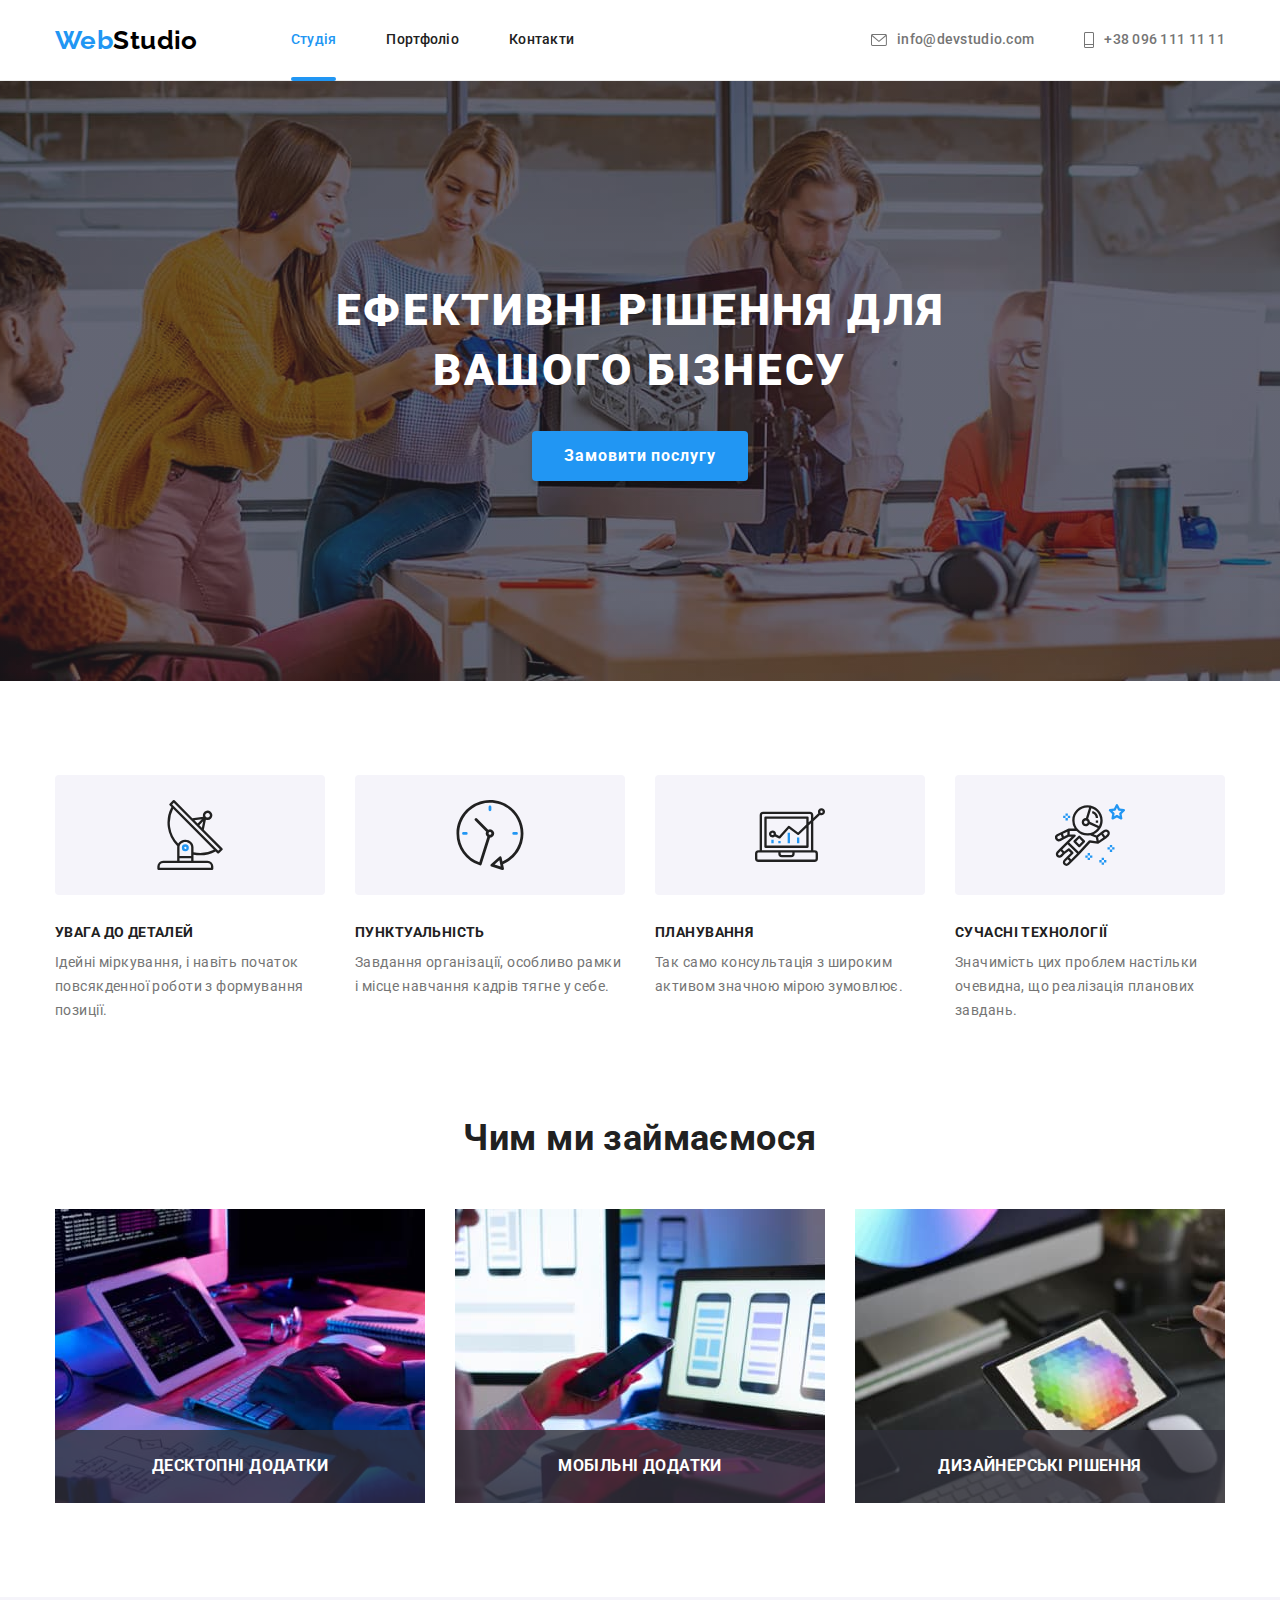
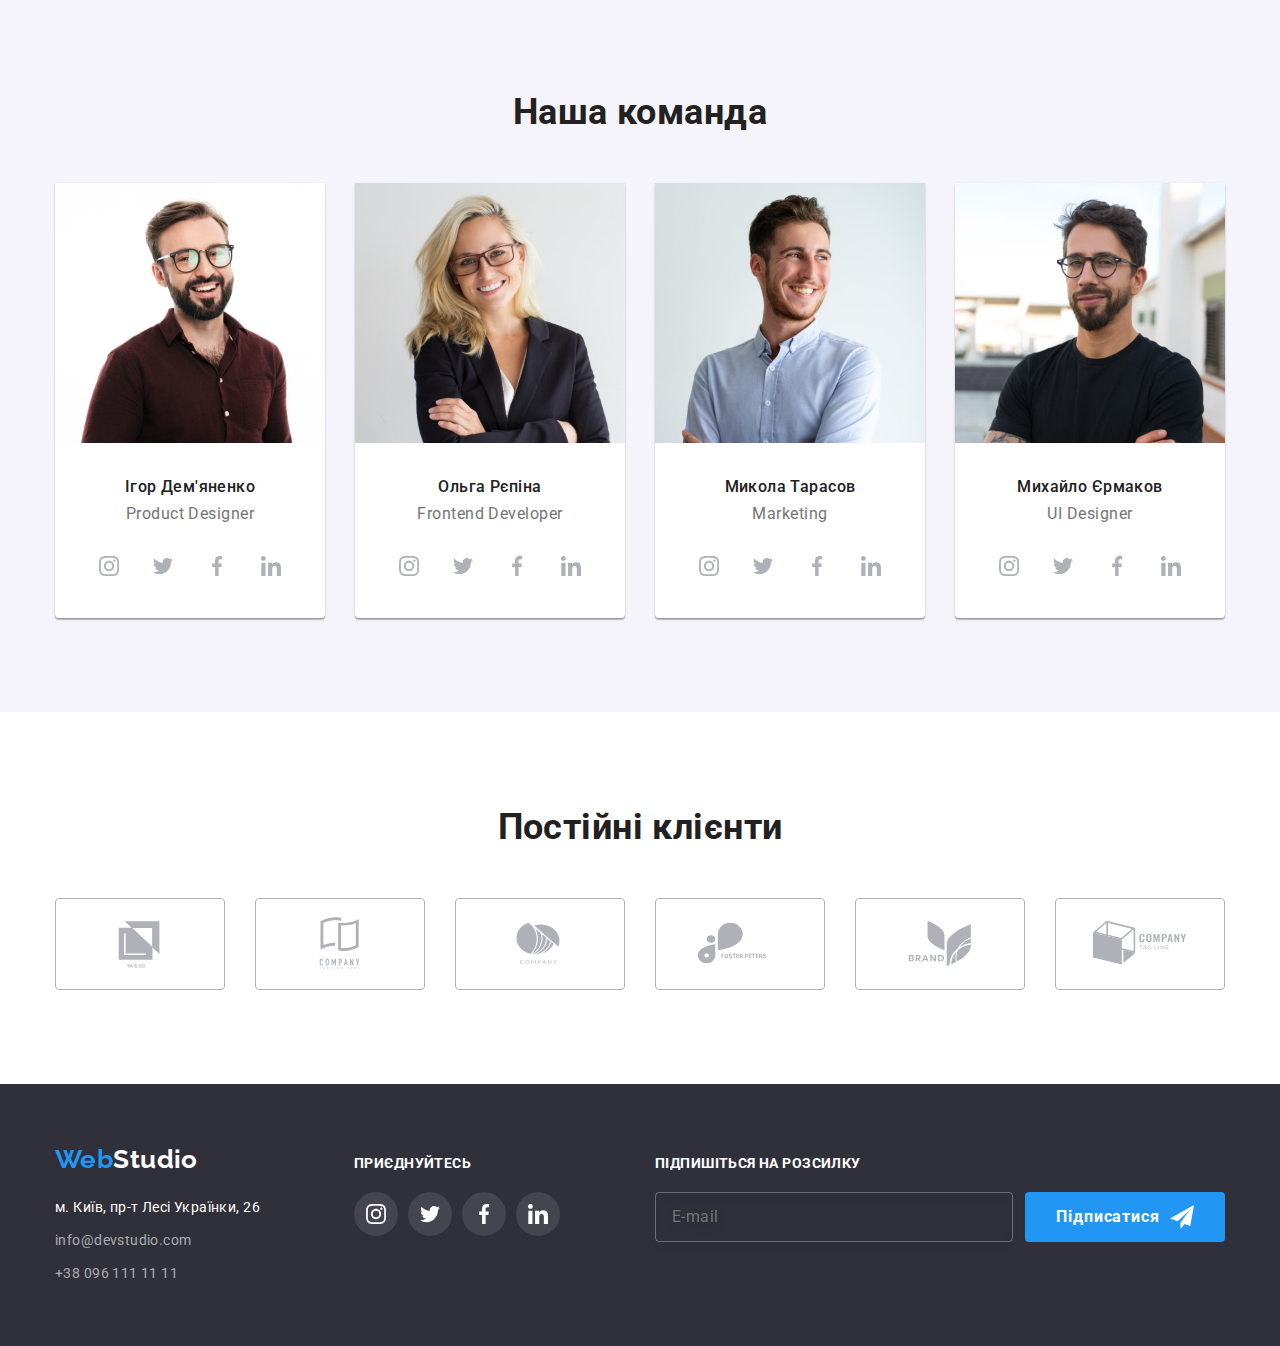
==== index.html @ 0dec4e92 "Солдано скрипт мобільного меню" ====
<!DOCTYPE html>
<html lang="uk">
<head>
    <meta charset="UTF-8">
    <meta http-equiv="X-UA-Compatible" content="IE=edge">
    <meta name="viewport" content="width=device-width, initial-scale=1.0">
    <title>Студія</title>
    <link rel="stylesheet" href="./css/main.min.css">
</head>
<body>
    <header class="header">
        <div class="header__container container">
            <nav class="header__nav">
                <div class="nav__container">
                    <a class="header__logo" href="./index.html">Web<span class="header__logo-accent">Studio</span></a>
                    <nav class="nav">
                        <ul class="nav__links list">
                            <li class="item"><a href="./index.html" class="link current">Студія</a></li>
                            <li class="item"><a href="./portfolio.html" class="link">Портфоліо</a></li>
                            <li class="item"><a href="" class="link">Контакти</a></li>
                        </ul>
                    </nav>
                </div>
            </nav>
            <div class="header__cont">
                <a class="cont__link" href="mailto:info@devstudio.com">
                    <svg class="cont__icon" width="16" height="12">
                        <use href="./images/symbol-defs.svg#contact-mail"></use>
                    </svg>info@devstudio.com
                </a>
                <a class="cont__link" href="tel:+380961111111">
                    <svg class="cont__icon" width="10" height="16">
                        <use href="./images/symbol-defs.svg#contact-phone"></use>
                    </svg>+38 096 111 11 11
                </a>
            </div>
        </div>
    </header>
    <main>
        <section class="hero hero__overlay">
            <div class="container">
                <h1 class="hero__title">Ефективні рішення для<br>вашого бізнесу</h1>
                <div class="hero__btn">
                    <button class="btn__item" type="button" data-modal-open>Замовити послугу</button>
                </div>
            </div>
        </section>
        <section class="section benefits">
            <div class="container benefits__container">
                <!-- <h2>Переваги компанії</h2> -->
                <ul class="benefits__list list">
                    <li class="benefit__item">
                        <svg class="benefit__icon" width="270" height="120">
                            <use href="./images/symbol-defs.svg#benefit-antenna"></use>
                        </svg>
                        <h3 class="benefit__title">увага до деталей</h3>
                        <p>Ідейні міркування, і навіть початок повсякденної роботи з формування позиції.</p>
                    </li>
                    <li class="benefit__item">
                        <svg class="benefit__icon" width="270" height="120">
                            <use href="./images/symbol-defs.svg#benefit-clock"></use>
                        </svg>
                        <h3 class="benefit__title">пунктуальність</h3>
                        <p>Завдання організації, особливо рамки і місце навчання кадрів тягне у себе.</p>
                    </li>
                    <li class="benefit__item">
                        <svg class="benefit__icon" width="270" height="120">
                            <use href="./images/symbol-defs.svg#benefit-diagram"></use>
                        </svg>
                        <h3 class="benefit__title">планування</h3>
                        <p>Так само консультація з широким активом значною мірою зумовлює.</p>
                    </li>
                    <li class="benefit__item">
                        <svg class="benefit__icon" width="270" height="120">
                            <use href="./images/symbol-defs.svg#benefit-astronaut"></use>
                        </svg>
                        <h3 class="benefit__title">сучасні технології</h3>
                        <p>Значимість цих проблем настільки очевидна, що реалізація планових завдань.</p>
                    </li>
                </ul>
            </div>
        </section>
        <section class="section functions">
            <div class="container functions__container">
                <h2 class="section-title">Чим ми займаємося</h2>
                <ul class="list functions-list">
                    <li class="function__item">
                        <img src="./images/box1.jpg" alt="box1" width="370">
                        <h3 class="function__descr">десктопні додатки</h3>
                    </li>
                    <li class="function__item">
                        <img src="./images/box2.jpg" alt="box2" width="370">
                        <h3 class="function__descr">мобільні додатки</h3>
                    </li>
                    <li class="function__item">
                        <img src="./images/box3.jpg" alt="box3" width="370">
                        <h3 class="function__descr">дизайнерські рішення</h3>
                    </li>
                </ul>
            </div>
        </section>
        <section class="section team">
            <div class="container">
                <h2 class="section-title">Наша команда</h2>
                <ul class="list team-list">
                    <li class="team-card">
                        <img src="./images/team1.jpg" alt="team1" width="270">
                        <div class="team-member">
                            <h3 class="team-name">Ігор Дем'яненко</h3>
                            <p class="team-role">Product Designer</p>
                            <ul class="list connect-team-logo">
                                <li class="sn-team-button">
                                    <a class="sn-team-link" href="./" aria-label="instagram" target="_blank" rel="noffolow">
                                        <svg class="sn-team-logo" width="20" height="20">
                                            <use href="./images/symbol-defs.svg#sn-instagram"></use>
                                        </svg>
                                    </a>
                                </li>
                                <li class="sn-team-button">
                                    <a class="sn-team-link" href="./" aria-label="twitter" target="_blank" rel="noffolow">
                                        <svg class="sn-team-logo" width="20" height="20">
                                            <use href="./images/symbol-defs.svg#sn-twitter"></use>
                                        </svg>
                                    </a>
                                </li>
                                <li class="sn-team-button">
                                    <a class="sn-team-link" href="./" aria-label="facebook" target="_blank" rel="noffolow">
                                        <svg class="sn-team-logo" width="20" height="20">
                                            <use href="./images/symbol-defs.svg#sn-facebook"></use>
                                        </svg>
                                    </a>
                                </li>
                                <li class="sn-team-button">
                                    <a class="sn-team-link" href="./" aria-label="linkedin" target="_blank" rel="noffolow">
                                        <svg class="sn-team-logo" width="20" height="20">
                                            <use href="./images/symbol-defs.svg#sn-linkedin"></use>
                                        </svg>
                                    </a>
                                </li>
                            </ul>
                        </div>
                    </li>
                    <li  class="team-card">
                        <img src="./images/team2.jpg" alt="team2" width="270">
                        <div class="team-member">
                            <h3 class="team-name">Ольга Рєпіна</h3>
                            <p class="team-role">Frontend Developer</p>
                            <ul class="list connect-team-logo">
                                <li class="sn-team-button">
                                    <a class="sn-team-link" href="./" aria-label="instagram" target="_blank" rel="noffolow">
                                        <svg class="sn-team-logo" width="20" height="20">
                                            <use href="./images/symbol-defs.svg#sn-instagram"></use>
                                        </svg>
                                    </a>
                                </li>
                                <li class="sn-team-button">
                                    <a class="sn-team-link" href="./" aria-label="twitter" target="_blank" rel="noffolow">
                                        <svg class="sn-team-logo" width="20" height="20">
                                            <use href="./images/symbol-defs.svg#sn-twitter"></use>
                                        </svg>
                                    </a>
                                </li>
                                <li class="sn-team-button">
                                    <a class="sn-team-link" href="./" aria-label="facebook" target="_blank" rel="noffolow">
                                        <svg class="sn-team-logo" width="20" height="20">
                                            <use href="./images/symbol-defs.svg#sn-facebook"></use>
                                        </svg>
                                    </a>
                                </li>
                                <li class="sn-team-button">
                                    <a class="sn-team-link" href="./" aria-label="linkedin" target="_blank" rel="noffolow">
                                        <svg class="sn-team-logo" width="20" height="20">
                                            <use href="./images/symbol-defs.svg#sn-linkedin"></use>
                                        </svg>
                                    </a>
                                </li>
                            </ul>
                        </div>
                    </li>
                    <li  class="team-card">
                        <img src="./images/team3.jpg" alt="team3" width="270">
                        <div class="team-member">
                            <h3 class="team-name">Микола Тарасов</h3>
                            <p class="team-role">Marketing</p>
                            <ul class="list connect-team-logo">
                                <li class="sn-team-button">
                                    <a class="sn-team-link" href="./" aria-label="instagram" target="_blank" rel="noffolow">
                                        <svg class="sn-team-logo" width="20" height="20">
                                            <use href="./images/symbol-defs.svg#sn-instagram"></use>
                                        </svg>
                                    </a>
                                </li>
                                <li class="sn-team-button">
                                    <a class="sn-team-link" href="./" aria-label="twitter" target="_blank" rel="noffolow">
                                        <svg class="sn-team-logo" width="20" height="20">
                                            <use href="./images/symbol-defs.svg#sn-twitter"></use>
                                        </svg>
                                    </a>
                                </li>
                                <li class="sn-team-button">
                                    <a class="sn-team-link" href="./" aria-label="facebook" target="_blank" rel="noffolow">
                                        <svg class="sn-team-logo" width="20" height="20">
                                            <use href="./images/symbol-defs.svg#sn-facebook"></use>
                                        </svg>
                                    </a>
                                </li>
                                <li class="sn-team-button">
                                    <a class="sn-team-link" href="./" aria-label="linkedin" target="_blank" rel="noffolow">
                                        <svg class="sn-team-logo" width="20" height="20">
                                            <use href="./images/symbol-defs.svg#sn-linkedin"></use>
                                        </svg>
                                    </a>
                                </li>
                            </ul>
                        </div>
                    </li>
                    <li  class="team-card">
                        <img src="./images/team4.jpg" alt="team4" width="270">
                        <div class="team-member">
                            <h3 class="team-name">Михайло Єрмаков</h3>
                            <p class="team-role">UI Designer</p>
                            <ul class="list connect-team-logo">
                                <li class="sn-team-button">
                                    <a class="sn-team-link" href="./" aria-label="instagram" target="_blank" rel="noffolow">
                                        <svg class="sn-team-logo" width="20" height="20">
                                            <use href="./images/symbol-defs.svg#sn-instagram"></use>
                                        </svg>
                                    </a>
                                </li>
                                <li class="sn-team-button">
                                    <a class="sn-team-link" href="./" aria-label="twitter" target="_blank" rel="noffolow">
                                        <svg class="sn-team-logo" width="20" height="20">
                                            <use href="./images/symbol-defs.svg#sn-twitter"></use>
                                        </svg>
                                    </a>
                                </li>
                                <li class="sn-team-button">
                                    <a class="sn-team-link" href="./" aria-label="facebook" target="_blank" rel="noffolow">
                                        <svg class="sn-team-logo" width="20" height="20">
                                            <use href="./images/symbol-defs.svg#sn-facebook"></use>
                                        </svg>
                                    </a>
                                </li>
                                <li class="sn-team-button">
                                    <a class="sn-team-link" href="./" aria-label="linkedin" target="_blank" rel="noffolow">
                                        <svg class="sn-team-logo" width="20" height="20">
                                            <use href="./images/symbol-defs.svg#sn-linkedin"></use>
                                        </svg>
                                    </a>
                                </li>
                            </ul>
                        </div>
                    </li>
                </ul>
            </div>
        </section>
        <section class="section clients">
            <div class="container">
                <h2 class="section-title">Постійні клієнти</h2>
                <ul class="list client-list">
                    <li class="">
                        <a class="client-button" href="./" aria-label="client1" target="_blank" rel="noffolow">
                            <svg class="logo-client" width="106px" height="60px">
                                <use href="./images/symbol-defs.svg#logo-client-1"></use>
                            </svg>
                        </a>
                    </li>
                    <li class="">
                        <a class="client-button" href="./" aria-label="client2" target="_blank" rel="noffolow">
                            <svg class="logo-client" width="106px" height="60px">
                                <use href="./images/symbol-defs.svg#logo-client-2"></use>
                            </svg>
                        </a>
                    </li>
                    <li class="">
                        <a class="client-button" href="./" aria-label="client3" target="_blank" rel="noffolow">
                            <svg class="logo-client" width="106px" height="60px">
                                <use href="./images/symbol-defs.svg#logo-client-3"></use>
                            </svg>
                        </a>
                    </li>
                    <li class="">
                        <a class="client-button" href="./" aria-label="client4" target="_blank" rel="noffolow">
                            <svg class="logo-client" width="106px" height="60px">
                                <use href="./images/symbol-defs.svg#logo-client-4"></use>
                            </svg>
                        </a>
                    </li>
                    <li class="">
                        <a class="client-button" href="./" aria-label="client5" target="_blank" rel="noffolow">
                            <svg class="logo-client" width="106px" height="60px">
                                <use href="./images/symbol-defs.svg#logo-client-5"></use>
                            </svg>
                        </a>
                    </li>
                    <li class="">
                        <a class="client-button" href="./" aria-label="client6" target="_blank" rel="noffolow">
                            <svg class="logo-client" width="106px" height="60px">
                                <use href="./images/symbol-defs.svg#logo-client-6"></use>
                            </svg>
                        </a>
                    </li>
                </ul>
            </div>
        </section>
    </main>
    <footer class="head-footer">
        <div class="container footer">
            <div>
                <a class="logo-footer" href="./index.html">Web<span class="logo-accent-footer">Studio</span></a>
                <ul class="list">
                    <li class="footer-adress-cont">
                        <a class="footer-adress" href="https://goo.gl/maps/aK3BdBVCncxGQwm48" target="_blank" rel="noopener noreferrer">м. Київ, пр-т Лесі Українки, 26</a>
                    </li>
                    <li class="footer-contact-cont">
                        <a class="footer-contact" href="mailto:info@devstudio.com">info@devstudio.com</a>
                    </li>
                    <li class="footer-contact-cont">
                        <a class="footer-contact" href="tel:+380961111111">+38 096 111 11 11</a>
                    </li>
                </ul>
            </div>
            <div class="connect">
                <h3 class="title-connect">ПРИЄДНУЙТЕСЬ</h3>
                <ul class="list connect-logo">
                    <li class="sn-button">
                        <a class="sn-link" href="./" aria-label="instagram" target="_blank" rel="noffolow">
                            <svg class="sn-logo" width="20" height="20">
                                <use href="./images/symbol-defs.svg#sn-instagram" target="_blank" rel="noffolow"></use>
                            </svg>
                        </a>
                    </li>
                    <li class="sn-button">
                        <a class="sn-link" href="./" aria-label="twitter" target="_blank" rel="noffolow">
                            <svg class="sn-logo" width="20" height="20">
                                <use href="./images/symbol-defs.svg#sn-twitter" target="_blank" rel="noffolow"></use>
                            </svg>
                        </a>
                    </li>
                    <li class="sn-button">
                        <a class="sn-link" href="./" aria-label="facebook" target="_blank" rel="noffolow">
                            <svg class="sn-logo" width="20" height="20">
                                <use href="./images/symbol-defs.svg#sn-facebook" target="_blank" rel="noffolow"></use>
                            </svg>
                        </a>
                    </li>
                    <li class="sn-button">
                        <a class="sn-link" href="./" aria-label="linkedin" target="_blank" rel="noffolow">
                            <svg class="sn-logo" width="20" height="20">
                                <use href="./images/symbol-defs.svg#sn-linkedin" target="_blank" rel="noffolow"></use>
                            </svg>
                        </a>
                    </li>
                </ul>
            </div>

            <!-- ДЗ 6 -->
            <!-- Форма підписки на розсилку -->
            <form class="footer-subscribe">
                <div class="footer-subscribe-conrainer">
                    <div class="footer-subscribe-label">
                        <label class="title-subscribe" for="email">Підпишіться на розсилку</label>
                        <input class="imput-email" name="email" type="email" id="email" placeholder="E-mail">
                    </div>
                    <button type="submit" class="footer-btn">Підписатися
                        <svg class="footer-send" width="24" height="24">
                            <use href="./images/sptite3.svg#footer-send"></use>
                        </svg>
                    </button>
                </div>
            </form>
            <!-- Кінець форми підписки на розсилку -->
            <!-- ДЗ 6 -->

        </div>
    </footer>

    <!-- Модальне вікно -->
    <div class="backdrop is-hidden" data-modal>
        <div class="modal">
            <button type="button" class="close-btn" data-modal-close>
                <svg class="svg-close-btn" width="18" height="18">
                    <use href="./images/modal/sprite-modal.svg#close-btn"></use>
                </svg>
            </button>

            <!-- ДЗ 6 -->
            <!-- Форма в модальному вікні -->
            <p class="modal-form-title">Залиште свої дані, ми вам передзвонимо</p>
            <form class="modal-main-form" autocomplete="off">
                <div class="input-area">
                    <label class="form-label" for="name">Ім'я
                        <input class="form-input" name="name" type="text" id="name" required minlength="3" maxlength="20" >
                        <svg class="modal-icon" width="18" height="18">
                            <use href="./images/sptite3.svg#modal-person"></use>
                        </svg>
                    </label>
                </div>
                <div class="input-area">
                    <label class="form-label" for="name">Телефон
                        <input class="form-input" name="phone" type="text" id="phone" required minlength="3" maxlength="20" >
                        <svg class="modal-icon" width="18" height="18">
                            <use href="./images/sptite3.svg#modal-phone"></use>
                        </svg>
                    </label>
                </div>
                <div class="input-area">
                    <label class="form-label" for="name">Пошта
                        <input class="form-input" name="email" type="text" id="email" required minlength="3" maxlength="20" >
                        <svg class="modal-icon" width="18" height="18">
                            <use href="./images/sptite3.svg#modal-email"></use>
                        </svg>
                    </label>
                </div>
                <div class="input-area">
                    <label class="form-label" for="comment">Коментар
                    <textarea class="form-text-area" id="comment" placeholder="Введіть текст"></textarea>
                </label>
                </div>
                <div class="accept">
                    
                        <input
                        class="privacy-input"
                        type="checkbox"
                        name="privacy"
                        id="privacy-check"
                        value=""
                        />
                        <label class="privacy" for="privacy-check"> 
                        
                            <svg class="modal-check" width="16" height="15">
                                <use href="./images/sptite3.svg#modal-check"></use>
                            </svg>
                            <span class="privacy-wrapp">Погоджуюся з розсилкою та приймаю</span>
                            <a class="form-link" href="/">Умови договору</a>
                        </label>
                    
                </div>
                <button class="btn__item" type="submit">Відправити</button>
            </form>
            <!-- Кінець форми в модальному вікні -->
            <!-- ДЗ 6 -->

        </div>
    </div>
    <!-- Кінець модального вікна -->

    <script src="./js/modal.js"></script>
    <script src="./js/mobile-menu.js"></script>
</body>
</html>
---- css/main.min.css ----
@import"https://fonts.googleapis.com/css2?family=Raleway:wght@700&family=Roboto:wght@400;500;700;900&display=swap";/*! modern-normalize v1.1.0 | MIT License | https://github.com/sindresorhus/modern-normalize */*,::before,::after{box-sizing:border-box}html{-moz-tab-size:4;-o-tab-size:4;tab-size:4}html{line-height:1.15;-webkit-text-size-adjust:100%}body{margin:0}body{font-family:system-ui,-apple-system,"Segoe UI",Roboto,Helvetica,Arial,sans-serif,"Apple Color Emoji","Segoe UI Emoji"}hr{height:0;color:inherit}abbr[title]{-webkit-text-decoration:underline dotted;text-decoration:underline dotted}b,strong{font-weight:bolder}code,kbd,samp,pre{font-family:ui-monospace,SFMono-Regular,Consolas,"Liberation Mono",Menlo,monospace;font-size:1em}small{font-size:80%}sub,sup{font-size:75%;line-height:0;position:relative;vertical-align:baseline}sub{bottom:-0.25em}sup{top:-0.5em}table{text-indent:0;border-color:inherit}button,input,optgroup,select,textarea{font-family:inherit;font-size:100%;line-height:1.15;margin:0}button,select{text-transform:none}button,[type=button],[type=reset],[type=submit]{-webkit-appearance:button}::-moz-focus-inner{border-style:none;padding:0}:-moz-focusring{outline:1px dotted ButtonText}:-moz-ui-invalid{box-shadow:none}legend{padding:0}progress{vertical-align:baseline}::-webkit-inner-spin-button,::-webkit-outer-spin-button{height:auto}[type=search]{-webkit-appearance:textfield;outline-offset:-2px}::-webkit-search-decoration{-webkit-appearance:none}::-webkit-file-upload-button{-webkit-appearance:button;font:inherit}summary{display:list-item}html{box-sizing:border-box}*,*::before,*::after{box-sizing:inherit}h1,h2,h3,h4,h5,h6,p,ul{margin:0;padding:0}img{display:block}body{background-color:var(--primary-bgr-color);font-family:"Roboto",sans-serif;font-weight:400;font-size:14px;line-height:1.71;letter-spacing:.03em;color:var(--primary-text-colour)}.list{list-style:none;padding:0;margin:0}:root{--primary-text-colour: #757575;--title-text-colour: #212121;--logo-text-color: #000000;--accent-text-color: #2196F3;--hero-text-color: #FFFFFF;--primary-bgr-color: #ffffff;--secondary-bgr-color: #F5F4FA;--footer-brt-color: #2F303A}.section{padding:94px 0}.container{width:1200px;padding-left:15px;padding-right:15px;margin:0 auto}.section-title{font-weight:700;font-size:36px;line-height:1.17;color:var(--title-text-colour);text-align:center;margin-bottom:50px}.header{border-bottom:1px solid #ececec}.header__container{display:flex;justify-content:space-between}.header__nav{display:flex;align-items:center;justify-content:space-between}.nav__container{display:flex;align-items:center}.header__logo{text-decoration:none;font-family:"Raleway";font-weight:700;font-size:26px;line-height:1.19;color:var(--accent-text-color);margin-right:93px}.header__logo-accent{color:var(--logo-text-color)}.header__cont{display:flex;align-items:center}.nav__links{display:flex}.nav__links .item:not(:last-child){margin-right:50px}.nav .link{display:block;padding-top:32px;padding-bottom:32px;text-decoration:none;color:var(--title-text-colour);font-weight:500;font-size:14px;line-height:1.14;letter-spacing:.02em;transition:color 250ms cubic-bezier(0.4, 0, 0.2, 1)}.nav .link:focus,.nav .link:hover{color:var(--accent-text-color)}.nav .current{color:var(--accent-text-color);position:relative}.nav .current::after{content:"";position:absolute;left:0;bottom:0;display:block;width:100%;height:4px;background-color:var(--accent-text-color);border-radius:2px;bottom:-1px}.cont__link{display:flex;align-items:center;text-decoration:none;color:var(--primary-text-colour);font-weight:500;font-size:14px;line-height:1.14;letter-spacing:.02em;transition:color 250ms cubic-bezier(0.4, 0, 0.2, 1)}.cont__link:focus,.cont__link:hover{color:var(--accent-text-color)}.header__cont .cont__link:not(:last-child){margin-right:50px}.cont__icon{margin-right:10px;fill:currentColor}.hero{background-color:var(--footer-brt-color);padding:200px 0}.hero__overlay{max-width:1600px;height:600px;margin-left:auto;margin-right:auto;background-image:linear-gradient(to right, rgba(47, 48, 58, 0.4), rgba(47, 48, 58, 0.4)),url(../images/hero-img.jpg);background-repeat:no-repeat;background-position:center;background-size:cover}.hero__title{font-weight:900;font-size:44px;line-height:1.36;text-align:center;letter-spacing:.06em;text-transform:uppercase;color:var(--hero-text-color);margin-bottom:30px}.hero__btn{display:flex;justify-content:center}.btn__item{display:inline-block;border-radius:4px;padding:10px 32px;min-width:216px;color:var(--hero-text-color);background-color:var(--accent-text-color);box-shadow:0px 4px 4px rgba(0,0,0,.15);border:rgba(0,0,0,0);font-weight:700;font-size:16px;line-height:1.88;letter-spacing:.06em;text-align:center;transition:background-color 250ms cubic-bezier(0.4, 0, 0.2, 1),color 250ms cubic-bezier(0.4, 0, 0.2, 1)}.btn__item:focus,.btn__item:hover,.btn__item:active{color:var(--accent-text-color);background-color:var(--secondary-bgr-color);cursor:pointer}.backdrop{position:fixed;top:0;left:0;width:100%;height:100%;opacity:1;background-color:rgba(0,0,0,.2)}.is-hidden{visibility:hidden;opacity:0;pointer-events:none}.modal{position:absolute;top:50%;left:50%;transform:translate(-50%, -50%) scale(1);min-width:530px;min-height:580px;background-color:var(--primary-bgr-color);border-radius:4px;box-shadow:0px 1px 3px rgba(0,0,0,.12),0px 1px 1px rgba(0,0,0,.14),0px 2px 1px rgba(0,0,0,.2);transition:transform 250ms cubic-bezier(0.4, 0, 0.2, 1);padding:40px}.backdrop.is-hidden .modal{transform:translate(-50%, -50%) scale(0)}.close-btn{position:absolute;top:8px;right:8px;display:flex;align-items:center;justify-content:center;width:30px;height:30px;border:1px solid rgba(0,0,0,.1);border-radius:50%;background-color:rgba(0,0,0,0);cursor:pointer}.svg-close-btn{width:18px;height:18px;fill:var(--logo-text-color);background-color:var(--primary-bgr-color);transition:fill 250ms cubic-bezier(0.4, 0, 0.2, 1)}.svg-close-btn:focus,.svg-close-btn:hover{fill:var(--accent-text-color)}.modal-form-title{font-weight:700;font-size:20px;line-height:1.15;text-align:center;letter-spacing:.03em;color:var(--title-text-colour);margin-bottom:12px}.modal-main-form{display:flex;flex-direction:column;align-items:center}.input-area{display:flex;flex-direction:column;position:relative;width:448px;margin-bottom:10px}.form-label{display:block;font-weight:400;font-size:12px;line-height:1.15;letter-spacing:.01em;color:var(--primary-text-colour)}.form-input{width:100%;height:40px;border:1px solid rgba(33,33,33,.2);border-radius:4px;margin-top:4px;outline:none;padding-left:42px;cursor:pointer;transition:border-color 250ms cubic-bezier(0.4, 0, 0.2, 1)}.form-input:focus{border-color:var(--accent-text-color)}.modal-icon{position:absolute;left:12px;transform:translateY(15px);width:18px;height:18px;fill:var(--title-text-colour);cursor:pointer;transition:fill 250ms cubic-bezier(0.4, 0, 0.2, 1)}.form-input:focus+.modal-icon{fill:var(--accent-text-color)}.form-text-area{resize:none;width:448px;height:120px;padding:12px 16px;margin-top:4px;border:1px solid rgba(33,33,33,.2);border-radius:4px;outline:none;cursor:pointer;transition:border-color 250ms cubic-bezier(0.4, 0, 0.2, 1)}.form-text-area:focus{border-color:var(--accent-text-color)}.form-text-area::-moz-placeholder{font-weight:400;font-size:12px;line-height:1.17;letter-spacing:.01em;color:rgba(117,117,117,.5);-moz-transition:color 250ms cubic-bezier(0.4, 0, 0.2, 1);transition:color 250ms cubic-bezier(0.4, 0, 0.2, 1)}.form-text-area:-ms-input-placeholder{font-weight:400;font-size:12px;line-height:1.17;letter-spacing:.01em;color:rgba(117,117,117,.5);-ms-transition:color 250ms cubic-bezier(0.4, 0, 0.2, 1);transition:color 250ms cubic-bezier(0.4, 0, 0.2, 1)}.form-text-area::placeholder{font-weight:400;font-size:12px;line-height:1.17;letter-spacing:.01em;color:rgba(117,117,117,.5);transition:color 250ms cubic-bezier(0.4, 0, 0.2, 1)}.form-text-area:focus::-moz-placeholder{color:var(--accent-text-color)}.form-text-area:focus:-ms-input-placeholder{color:var(--accent-text-color)}.form-text-area:focus::placeholder{color:var(--accent-text-color)}.accept{margin-top:20px;margin-bottom:30px}.privacy{line-height:1.71}.privacy-input{position:absolute;width:1px;height:1px;margin:-1px;bottom:0;padding:0;clip:rect(0 0 0 0);overflow:hidden}.privacy-wrapp{width:16px;height:15px;margin-right:4px}.modal-check{fill:rgba(0,0,0,0);border:2px solid var(--title-text-colour);border-radius:2px;margin-right:8px;vertical-align:middle}.privacy-input:checked+.privacy .modal-check{border:none;fill:var(--accent-text-color)}.form-link{color:var(--accent-text-color)}.benefits{padding-bottom:0}.benefits__list{display:flex;grid-gap:30px}.benefit__item{width:270px}.benefit__icon{display:block;padding:25px 100px;margin-bottom:30px;background:#f5f4fa;border-radius:4px;fill:currentColor}.benefit__title{font-weight:700;font-size:14px;line-height:1.14;color:var(--title-text-colour);text-transform:uppercase;margin-bottom:10px}.functions-list{display:flex;grid-gap:30px}.function__item{position:relative}.function__descr{font-weight:700;line-height:1.14;text-transform:uppercase;color:var(--hero-text-color);background-color:rgba(47,48,58,.8);position:absolute;bottom:0;width:100%;display:block;text-align:center;padding-top:27px;padding-bottom:27px}.team{background-color:var(--secondary-bgr-color)}.team-list{display:flex;grid-gap:30px}.team-card{background:var(--primary-bgr-color);box-shadow:0px 1px 3px rgba(0,0,0,.12),0px 1px 1px rgba(0,0,0,.14),0px 2px 1px rgba(0,0,0,.2);border-radius:0px 0px 4px 4px}.team-member{padding:30px 32px}.team-name{font-weight:500;font-size:16px;text-align:center;color:var(--title-text-colour)}.team-role{font-weight:400;font-size:16px;text-align:center;letter-spacing:.03em;margin-bottom:16px}.connect-team-logo{display:flex;justify-content:space-between}.sn-team-button{width:44px;height:44px;border-radius:50%}.connect-tam-logo .sn-team-button:not(:last-child){margin-right:10px}.sn-team-link{display:flex;align-items:center;justify-content:center;width:44px;height:44px;border-radius:50%;fill:#afb1b8;background-color:rgba(0,0,0,0);transition:background-color 250ms cubic-bezier(0.4, 0, 0.2, 1),fill 250ms cubic-bezier(0.4, 0, 0.2, 1)}.sn-team-link:hover,.sn-team-link:focus{background-color:var(--accent-text-color);fill:var(--hero-text-color);cursor:pointer}.client-list{display:flex;grid-gap:30px}.client-button{width:170px;height:92px;border:1px solid #afb1b8;fill:#afb1b8;border-radius:4px;display:flex;justify-content:center;align-items:center;transition:border 250ms cubic-bezier(0.4, 0, 0.2, 1),fill 250ms cubic-bezier(0.4, 0, 0.2, 1)}.client-button:focus,.client-button:hover{border:1px solid var(--accent-text-color);fill:var(--accent-text-color);cursor:pointer}.portfolio-btn-cont{display:flex;justify-content:center;margin-bottom:50px}.portfolio-nav{display:inline-flex;margin-right:8px}.portfolio-btn-cont .portfolio-nav:last-child{margin-right:0px}.btn-gray{border-radius:4px;padding:6px 22px;min-width:73px;color:var(--title-text-colour);background-color:var(--secondary-bgr-color);border:rgba(0,0,0,0);font-weight:500;font-size:16px;line-height:1.62;text-align:center;letter-spacing:.03em;transition:background-color 250ms cubic-bezier(0.4, 0, 0.2, 1),color 250ms cubic-bezier(0.4, 0, 0.2, 1)}.btn-gray:hover,.btn-gray:focus{color:var(--hero-text-color);background-color:var(--accent-text-color);box-shadow:0px 3px 1px rgba(0,0,0,.1),0px 1px 2px rgba(0,0,0,.08),0px 2px 2px rgba(0,0,0,.12);cursor:pointer;transition:box-shadow 250ms cubic-bezier(0.4, 0, 0.2, 1)}.portfolio-section{display:flex;flex-wrap:wrap;gap:30px 30px}.portfolio-list{background-color:var(--hero-text-color);box-shadow:rgba(0,0,0,0);transition:background-color 250ms cubic-bezier(0.4, 0, 0.2, 1),box-shadow 250ms cubic-bezier(0.4, 0, 0.2, 1)}.portfolio-list:hover,.portfolio-list:focus{box-shadow:0px 1px 1px rgba(0,0,0,.12),0px 4px 4px rgba(0,0,0,.06),1px 4px 6px rgba(0,0,0,.16)}.portfolio-ovelay{position:relative;overflow:hidden}.portfolio-ovelay-text{display:block;position:absolute;transform:translateY(100%);top:0;left:0;width:100%;height:100%;padding-top:63px;padding-left:24px;padding-right:24px;font-size:18px;line-height:1.6;color:var(--hero-text-color);background-color:rgba(33,150,243,.9);transition:transform 250ms cubic-bezier(0.4, 0, 0.2, 1)}.portfolio-list:hover .portfolio-ovelay-text,.portfolio-list:focus .portfolio-ovelay-text{transform:translateY(0%)}.img{vertical-align:bottom}.portfolio-dsr{border:1px solid #eee;border-top:rgba(0,0,0,0);padding:20px}.portfolio-section .portfolio-list:nth-child(3n){margin-right:0}.portfolio-section .portfolio-list:nth-child(n+7){margin-bottom:0}.portfolio-list-title{font-weight:700;font-size:18px;line-height:2;letter-spacing:.06em;color:var(--title-text-colour);margin-bottom:4px}.portfolio-list-text{font-size:16px;line-height:1.88}.head-footer{background-color:var(--footer-brt-color);padding:60px 0}.footer{display:flex}.logo-footer{text-decoration:none;font-family:"Raleway";font-weight:700;font-size:26px;line-height:1.19;color:var(--accent-text-color)}.logo-accent{color:var(--logo-text-color)}.logo-accent-footer{color:var(--hero-text-color)}.footer-adress-cont{margin-top:20px}.footer-adress{text-decoration:none;font-style:normal;font-weight:400;font-size:14px;line-height:1.71;color:var(--hero-text-color);transition:color 250ms cubic-bezier(0.4, 0, 0.2, 1)}.footer-adress:focus,.footer-adress:hover{color:var(--accent-text-color);cursor:pointer}.footer-contact-cont{margin-top:9px}.footer-contact{text-decoration:none;font-style:normal;font-weight:400;font-size:14px;line-height:1.71;color:rgba(255,255,255,.6);transition:color 250ms cubic-bezier(0.4, 0, 0.2, 1)}.footer-contact:focus,.footer-contact:hover{color:var(--hero-text-color);cursor:pointer}.connect{margin-top:12px;margin-left:94px}.title-connect{font-size:14px;line-height:1.14;letter-spacing:.03em;color:var(--hero-text-color);margin-bottom:20px}.connect-logo{display:flex}.sn-button{width:44px;height:44px;border-radius:50%}.connect-logo .sn-button:not(:last-child){margin-right:10px}.sn-link{display:flex;align-items:center;justify-content:center;width:44px;height:44px;border-radius:50%;background-color:rgba(255,255,255,.1);fill:var(--hero-text-color);transition:background-color 250ms cubic-bezier(0.4, 0, 0.2, 1),fill 250ms cubic-bezier(0.4, 0, 0.2, 1)}.sn-link:focus,.sn-link:hover{background-color:var(--accent-text-color);cursor:pointer}.footer-subscribe{margin-left:auto}.footer-subscribe-conrainer{display:flex;align-items:end}.footer-subscribe-label{display:flex;flex-direction:column}.title-subscribe{display:block;margin-top:12px;margin-bottom:20px;font-weight:700;font-size:14px;line-height:1.14;letter-spacing:.03em;text-transform:uppercase;color:var(--hero-text-color)}.imput-email{width:358px;height:50px;padding-left:16px;border:1px solid rgba(255,255,255,.3);filter:drop-shadow(0px 4px 4px rgba(0, 0, 0, 0.15));border-radius:4px;background-color:rgba(0,0,0,0);font-weight:400;font-size:16px;line-height:1.25;letter-spacing:.03em;color:rgba(255,255,255,.6)}.footer-btn{display:flex;justify-content:center;align-items:center;gap:10px;width:200px;height:50px;margin-left:12px;font-weight:700;font-size:16px;line-height:1.88;letter-spacing:.06em;color:var(--hero-text-color);background-color:var(--accent-text-color);border:none;border-radius:4px;cursor:pointer;fill:var(--hero-text-color);transition:background-color 500ms cubic-bezier(0.4, 0, 0.2, 1),color 500ms cubic-bezier(0.4, 0, 0.2, 1),fill 500ms cubic-bezier(0.4, 0, 0.2, 1)}.footer-btn:focus,.footer-btn:hover{background-color:var(--secondary-bgr-color);fill:var(--accent-text-color);color:var(--accent-text-color)}/*# sourceMappingURL=main.min.css.map */
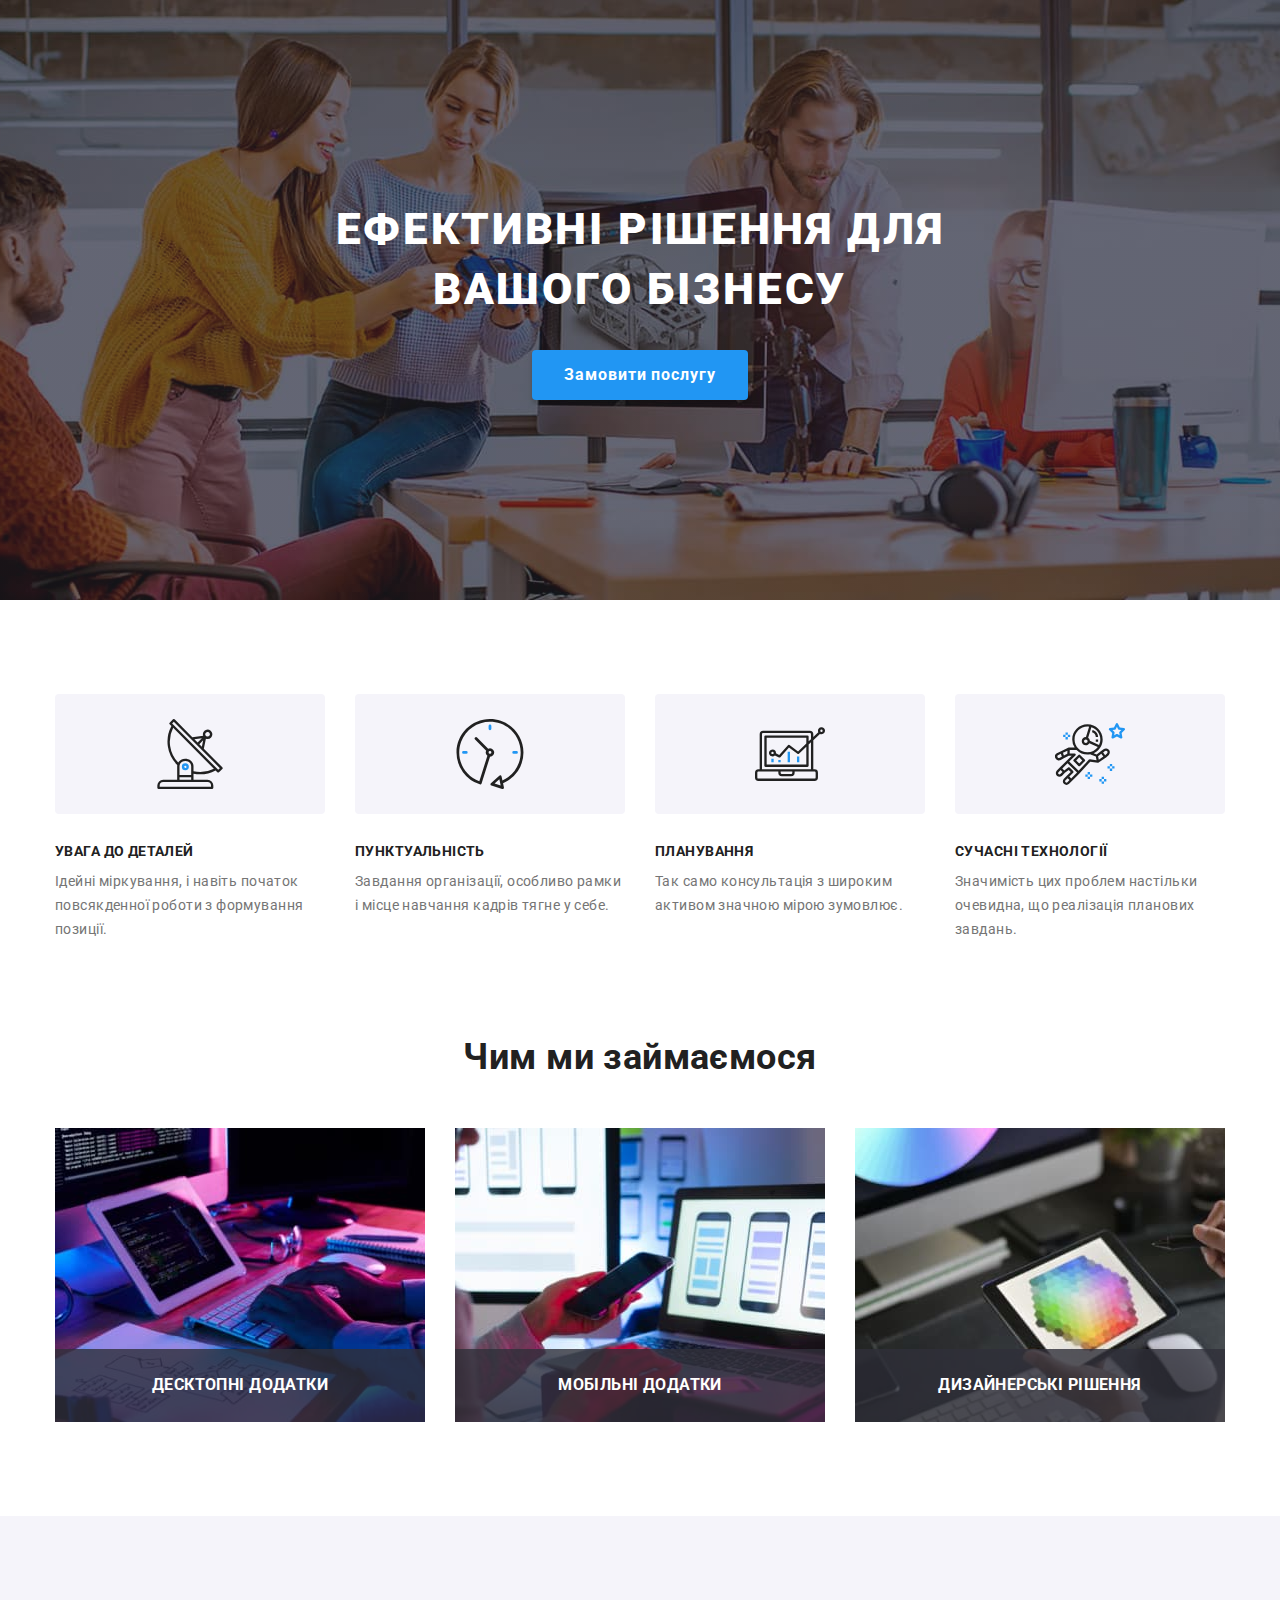
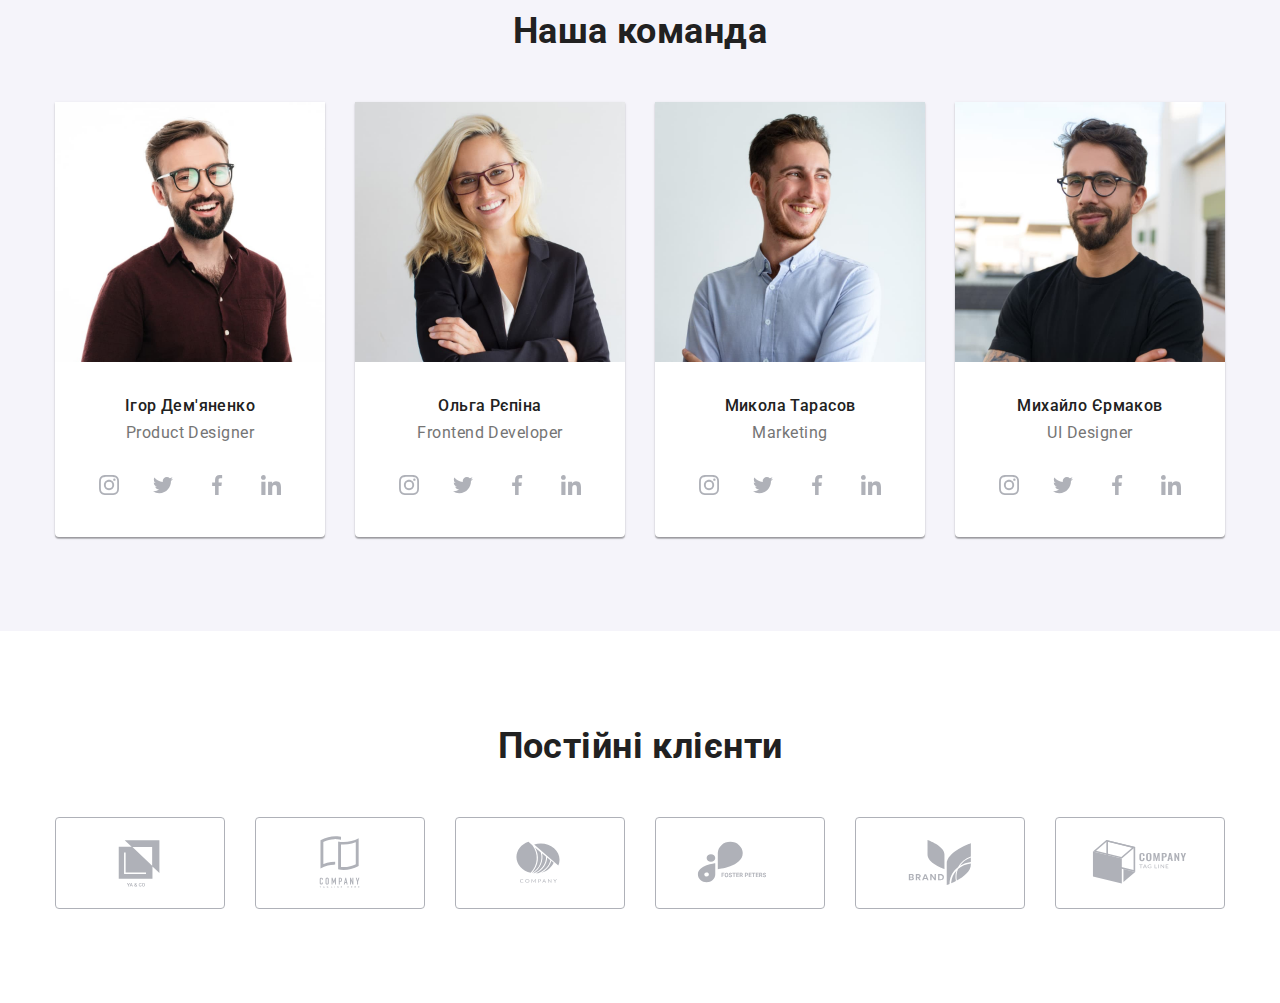
==== commit c615937d: "Виконана адаптивна верстка сайту окрім хедера і футера" ====
--- a/index.html
+++ b/index.html
@@ -8,7 +8,7 @@
     <link rel="stylesheet" href="./css/main.min.css">
 </head>
 <body>
-    <header class="header">
+    <!-- <header class="header">
         <div class="header__container container">
             <nav class="header__nav">
                 <div class="nav__container">
@@ -35,9 +35,9 @@
                 </a>
             </div>
         </div>
-    </header>
+    </header> -->
     <main>
-        <section class="hero hero__overlay">
+        <section class="hero">
             <div class="container">
                 <h1 class="hero__title">Ефективні рішення для<br>вашого бізнесу</h1>
                 <div class="hero__btn">
@@ -47,33 +47,41 @@
         </section>
         <section class="section benefits">
             <div class="container benefits__container">
-                <!-- <h2>Переваги компанії</h2> -->
+                <h2 class="visually-hidden">Переваги компанії</h2>
                 <ul class="benefits__list list">
                     <li class="benefit__item">
-                        <svg class="benefit__icon" width="270" height="120">
-                            <use href="./images/symbol-defs.svg#benefit-antenna"></use>
-                        </svg>
+                        <div class="benefit__icon">
+                            <svg width="70" height="70">
+                                <use href="./images/symbol-defs.svg#benefit-antenna"></use>
+                            </svg>
+                        </div>
                         <h3 class="benefit__title">увага до деталей</h3>
                         <p>Ідейні міркування, і навіть початок повсякденної роботи з формування позиції.</p>
                     </li>
                     <li class="benefit__item">
-                        <svg class="benefit__icon" width="270" height="120">
-                            <use href="./images/symbol-defs.svg#benefit-clock"></use>
-                        </svg>
+                        <div class="benefit__icon">
+                            <svg width="70" height="70">
+                                <use href="./images/symbol-defs.svg#benefit-clock"></use>
+                            </svg>
+                        </div>
                         <h3 class="benefit__title">пунктуальність</h3>
                         <p>Завдання організації, особливо рамки і місце навчання кадрів тягне у себе.</p>
                     </li>
                     <li class="benefit__item">
-                        <svg class="benefit__icon" width="270" height="120">
-                            <use href="./images/symbol-defs.svg#benefit-diagram"></use>
-                        </svg>
+                        <div class="benefit__icon">
+                            <svg width="70" height="70">
+                                <use href="./images/symbol-defs.svg#benefit-diagram"></use>
+                            </svg>
+                        </div>
                         <h3 class="benefit__title">планування</h3>
                         <p>Так само консультація з широким активом значною мірою зумовлює.</p>
                     </li>
                     <li class="benefit__item">
-                        <svg class="benefit__icon" width="270" height="120">
-                            <use href="./images/symbol-defs.svg#benefit-astronaut"></use>
-                        </svg>
+                        <div class="benefit__icon">
+                            <svg width="70" height="70">
+                                <use href="./images/symbol-defs.svg#benefit-astronaut"></use>
+                            </svg>
+                        </div>
                         <h3 class="benefit__title">сучасні технології</h3>
                         <p>Значимість цих проблем настільки очевидна, що реалізація планових завдань.</p>
                     </li>
@@ -304,7 +312,7 @@
             </div>
         </section>
     </main>
-    <footer class="head-footer">
+    <!-- <footer class="head-footer">
         <div class="container footer">
             <div>
                 <a class="logo-footer" href="./index.html">Web<span class="logo-accent-footer">Studio</span></a>
@@ -353,9 +361,6 @@
                     </li>
                 </ul>
             </div>
-
-            <!-- ДЗ 6 -->
-            <!-- Форма підписки на розсилку -->
             <form class="footer-subscribe">
                 <div class="footer-subscribe-conrainer">
                     <div class="footer-subscribe-label">
@@ -369,11 +374,8 @@
                     </button>
                 </div>
             </form>
-            <!-- Кінець форми підписки на розсилку -->
-            <!-- ДЗ 6 -->
-
         </div>
-    </footer>
+    </footer> -->
 
     <!-- Модальне вікно -->
     <div class="backdrop is-hidden" data-modal>
@@ -383,11 +385,8 @@
                     <use href="./images/modal/sprite-modal.svg#close-btn"></use>
                 </svg>
             </button>
-
-            <!-- ДЗ 6 -->
-            <!-- Форма в модальному вікні -->
-            <p class="modal-form-title">Залиште свої дані, ми вам передзвонимо</p>
             <form class="modal-main-form" autocomplete="off">
+                <span class="modal-form-title">Залиште свої дані, ми вам передзвонимо</span>
                 <div class="input-area">
                     <label class="form-label" for="name">Ім'я
                         <input class="form-input" name="name" type="text" id="name" required minlength="3" maxlength="20" >
@@ -413,9 +412,9 @@
                     </label>
                 </div>
                 <div class="input-area">
-                    <label class="form-label" for="comment">Коментар
+                    <label class="form-label" for="comment">Коментар</label>
                     <textarea class="form-text-area" id="comment" placeholder="Введіть текст"></textarea>
-                </label>
+                
                 </div>
                 <div class="accept">
                     
@@ -436,16 +435,12 @@
                         </label>
                     
                 </div>
-                <button class="btn__item" type="submit">Відправити</button>
+                <button class="form__btn" type="submit">Відправити</button>
             </form>
-            <!-- Кінець форми в модальному вікні -->
-            <!-- ДЗ 6 -->
-
         </div>
     </div>
     <!-- Кінець модального вікна -->
 
     <script src="./js/modal.js"></script>
-    <script src="./js/mobile-menu.js"></script>
 </body>
 </html>--- a/css/main.min.css
+++ b/css/main.min.css
@@ -1 +1 @@
-@import"https://fonts.googleapis.com/css2?family=Raleway:wght@700&family=Roboto:wght@400;500;700;900&display=swap";/*! modern-normalize v1.1.0 | MIT License | https://github.com/sindresorhus/modern-normalize */*,::before,::after{box-sizing:border-box}html{-moz-tab-size:4;-o-tab-size:4;tab-size:4}html{line-height:1.15;-webkit-text-size-adjust:100%}body{margin:0}body{font-family:system-ui,-apple-system,"Segoe UI",Roboto,Helvetica,Arial,sans-serif,"Apple Color Emoji","Segoe UI Emoji"}hr{height:0;color:inherit}abbr[title]{-webkit-text-decoration:underline dotted;text-decoration:underline dotted}b,strong{font-weight:bolder}code,kbd,samp,pre{font-family:ui-monospace,SFMono-Regular,Consolas,"Liberation Mono",Menlo,monospace;font-size:1em}small{font-size:80%}sub,sup{font-size:75%;line-height:0;position:relative;vertical-align:baseline}sub{bottom:-0.25em}sup{top:-0.5em}table{text-indent:0;border-color:inherit}button,input,optgroup,select,textarea{font-family:inherit;font-size:100%;line-height:1.15;margin:0}button,select{text-transform:none}button,[type=button],[type=reset],[type=submit]{-webkit-appearance:button}::-moz-focus-inner{border-style:none;padding:0}:-moz-focusring{outline:1px dotted ButtonText}:-moz-ui-invalid{box-shadow:none}legend{padding:0}progress{vertical-align:baseline}::-webkit-inner-spin-button,::-webkit-outer-spin-button{height:auto}[type=search]{-webkit-appearance:textfield;outline-offset:-2px}::-webkit-search-decoration{-webkit-appearance:none}::-webkit-file-upload-button{-webkit-appearance:button;font:inherit}summary{display:list-item}html{box-sizing:border-box}*,*::before,*::after{box-sizing:inherit}h1,h2,h3,h4,h5,h6,p,ul{margin:0;padding:0}img{display:block}body{background-color:var(--primary-bgr-color);font-family:"Roboto",sans-serif;font-weight:400;font-size:14px;line-height:1.71;letter-spacing:.03em;color:var(--primary-text-colour)}.list{list-style:none;padding:0;margin:0}:root{--primary-text-colour: #757575;--title-text-colour: #212121;--logo-text-color: #000000;--accent-text-color: #2196F3;--hero-text-color: #FFFFFF;--primary-bgr-color: #ffffff;--secondary-bgr-color: #F5F4FA;--footer-brt-color: #2F303A}.section{padding:94px 0}.container{width:1200px;padding-left:15px;padding-right:15px;margin:0 auto}.section-title{font-weight:700;font-size:36px;line-height:1.17;color:var(--title-text-colour);text-align:center;margin-bottom:50px}.header{border-bottom:1px solid #ececec}.header__container{display:flex;justify-content:space-between}.header__nav{display:flex;align-items:center;justify-content:space-between}.nav__container{display:flex;align-items:center}.header__logo{text-decoration:none;font-family:"Raleway";font-weight:700;font-size:26px;line-height:1.19;color:var(--accent-text-color);margin-right:93px}.header__logo-accent{color:var(--logo-text-color)}.header__cont{display:flex;align-items:center}.nav__links{display:flex}.nav__links .item:not(:last-child){margin-right:50px}.nav .link{display:block;padding-top:32px;padding-bottom:32px;text-decoration:none;color:var(--title-text-colour);font-weight:500;font-size:14px;line-height:1.14;letter-spacing:.02em;transition:color 250ms cubic-bezier(0.4, 0, 0.2, 1)}.nav .link:focus,.nav .link:hover{color:var(--accent-text-color)}.nav .current{color:var(--accent-text-color);position:relative}.nav .current::after{content:"";position:absolute;left:0;bottom:0;display:block;width:100%;height:4px;background-color:var(--accent-text-color);border-radius:2px;bottom:-1px}.cont__link{display:flex;align-items:center;text-decoration:none;color:var(--primary-text-colour);font-weight:500;font-size:14px;line-height:1.14;letter-spacing:.02em;transition:color 250ms cubic-bezier(0.4, 0, 0.2, 1)}.cont__link:focus,.cont__link:hover{color:var(--accent-text-color)}.header__cont .cont__link:not(:last-child){margin-right:50px}.cont__icon{margin-right:10px;fill:currentColor}.hero{background-color:var(--footer-brt-color);padding:200px 0}.hero__overlay{max-width:1600px;height:600px;margin-left:auto;margin-right:auto;background-image:linear-gradient(to right, rgba(47, 48, 58, 0.4), rgba(47, 48, 58, 0.4)),url(../images/hero-img.jpg);background-repeat:no-repeat;background-position:center;background-size:cover}.hero__title{font-weight:900;font-size:44px;line-height:1.36;text-align:center;letter-spacing:.06em;text-transform:uppercase;color:var(--hero-text-color);margin-bottom:30px}.hero__btn{display:flex;justify-content:center}.btn__item{display:inline-block;border-radius:4px;padding:10px 32px;min-width:216px;color:var(--hero-text-color);background-color:var(--accent-text-color);box-shadow:0px 4px 4px rgba(0,0,0,.15);border:rgba(0,0,0,0);font-weight:700;font-size:16px;line-height:1.88;letter-spacing:.06em;text-align:center;transition:background-color 250ms cubic-bezier(0.4, 0, 0.2, 1),color 250ms cubic-bezier(0.4, 0, 0.2, 1)}.btn__item:focus,.btn__item:hover,.btn__item:active{color:var(--accent-text-color);background-color:var(--secondary-bgr-color);cursor:pointer}.backdrop{position:fixed;top:0;left:0;width:100%;height:100%;opacity:1;background-color:rgba(0,0,0,.2)}.is-hidden{visibility:hidden;opacity:0;pointer-events:none}.modal{position:absolute;top:50%;left:50%;transform:translate(-50%, -50%) scale(1);min-width:530px;min-height:580px;background-color:var(--primary-bgr-color);border-radius:4px;box-shadow:0px 1px 3px rgba(0,0,0,.12),0px 1px 1px rgba(0,0,0,.14),0px 2px 1px rgba(0,0,0,.2);transition:transform 250ms cubic-bezier(0.4, 0, 0.2, 1);padding:40px}.backdrop.is-hidden .modal{transform:translate(-50%, -50%) scale(0)}.close-btn{position:absolute;top:8px;right:8px;display:flex;align-items:center;justify-content:center;width:30px;height:30px;border:1px solid rgba(0,0,0,.1);border-radius:50%;background-color:rgba(0,0,0,0);cursor:pointer}.svg-close-btn{width:18px;height:18px;fill:var(--logo-text-color);background-color:var(--primary-bgr-color);transition:fill 250ms cubic-bezier(0.4, 0, 0.2, 1)}.svg-close-btn:focus,.svg-close-btn:hover{fill:var(--accent-text-color)}.modal-form-title{font-weight:700;font-size:20px;line-height:1.15;text-align:center;letter-spacing:.03em;color:var(--title-text-colour);margin-bottom:12px}.modal-main-form{display:flex;flex-direction:column;align-items:center}.input-area{display:flex;flex-direction:column;position:relative;width:448px;margin-bottom:10px}.form-label{display:block;font-weight:400;font-size:12px;line-height:1.15;letter-spacing:.01em;color:var(--primary-text-colour)}.form-input{width:100%;height:40px;border:1px solid rgba(33,33,33,.2);border-radius:4px;margin-top:4px;outline:none;padding-left:42px;cursor:pointer;transition:border-color 250ms cubic-bezier(0.4, 0, 0.2, 1)}.form-input:focus{border-color:var(--accent-text-color)}.modal-icon{position:absolute;left:12px;transform:translateY(15px);width:18px;height:18px;fill:var(--title-text-colour);cursor:pointer;transition:fill 250ms cubic-bezier(0.4, 0, 0.2, 1)}.form-input:focus+.modal-icon{fill:var(--accent-text-color)}.form-text-area{resize:none;width:448px;height:120px;padding:12px 16px;margin-top:4px;border:1px solid rgba(33,33,33,.2);border-radius:4px;outline:none;cursor:pointer;transition:border-color 250ms cubic-bezier(0.4, 0, 0.2, 1)}.form-text-area:focus{border-color:var(--accent-text-color)}.form-text-area::-moz-placeholder{font-weight:400;font-size:12px;line-height:1.17;letter-spacing:.01em;color:rgba(117,117,117,.5);-moz-transition:color 250ms cubic-bezier(0.4, 0, 0.2, 1);transition:color 250ms cubic-bezier(0.4, 0, 0.2, 1)}.form-text-area:-ms-input-placeholder{font-weight:400;font-size:12px;line-height:1.17;letter-spacing:.01em;color:rgba(117,117,117,.5);-ms-transition:color 250ms cubic-bezier(0.4, 0, 0.2, 1);transition:color 250ms cubic-bezier(0.4, 0, 0.2, 1)}.form-text-area::placeholder{font-weight:400;font-size:12px;line-height:1.17;letter-spacing:.01em;color:rgba(117,117,117,.5);transition:color 250ms cubic-bezier(0.4, 0, 0.2, 1)}.form-text-area:focus::-moz-placeholder{color:var(--accent-text-color)}.form-text-area:focus:-ms-input-placeholder{color:var(--accent-text-color)}.form-text-area:focus::placeholder{color:var(--accent-text-color)}.accept{margin-top:20px;margin-bottom:30px}.privacy{line-height:1.71}.privacy-input{position:absolute;width:1px;height:1px;margin:-1px;bottom:0;padding:0;clip:rect(0 0 0 0);overflow:hidden}.privacy-wrapp{width:16px;height:15px;margin-right:4px}.modal-check{fill:rgba(0,0,0,0);border:2px solid var(--title-text-colour);border-radius:2px;margin-right:8px;vertical-align:middle}.privacy-input:checked+.privacy .modal-check{border:none;fill:var(--accent-text-color)}.form-link{color:var(--accent-text-color)}.benefits{padding-bottom:0}.benefits__list{display:flex;grid-gap:30px}.benefit__item{width:270px}.benefit__icon{display:block;padding:25px 100px;margin-bottom:30px;background:#f5f4fa;border-radius:4px;fill:currentColor}.benefit__title{font-weight:700;font-size:14px;line-height:1.14;color:var(--title-text-colour);text-transform:uppercase;margin-bottom:10px}.functions-list{display:flex;grid-gap:30px}.function__item{position:relative}.function__descr{font-weight:700;line-height:1.14;text-transform:uppercase;color:var(--hero-text-color);background-color:rgba(47,48,58,.8);position:absolute;bottom:0;width:100%;display:block;text-align:center;padding-top:27px;padding-bottom:27px}.team{background-color:var(--secondary-bgr-color)}.team-list{display:flex;grid-gap:30px}.team-card{background:var(--primary-bgr-color);box-shadow:0px 1px 3px rgba(0,0,0,.12),0px 1px 1px rgba(0,0,0,.14),0px 2px 1px rgba(0,0,0,.2);border-radius:0px 0px 4px 4px}.team-member{padding:30px 32px}.team-name{font-weight:500;font-size:16px;text-align:center;color:var(--title-text-colour)}.team-role{font-weight:400;font-size:16px;text-align:center;letter-spacing:.03em;margin-bottom:16px}.connect-team-logo{display:flex;justify-content:space-between}.sn-team-button{width:44px;height:44px;border-radius:50%}.connect-tam-logo .sn-team-button:not(:last-child){margin-right:10px}.sn-team-link{display:flex;align-items:center;justify-content:center;width:44px;height:44px;border-radius:50%;fill:#afb1b8;background-color:rgba(0,0,0,0);transition:background-color 250ms cubic-bezier(0.4, 0, 0.2, 1),fill 250ms cubic-bezier(0.4, 0, 0.2, 1)}.sn-team-link:hover,.sn-team-link:focus{background-color:var(--accent-text-color);fill:var(--hero-text-color);cursor:pointer}.client-list{display:flex;grid-gap:30px}.client-button{width:170px;height:92px;border:1px solid #afb1b8;fill:#afb1b8;border-radius:4px;display:flex;justify-content:center;align-items:center;transition:border 250ms cubic-bezier(0.4, 0, 0.2, 1),fill 250ms cubic-bezier(0.4, 0, 0.2, 1)}.client-button:focus,.client-button:hover{border:1px solid var(--accent-text-color);fill:var(--accent-text-color);cursor:pointer}.portfolio-btn-cont{display:flex;justify-content:center;margin-bottom:50px}.portfolio-nav{display:inline-flex;margin-right:8px}.portfolio-btn-cont .portfolio-nav:last-child{margin-right:0px}.btn-gray{border-radius:4px;padding:6px 22px;min-width:73px;color:var(--title-text-colour);background-color:var(--secondary-bgr-color);border:rgba(0,0,0,0);font-weight:500;font-size:16px;line-height:1.62;text-align:center;letter-spacing:.03em;transition:background-color 250ms cubic-bezier(0.4, 0, 0.2, 1),color 250ms cubic-bezier(0.4, 0, 0.2, 1)}.btn-gray:hover,.btn-gray:focus{color:var(--hero-text-color);background-color:var(--accent-text-color);box-shadow:0px 3px 1px rgba(0,0,0,.1),0px 1px 2px rgba(0,0,0,.08),0px 2px 2px rgba(0,0,0,.12);cursor:pointer;transition:box-shadow 250ms cubic-bezier(0.4, 0, 0.2, 1)}.portfolio-section{display:flex;flex-wrap:wrap;gap:30px 30px}.portfolio-list{background-color:var(--hero-text-color);box-shadow:rgba(0,0,0,0);transition:background-color 250ms cubic-bezier(0.4, 0, 0.2, 1),box-shadow 250ms cubic-bezier(0.4, 0, 0.2, 1)}.portfolio-list:hover,.portfolio-list:focus{box-shadow:0px 1px 1px rgba(0,0,0,.12),0px 4px 4px rgba(0,0,0,.06),1px 4px 6px rgba(0,0,0,.16)}.portfolio-ovelay{position:relative;overflow:hidden}.portfolio-ovelay-text{display:block;position:absolute;transform:translateY(100%);top:0;left:0;width:100%;height:100%;padding-top:63px;padding-left:24px;padding-right:24px;font-size:18px;line-height:1.6;color:var(--hero-text-color);background-color:rgba(33,150,243,.9);transition:transform 250ms cubic-bezier(0.4, 0, 0.2, 1)}.portfolio-list:hover .portfolio-ovelay-text,.portfolio-list:focus .portfolio-ovelay-text{transform:translateY(0%)}.img{vertical-align:bottom}.portfolio-dsr{border:1px solid #eee;border-top:rgba(0,0,0,0);padding:20px}.portfolio-section .portfolio-list:nth-child(3n){margin-right:0}.portfolio-section .portfolio-list:nth-child(n+7){margin-bottom:0}.portfolio-list-title{font-weight:700;font-size:18px;line-height:2;letter-spacing:.06em;color:var(--title-text-colour);margin-bottom:4px}.portfolio-list-text{font-size:16px;line-height:1.88}.head-footer{background-color:var(--footer-brt-color);padding:60px 0}.footer{display:flex}.logo-footer{text-decoration:none;font-family:"Raleway";font-weight:700;font-size:26px;line-height:1.19;color:var(--accent-text-color)}.logo-accent{color:var(--logo-text-color)}.logo-accent-footer{color:var(--hero-text-color)}.footer-adress-cont{margin-top:20px}.footer-adress{text-decoration:none;font-style:normal;font-weight:400;font-size:14px;line-height:1.71;color:var(--hero-text-color);transition:color 250ms cubic-bezier(0.4, 0, 0.2, 1)}.footer-adress:focus,.footer-adress:hover{color:var(--accent-text-color);cursor:pointer}.footer-contact-cont{margin-top:9px}.footer-contact{text-decoration:none;font-style:normal;font-weight:400;font-size:14px;line-height:1.71;color:rgba(255,255,255,.6);transition:color 250ms cubic-bezier(0.4, 0, 0.2, 1)}.footer-contact:focus,.footer-contact:hover{color:var(--hero-text-color);cursor:pointer}.connect{margin-top:12px;margin-left:94px}.title-connect{font-size:14px;line-height:1.14;letter-spacing:.03em;color:var(--hero-text-color);margin-bottom:20px}.connect-logo{display:flex}.sn-button{width:44px;height:44px;border-radius:50%}.connect-logo .sn-button:not(:last-child){margin-right:10px}.sn-link{display:flex;align-items:center;justify-content:center;width:44px;height:44px;border-radius:50%;background-color:rgba(255,255,255,.1);fill:var(--hero-text-color);transition:background-color 250ms cubic-bezier(0.4, 0, 0.2, 1),fill 250ms cubic-bezier(0.4, 0, 0.2, 1)}.sn-link:focus,.sn-link:hover{background-color:var(--accent-text-color);cursor:pointer}.footer-subscribe{margin-left:auto}.footer-subscribe-conrainer{display:flex;align-items:end}.footer-subscribe-label{display:flex;flex-direction:column}.title-subscribe{display:block;margin-top:12px;margin-bottom:20px;font-weight:700;font-size:14px;line-height:1.14;letter-spacing:.03em;text-transform:uppercase;color:var(--hero-text-color)}.imput-email{width:358px;height:50px;padding-left:16px;border:1px solid rgba(255,255,255,.3);filter:drop-shadow(0px 4px 4px rgba(0, 0, 0, 0.15));border-radius:4px;background-color:rgba(0,0,0,0);font-weight:400;font-size:16px;line-height:1.25;letter-spacing:.03em;color:rgba(255,255,255,.6)}.footer-btn{display:flex;justify-content:center;align-items:center;gap:10px;width:200px;height:50px;margin-left:12px;font-weight:700;font-size:16px;line-height:1.88;letter-spacing:.06em;color:var(--hero-text-color);background-color:var(--accent-text-color);border:none;border-radius:4px;cursor:pointer;fill:var(--hero-text-color);transition:background-color 500ms cubic-bezier(0.4, 0, 0.2, 1),color 500ms cubic-bezier(0.4, 0, 0.2, 1),fill 500ms cubic-bezier(0.4, 0, 0.2, 1)}.footer-btn:focus,.footer-btn:hover{background-color:var(--secondary-bgr-color);fill:var(--accent-text-color);color:var(--accent-text-color)}/*# sourceMappingURL=main.min.css.map */+@import"https://fonts.googleapis.com/css2?family=Raleway:wght@700&family=Roboto:wght@400;500;700;900&display=swap";/*! modern-normalize v1.1.0 | MIT License | https://github.com/sindresorhus/modern-normalize */*,::before,::after{box-sizing:border-box}html{-moz-tab-size:4;-o-tab-size:4;tab-size:4}html{line-height:1.15;-webkit-text-size-adjust:100%}body{margin:0}body{font-family:system-ui,-apple-system,"Segoe UI",Roboto,Helvetica,Arial,sans-serif,"Apple Color Emoji","Segoe UI Emoji"}hr{height:0;color:inherit}abbr[title]{-webkit-text-decoration:underline dotted;text-decoration:underline dotted}b,strong{font-weight:bolder}code,kbd,samp,pre{font-family:ui-monospace,SFMono-Regular,Consolas,"Liberation Mono",Menlo,monospace;font-size:1em}small{font-size:80%}sub,sup{font-size:75%;line-height:0;position:relative;vertical-align:baseline}sub{bottom:-0.25em}sup{top:-0.5em}table{text-indent:0;border-color:inherit}button,input,optgroup,select,textarea{font-family:inherit;font-size:100%;line-height:1.15;margin:0}button,select{text-transform:none}button,[type=button],[type=reset],[type=submit]{-webkit-appearance:button}::-moz-focus-inner{border-style:none;padding:0}:-moz-focusring{outline:1px dotted ButtonText}:-moz-ui-invalid{box-shadow:none}legend{padding:0}progress{vertical-align:baseline}::-webkit-inner-spin-button,::-webkit-outer-spin-button{height:auto}[type=search]{-webkit-appearance:textfield;outline-offset:-2px}::-webkit-search-decoration{-webkit-appearance:none}::-webkit-file-upload-button{-webkit-appearance:button;font:inherit}summary{display:list-item}html{box-sizing:border-box}*,*::before,*::after{box-sizing:inherit}h1,h2,h3,h4,h5,h6,p,ul{margin:0;padding:0}img{display:block;width:100%;height:auto}body{background-color:var(--primary-bgr-color);font-family:"Roboto",sans-serif;font-weight:400;font-size:14px;line-height:1.71;letter-spacing:.03em;color:var(--primary-text-colour)}.list{list-style:none;padding:0;margin:0}.visually-hidden{position:absolute;width:1px;height:1px;margin:-1px;padding:0;overflow:hidden;border:0;clip:rect(0 0 0 0)}:root{--primary-text-colour: #757575;--title-text-colour: #212121;--logo-text-color: #000000;--accent-text-color: #2196F3;--hero-text-color: #FFFFFF;--primary-bgr-color: #ffffff;--secondary-bgr-color: #F5F4FA;--footer-brt-color: #2F303A}.section{padding:60px 0}@media screen and (min-width: 1200px){.section{padding-top:94px;padding-bottom:94px}}.container{width:100%;margin-left:auto;margin-right:auto}@media screen and (min-width: 480px){.container{padding-left:15px;padding-right:15px}}@media screen and (min-width: 480px){.container{width:480px}}@media screen and (min-width: 768px){.container{width:768px}}@media screen and (min-width: 1200px){.container{width:1200px}}.section-title{font-weight:700;font-size:28px;line-height:1.17;color:var(--title-text-colour);text-align:center;margin-bottom:30px}@media screen and (min-width: 1200px){.section-title{margin-bottom:50px;font-size:36px}}.header{border-bottom:1px solid #ececec}.header__container{display:flex;justify-content:space-between}.header__nav{display:flex;align-items:center;justify-content:space-between}.nav__container{display:flex;align-items:center}.header__logo{text-decoration:none;font-family:"Raleway";font-weight:700;font-size:26px;line-height:1.19;color:var(--accent-text-color);margin-right:93px}.header__logo-accent{color:var(--logo-text-color)}.header__cont{display:flex;align-items:center}.nav__links{display:flex}.nav__links .item:not(:last-child){margin-right:50px}.nav .link{display:block;padding-top:32px;padding-bottom:32px;text-decoration:none;color:var(--title-text-colour);font-weight:500;font-size:14px;line-height:1.14;letter-spacing:.02em;transition:color 250ms cubic-bezier(0.4, 0, 0.2, 1)}.nav .link:focus,.nav .link:hover{color:var(--accent-text-color)}.nav .current{color:var(--accent-text-color);position:relative}.nav .current::after{content:"";position:absolute;left:0;bottom:0;display:block;width:100%;height:4px;background-color:var(--accent-text-color);border-radius:2px;bottom:-1px}.cont__link{display:flex;align-items:center;text-decoration:none;color:var(--primary-text-colour);font-weight:500;font-size:14px;line-height:1.14;letter-spacing:.02em;transition:color 250ms cubic-bezier(0.4, 0, 0.2, 1)}.cont__link:focus,.cont__link:hover{color:var(--accent-text-color)}.header__cont .cont__link:not(:last-child){margin-right:50px}.cont__icon{margin-right:10px;fill:currentColor}.hero{background-color:var(--footer-brt-color);padding:200px 0;height:400px;margin-left:auto;margin-right:auto;padding-top:118px;padding-bottom:0px;background-image:linear-gradient(to right, rgba(47, 48, 58, 0.4), rgba(47, 48, 58, 0.4)),url(../images/hero-img.jpg);background-repeat:no-repeat;background-position:center;background-size:cover}@media screen and (min-width: 1200px){.hero{max-width:1600px;height:600px;padding-top:200px}}.hero__title{margin-bottom:30px;margin-left:auto;margin-right:auto;max-width:250px;font-weight:900;font-size:18px;line-height:1.62;text-align:center;letter-spacing:.06em;text-transform:uppercase;color:var(--hero-text-color)}@media screen and (min-width: 480px){.hero__title{font-size:26px;max-width:360px}}@media screen and (min-width: 1200px){.hero__title{font-size:44px;max-width:360px;line-height:1.36;max-width:696px;margin-left:auto;margin-right:auto}}.hero__btn{display:flex;justify-content:center}.btn__item{display:inline-block;border-radius:4px;padding:7px;min-width:140px;color:var(--hero-text-color);background-color:var(--accent-text-color);box-shadow:0px 4px 4px rgba(0,0,0,.15);border:rgba(0,0,0,0);font-weight:700;font-size:12px;line-height:1.88;letter-spacing:.06em;text-align:center;transition:background-color 250ms cubic-bezier(0.4, 0, 0.2, 1),color 250ms cubic-bezier(0.4, 0, 0.2, 1)}.btn__item:focus,.btn__item:hover,.btn__item:active{color:var(--accent-text-color);background-color:var(--secondary-bgr-color);cursor:pointer}@media screen and (min-width: 480px){.btn__item{padding:10px 32px;font-size:16px;min-width:200px}}.backdrop{position:fixed;display:flex;align-items:center;justify-content:center;top:0;width:100%;height:100%;opacity:1;background-color:rgba(0,0,0,.2);transition:opacity 250ms cubic-bezier(0.4, 0, 0.2, 1),visibility 250ms cubic-bezier(0.4, 0, 0.2, 1)}.is-hidden{visibility:hidden;opacity:0;pointer-events:none}.backdrop.is-hidden .modal{transform:scale(2)}.modal{position:relative;width:320px;min-height:581px;background-color:var(--primary-bgr-color);border-radius:4px;box-shadow:0px 1px 3px rgba(0,0,0,.12),0px 1px 1px rgba(0,0,0,.14),0px 2px 1px rgba(0,0,0,.2);transition:transform 250ms cubic-bezier(0.4, 0, 0.2, 1)}@media screen and (min-width: 480px){.modal{width:450px;min-height:609px}}@media screen and (min-width: 1200px){.modal{width:528px;min-height:581px}}.backdrop.is-hidden .modal{transform:translate(0%, 0%) scale(0)}.close-btn{position:absolute;top:8px;right:8px;display:flex;align-items:center;justify-content:center;width:30px;height:30px;border:1px solid rgba(0,0,0,.1);border-radius:50%;background-color:rgba(0,0,0,0);cursor:pointer}.svg-close-btn{width:18px;height:18px;fill:var(--logo-text-color);background-color:var(--primary-bgr-color);transition:fill 250ms cubic-bezier(0.4, 0, 0.2, 1)}.svg-close-btn:focus,.svg-close-btn:hover{fill:var(--accent-text-color)}.modal-form-title{display:block;font-weight:700;font-size:20px;line-height:1.15;text-align:center;letter-spacing:.03em;color:var(--title-text-colour);margin-bottom:12px}.modal-main-form{margin-left:auto;margin-right:auto;padding:40px}@media screen and (min-width: 480px){.modal-main-form{width:450px}}@media screen and (min-width: 1200px){.modal-main-form{width:528px}}.input-area{display:flex;flex-direction:column;position:relative;margin-bottom:10px}.form-label{font-size:12px;line-height:1.15;letter-spacing:.01em;margin-bottom:4px;color:var(--primary-text-colour)}.form-input{width:100%;height:40px;border:1px solid rgba(33,33,33,.2);border-radius:4px;margin-top:4px;outline:none;padding-left:42px;cursor:pointer;transition:border-color 250ms cubic-bezier(0.4, 0, 0.2, 1)}.form-input:focus{border-color:var(--accent-text-color)}.modal-icon{position:absolute;left:12px;transform:translateY(15px);width:18px;height:18px;fill:var(--title-text-colour);cursor:pointer;transition:fill 250ms cubic-bezier(0.4, 0, 0.2, 1)}.form-input:focus+.modal-icon{fill:var(--accent-text-color)}.form-text-area{resize:none;height:120px;padding:12px 16px;border:1px solid rgba(33,33,33,.2);border-radius:4px;outline:none;cursor:pointer;transition:border-color 250ms cubic-bezier(0.4, 0, 0.2, 1)}.form-text-area:focus{border-color:var(--accent-text-color)}.form-text-area::-moz-placeholder{font-weight:400;font-size:12px;line-height:1.17;letter-spacing:.01em;color:rgba(117,117,117,.5);-moz-transition:color 250ms cubic-bezier(0.4, 0, 0.2, 1);transition:color 250ms cubic-bezier(0.4, 0, 0.2, 1)}.form-text-area:-ms-input-placeholder{font-weight:400;font-size:12px;line-height:1.17;letter-spacing:.01em;color:rgba(117,117,117,.5);-ms-transition:color 250ms cubic-bezier(0.4, 0, 0.2, 1);transition:color 250ms cubic-bezier(0.4, 0, 0.2, 1)}.form-text-area::placeholder{font-weight:400;font-size:12px;line-height:1.17;letter-spacing:.01em;color:rgba(117,117,117,.5);transition:color 250ms cubic-bezier(0.4, 0, 0.2, 1)}.form-text-area:focus::-moz-placeholder{color:var(--accent-text-color)}.form-text-area:focus:-ms-input-placeholder{color:var(--accent-text-color)}.form-text-area:focus::placeholder{color:var(--accent-text-color)}.accept{margin-top:25px;margin-bottom:30px}.privacy{line-height:1.71}.privacy-input{position:absolute;width:1px;height:1px;margin:-1px;bottom:0;padding:0;clip:rect(0 0 0 0);overflow:hidden}.privacy-wrapp{font-size:11px;line-height:1.14}@media screen and (max-width: 479px){.privacy-wrapp{font-size:10px;line-height:1.11}}@media screen and (min-width: 1200px){.privacy-wrapp{font-size:14px;line-height:1.71}}.modal-check{fill:rgba(0,0,0,0);border:2px solid var(--title-text-colour);border-radius:2px;margin-right:8px;vertical-align:middle}.privacy-input:checked+.privacy .modal-check{border:none;fill:var(--accent-text-color)}.form-link{font-size:11px;line-height:1.14;margin-left:3px;color:var(--accent-text-color)}@media screen and (max-width: 479px){.form-link{font-size:10px;line-height:1.11}}@media screen and (min-width: 1200px){.form-link{font-size:14px;line-height:1.71}}.form__btn{display:flex;align-items:center;justify-content:center;margin:0 auto;padding:10px 56px;border:none;border-radius:4px;text-align:center;text-decoration:none;font-family:"Roboto";font-style:normal;font-weight:700;font-size:16px;line-height:1.87;letter-spacing:.06em;cursor:pointer;background-color:var(--accent-text-color);box-shadow:0px 4px 4px rgba(0,0,0,.15);color:var(--hero-text-color);transition:background-color 250ms cubic-bezier(0.4, 0, 0.2, 1)}.form__btn:focus,.form__btn:hover{background-color:var(--secondary-bgr-color)}.benefits__list{display:flex;flex-wrap:wrap;justify-content:center;grid-gap:30px}.benefit__item{justify-content:center;grid-gap:30px}@media screen and (min-width: 480px){.benefit__item{width:450px}}@media screen and (min-width: 768px){.benefit__item{width:354px}}@media screen and (min-width: 1200px){.benefit__item{width:270px}}.benefit__icon{display:flex;height:120px;align-items:center;justify-content:center;flex-direction:column;margin-bottom:30px;background:#f5f4fa;border-radius:4px;fill:currentColor}.benefit__title{font-weight:700;font-size:14px;line-height:1.14;color:var(--title-text-colour);text-transform:uppercase;margin-bottom:10px;text-align:center}@media screen and (min-width: 768px){.benefit__title{text-align:left}}.functions{padding-top:0px;display:none}@media screen and (min-width: 1200px){.functions{display:block}}.functions-list{display:flex;grid-gap:30px}.function__item{position:relative}.function__descr{font-weight:700;line-height:1.14;text-transform:uppercase;color:var(--hero-text-color);background-color:rgba(47,48,58,.8);position:absolute;bottom:0;width:100%;display:block;text-align:center;padding-top:27px;padding-bottom:27px}.team{background-color:var(--secondary-bgr-color)}.team-list{display:flex;flex-wrap:wrap;grid-gap:30px;justify-content:center;align-items:center}.team-card{background:var(--primary-bgr-color);box-shadow:0px 1px 3px rgba(0,0,0,.12),0px 1px 1px rgba(0,0,0,.14),0px 2px 1px rgba(0,0,0,.2);border-radius:0px 0px 4px 4px}@media screen and (max-width: 479px){.team-card{width:270px}}@media screen and (min-width: 480px){.team-card{width:450px}}@media screen and (min-width: 768px){.team-card{width:354px}}@media screen and (min-width: 1200px){.team-card{width:270px}}.team-member{padding:30px 32px}.team-name{font-weight:500;font-size:16px;text-align:center;color:var(--title-text-colour)}.team-role{font-weight:400;font-size:16px;text-align:center;letter-spacing:.03em;margin-bottom:16px}.connect-team-logo{display:flex;justify-content:center;align-items:center;padding:0px 32px;margin-top:16px;list-style:none;gap:10px}.sn-team-button{width:44px;height:44px;border-radius:50%}.connect-tam-logo .sn-team-button:not(:last-child){margin-right:10px}.sn-team-link{display:flex;align-items:center;justify-content:center;width:44px;height:44px;border-radius:50%;fill:#afb1b8;background-color:rgba(0,0,0,0);transition:background-color 250ms cubic-bezier(0.4, 0, 0.2, 1),fill 250ms cubic-bezier(0.4, 0, 0.2, 1)}.sn-team-link:hover,.sn-team-link:focus{background-color:var(--accent-text-color);fill:var(--hero-text-color);cursor:pointer}.client-list{display:flex;grid-gap:30px;flex-wrap:wrap;justify-content:center;align-items:center}.client-button{width:170px;height:92px;border:1px solid #afb1b8;fill:#afb1b8;border-radius:4px;display:flex;justify-content:center;align-items:center;transition:border 250ms cubic-bezier(0.4, 0, 0.2, 1),fill 250ms cubic-bezier(0.4, 0, 0.2, 1)}.client-button:focus,.client-button:hover{border:1px solid var(--accent-text-color);fill:var(--accent-text-color);cursor:pointer}.portfolio-btn-cont{display:flex;justify-content:center;margin-bottom:50px}.portfolio-nav{display:inline-flex;margin-right:8px}.portfolio-btn-cont .portfolio-nav:last-child{margin-right:0px}.btn-gray{border-radius:4px;padding:6px 22px;min-width:73px;color:var(--title-text-colour);background-color:var(--secondary-bgr-color);border:rgba(0,0,0,0);font-weight:500;font-size:16px;line-height:1.62;text-align:center;letter-spacing:.03em;transition:background-color 250ms cubic-bezier(0.4, 0, 0.2, 1),color 250ms cubic-bezier(0.4, 0, 0.2, 1)}.btn-gray:hover,.btn-gray:focus{color:var(--hero-text-color);background-color:var(--accent-text-color);box-shadow:0px 3px 1px rgba(0,0,0,.1),0px 1px 2px rgba(0,0,0,.08),0px 2px 2px rgba(0,0,0,.12);cursor:pointer;transition:box-shadow 250ms cubic-bezier(0.4, 0, 0.2, 1)}.portfolio-section{display:flex;flex-wrap:wrap;gap:30px 30px}.portfolio-list{background-color:var(--hero-text-color);box-shadow:rgba(0,0,0,0);transition:background-color 250ms cubic-bezier(0.4, 0, 0.2, 1),box-shadow 250ms cubic-bezier(0.4, 0, 0.2, 1)}.portfolio-list:hover,.portfolio-list:focus{box-shadow:0px 1px 1px rgba(0,0,0,.12),0px 4px 4px rgba(0,0,0,.06),1px 4px 6px rgba(0,0,0,.16)}.portfolio-ovelay{position:relative;overflow:hidden}.portfolio-ovelay-text{display:block;position:absolute;transform:translateY(100%);top:0;left:0;width:100%;height:100%;padding-top:63px;padding-left:24px;padding-right:24px;font-size:18px;line-height:1.6;color:var(--hero-text-color);background-color:rgba(33,150,243,.9);transition:transform 250ms cubic-bezier(0.4, 0, 0.2, 1)}.portfolio-list:hover .portfolio-ovelay-text,.portfolio-list:focus .portfolio-ovelay-text{transform:translateY(0%)}.img{vertical-align:bottom}.portfolio-dsr{border:1px solid #eee;border-top:rgba(0,0,0,0);padding:20px}.portfolio-section .portfolio-list:nth-child(3n){margin-right:0}.portfolio-section .portfolio-list:nth-child(n+7){margin-bottom:0}.portfolio-list-title{font-weight:700;font-size:18px;line-height:2;letter-spacing:.06em;color:var(--title-text-colour);margin-bottom:4px}.portfolio-list-text{font-size:16px;line-height:1.88}.head-footer{background-color:var(--footer-brt-color);padding:60px 0}.footer{display:flex}.logo-footer{text-decoration:none;font-family:"Raleway";font-weight:700;font-size:26px;line-height:1.19;color:var(--accent-text-color)}.logo-accent{color:var(--logo-text-color)}.logo-accent-footer{color:var(--hero-text-color)}.footer-adress-cont{margin-top:20px}.footer-adress{text-decoration:none;font-style:normal;font-weight:400;font-size:14px;line-height:1.71;color:var(--hero-text-color);transition:color 250ms cubic-bezier(0.4, 0, 0.2, 1)}.footer-adress:focus,.footer-adress:hover{color:var(--accent-text-color);cursor:pointer}.footer-contact-cont{margin-top:9px}.footer-contact{text-decoration:none;font-style:normal;font-weight:400;font-size:14px;line-height:1.71;color:rgba(255,255,255,.6);transition:color 250ms cubic-bezier(0.4, 0, 0.2, 1)}.footer-contact:focus,.footer-contact:hover{color:var(--hero-text-color);cursor:pointer}.connect{margin-top:12px;margin-left:94px}.title-connect{font-size:14px;line-height:1.14;letter-spacing:.03em;color:var(--hero-text-color);margin-bottom:20px}.connect-logo{display:flex}.sn-button{width:44px;height:44px;border-radius:50%}.connect-logo .sn-button:not(:last-child){margin-right:10px}.sn-link{display:flex;align-items:center;justify-content:center;width:44px;height:44px;border-radius:50%;background-color:rgba(255,255,255,.1);fill:var(--hero-text-color);transition:background-color 250ms cubic-bezier(0.4, 0, 0.2, 1),fill 250ms cubic-bezier(0.4, 0, 0.2, 1)}.sn-link:focus,.sn-link:hover{background-color:var(--accent-text-color);cursor:pointer}.footer-subscribe{margin-left:auto}.footer-subscribe-conrainer{display:flex;align-items:end}.footer-subscribe-label{display:flex;flex-direction:column}.title-subscribe{display:block;margin-top:12px;margin-bottom:20px;font-weight:700;font-size:14px;line-height:1.14;letter-spacing:.03em;text-transform:uppercase;color:var(--hero-text-color)}.imput-email{width:358px;height:50px;padding-left:16px;border:1px solid rgba(255,255,255,.3);filter:drop-shadow(0px 4px 4px rgba(0, 0, 0, 0.15));border-radius:4px;background-color:rgba(0,0,0,0);font-weight:400;font-size:16px;line-height:1.25;letter-spacing:.03em;color:rgba(255,255,255,.6)}.footer-btn{display:flex;justify-content:center;align-items:center;gap:10px;width:200px;height:50px;margin-left:12px;font-weight:700;font-size:16px;line-height:1.88;letter-spacing:.06em;color:var(--hero-text-color);background-color:var(--accent-text-color);border:none;border-radius:4px;cursor:pointer;fill:var(--hero-text-color);transition:background-color 500ms cubic-bezier(0.4, 0, 0.2, 1),color 500ms cubic-bezier(0.4, 0, 0.2, 1),fill 500ms cubic-bezier(0.4, 0, 0.2, 1)}.footer-btn:focus,.footer-btn:hover{background-color:var(--secondary-bgr-color);fill:var(--accent-text-color);color:var(--accent-text-color)}/*# sourceMappingURL=main.min.css.map */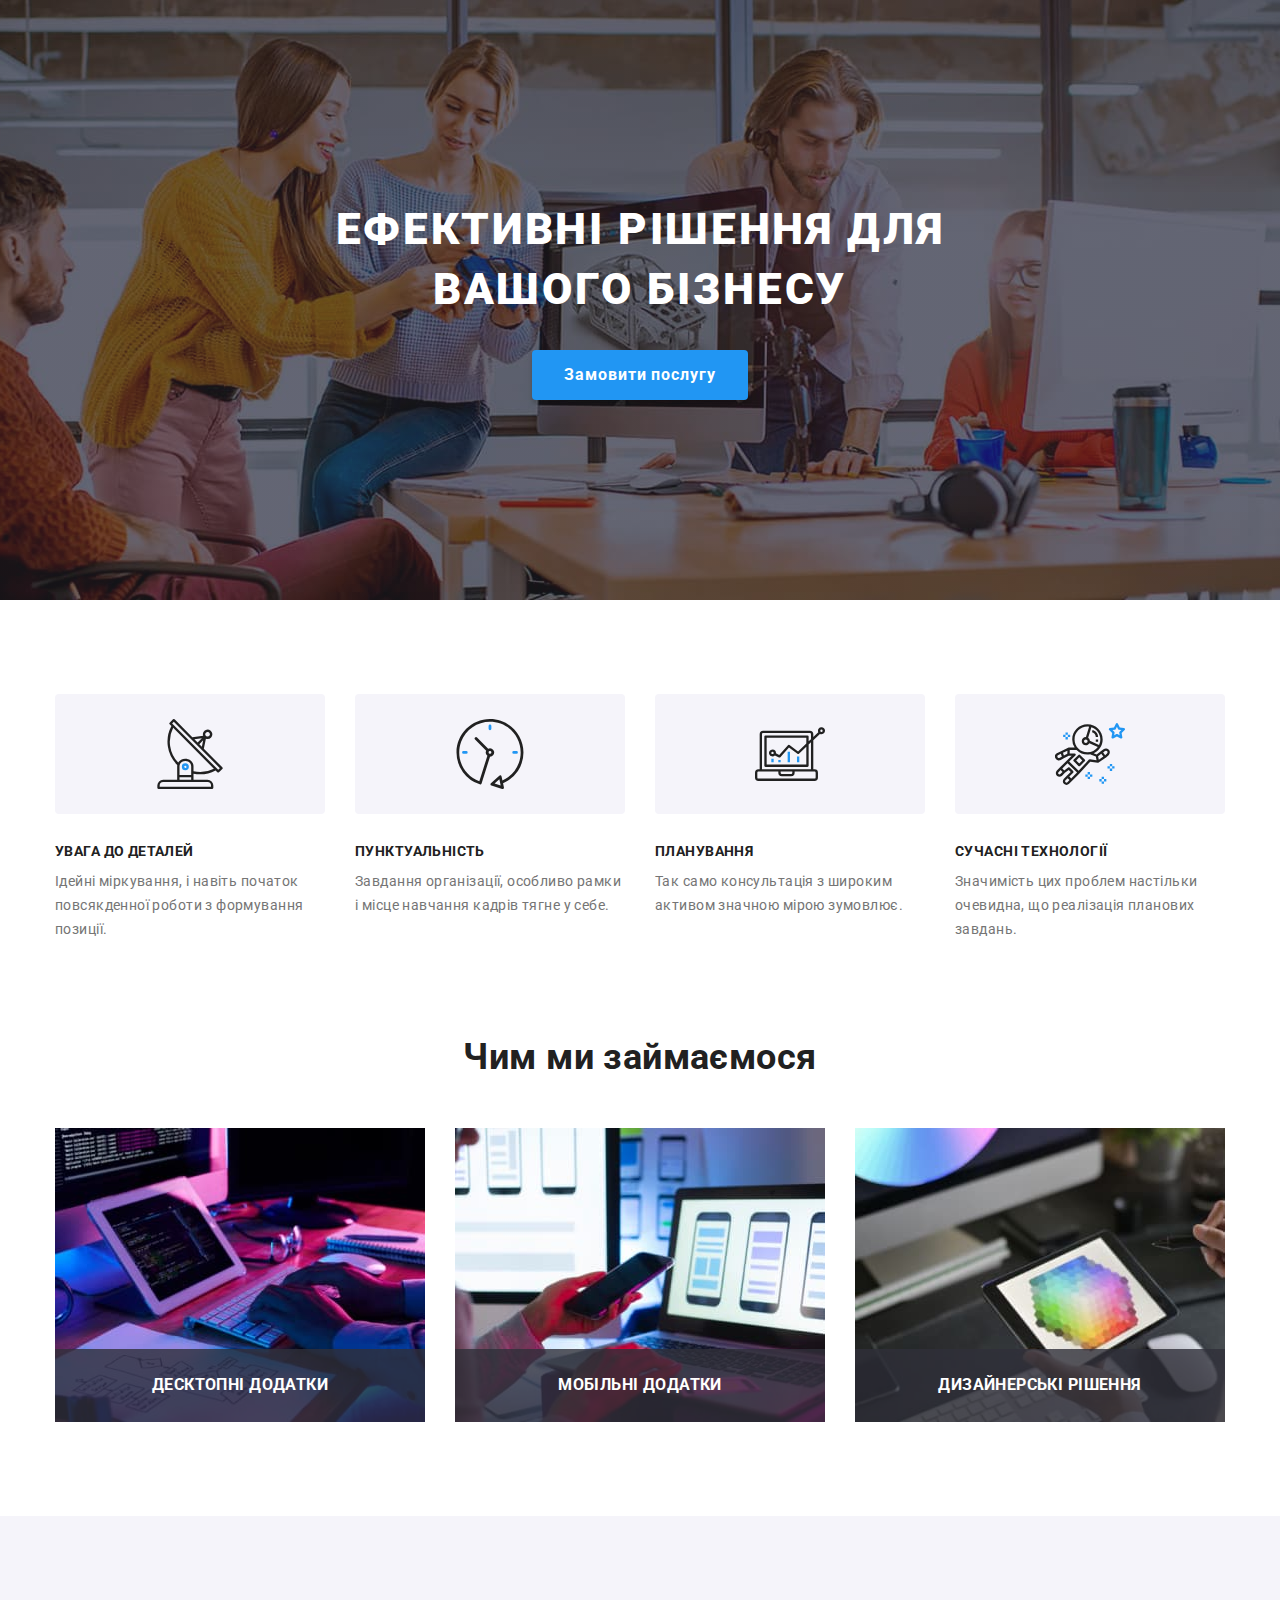
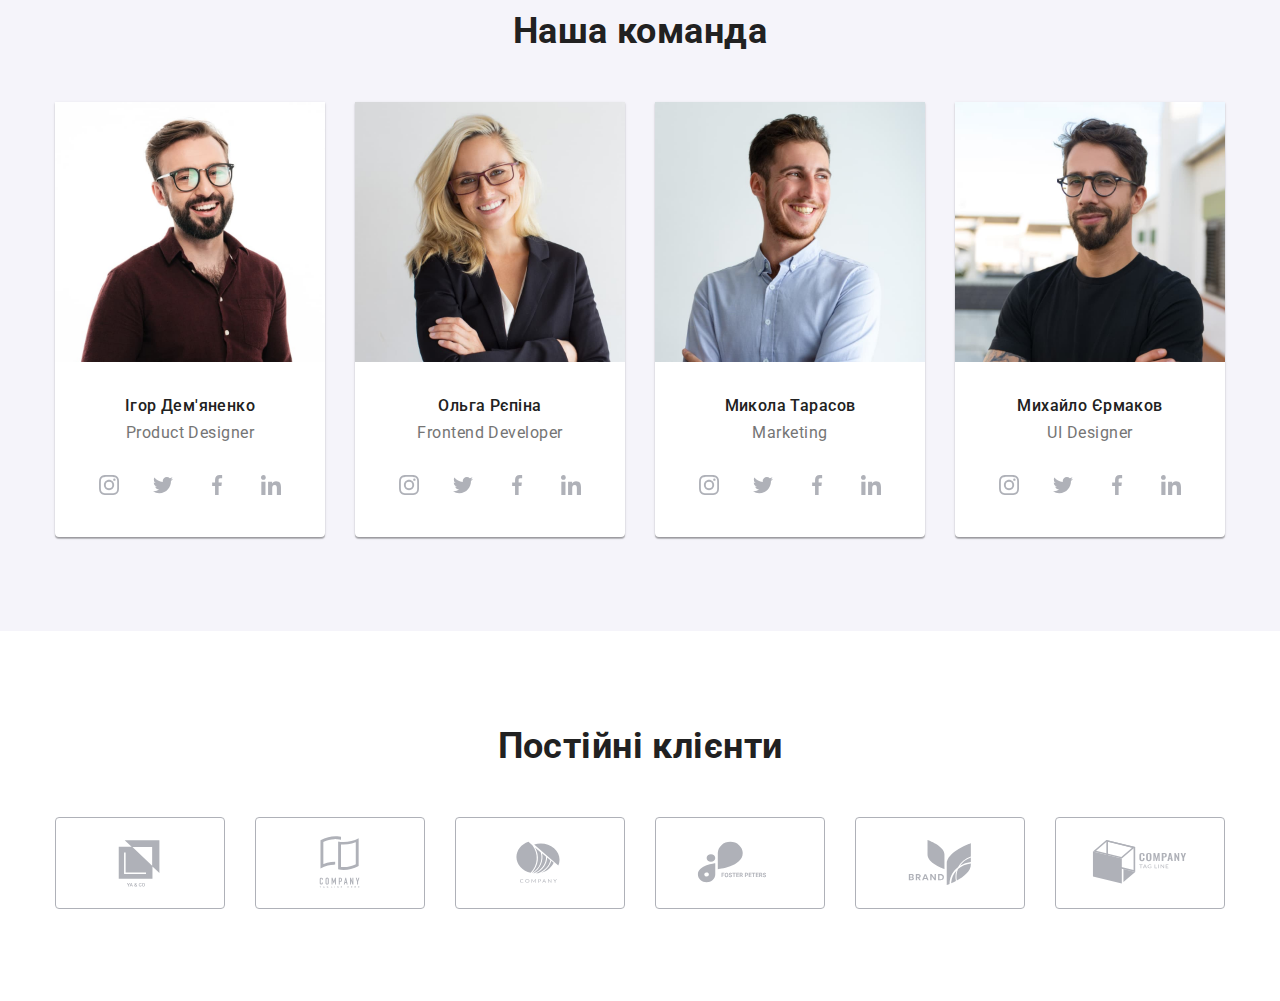
==== commit 3de38cb6: "Виправлена помилка блоку кліенів - зміна розміру картинки" ====
--- a/index.html
+++ b/index.html
@@ -265,43 +265,43 @@
         <section class="section clients">
             <div class="container">
                 <h2 class="section-title">Постійні клієнти</h2>
-                <ul class="list client-list">
-                    <li class="">
+                <ul class="list client client-list">
+                    <li class="client-item">
                         <a class="client-button" href="./" aria-label="client1" target="_blank" rel="noffolow">
                             <svg class="logo-client" width="106px" height="60px">
                                 <use href="./images/symbol-defs.svg#logo-client-1"></use>
                             </svg>
                         </a>
                     </li>
-                    <li class="">
+                    <li class="client-item">
                         <a class="client-button" href="./" aria-label="client2" target="_blank" rel="noffolow">
                             <svg class="logo-client" width="106px" height="60px">
                                 <use href="./images/symbol-defs.svg#logo-client-2"></use>
                             </svg>
                         </a>
                     </li>
-                    <li class="">
+                    <li class="client-item">
                         <a class="client-button" href="./" aria-label="client3" target="_blank" rel="noffolow">
                             <svg class="logo-client" width="106px" height="60px">
                                 <use href="./images/symbol-defs.svg#logo-client-3"></use>
                             </svg>
                         </a>
                     </li>
-                    <li class="">
+                    <li class="client-item">
                         <a class="client-button" href="./" aria-label="client4" target="_blank" rel="noffolow">
                             <svg class="logo-client" width="106px" height="60px">
                                 <use href="./images/symbol-defs.svg#logo-client-4"></use>
                             </svg>
                         </a>
                     </li>
-                    <li class="">
+                    <li class="client-item">
                         <a class="client-button" href="./" aria-label="client5" target="_blank" rel="noffolow">
                             <svg class="logo-client" width="106px" height="60px">
                                 <use href="./images/symbol-defs.svg#logo-client-5"></use>
                             </svg>
                         </a>
                     </li>
-                    <li class="">
+                    <li class="client-item">
                         <a class="client-button" href="./" aria-label="client6" target="_blank" rel="noffolow">
                             <svg class="logo-client" width="106px" height="60px">
                                 <use href="./images/symbol-defs.svg#logo-client-6"></use>
--- a/css/main.min.css
+++ b/css/main.min.css
@@ -1 +1 @@
-@import"https://fonts.googleapis.com/css2?family=Raleway:wght@700&family=Roboto:wght@400;500;700;900&display=swap";/*! modern-normalize v1.1.0 | MIT License | https://github.com/sindresorhus/modern-normalize */*,::before,::after{box-sizing:border-box}html{-moz-tab-size:4;-o-tab-size:4;tab-size:4}html{line-height:1.15;-webkit-text-size-adjust:100%}body{margin:0}body{font-family:system-ui,-apple-system,"Segoe UI",Roboto,Helvetica,Arial,sans-serif,"Apple Color Emoji","Segoe UI Emoji"}hr{height:0;color:inherit}abbr[title]{-webkit-text-decoration:underline dotted;text-decoration:underline dotted}b,strong{font-weight:bolder}code,kbd,samp,pre{font-family:ui-monospace,SFMono-Regular,Consolas,"Liberation Mono",Menlo,monospace;font-size:1em}small{font-size:80%}sub,sup{font-size:75%;line-height:0;position:relative;vertical-align:baseline}sub{bottom:-0.25em}sup{top:-0.5em}table{text-indent:0;border-color:inherit}button,input,optgroup,select,textarea{font-family:inherit;font-size:100%;line-height:1.15;margin:0}button,select{text-transform:none}button,[type=button],[type=reset],[type=submit]{-webkit-appearance:button}::-moz-focus-inner{border-style:none;padding:0}:-moz-focusring{outline:1px dotted ButtonText}:-moz-ui-invalid{box-shadow:none}legend{padding:0}progress{vertical-align:baseline}::-webkit-inner-spin-button,::-webkit-outer-spin-button{height:auto}[type=search]{-webkit-appearance:textfield;outline-offset:-2px}::-webkit-search-decoration{-webkit-appearance:none}::-webkit-file-upload-button{-webkit-appearance:button;font:inherit}summary{display:list-item}html{box-sizing:border-box}*,*::before,*::after{box-sizing:inherit}h1,h2,h3,h4,h5,h6,p,ul{margin:0;padding:0}img{display:block;width:100%;height:auto}body{background-color:var(--primary-bgr-color);font-family:"Roboto",sans-serif;font-weight:400;font-size:14px;line-height:1.71;letter-spacing:.03em;color:var(--primary-text-colour)}.list{list-style:none;padding:0;margin:0}.visually-hidden{position:absolute;width:1px;height:1px;margin:-1px;padding:0;overflow:hidden;border:0;clip:rect(0 0 0 0)}:root{--primary-text-colour: #757575;--title-text-colour: #212121;--logo-text-color: #000000;--accent-text-color: #2196F3;--hero-text-color: #FFFFFF;--primary-bgr-color: #ffffff;--secondary-bgr-color: #F5F4FA;--footer-brt-color: #2F303A}.section{padding:60px 0}@media screen and (min-width: 1200px){.section{padding-top:94px;padding-bottom:94px}}.container{width:100%;margin-left:auto;margin-right:auto}@media screen and (min-width: 480px){.container{padding-left:15px;padding-right:15px}}@media screen and (min-width: 480px){.container{width:480px}}@media screen and (min-width: 768px){.container{width:768px}}@media screen and (min-width: 1200px){.container{width:1200px}}.section-title{font-weight:700;font-size:28px;line-height:1.17;color:var(--title-text-colour);text-align:center;margin-bottom:30px}@media screen and (min-width: 1200px){.section-title{margin-bottom:50px;font-size:36px}}.header{border-bottom:1px solid #ececec}.header__container{display:flex;justify-content:space-between}.header__nav{display:flex;align-items:center;justify-content:space-between}.nav__container{display:flex;align-items:center}.header__logo{text-decoration:none;font-family:"Raleway";font-weight:700;font-size:26px;line-height:1.19;color:var(--accent-text-color);margin-right:93px}.header__logo-accent{color:var(--logo-text-color)}.header__cont{display:flex;align-items:center}.nav__links{display:flex}.nav__links .item:not(:last-child){margin-right:50px}.nav .link{display:block;padding-top:32px;padding-bottom:32px;text-decoration:none;color:var(--title-text-colour);font-weight:500;font-size:14px;line-height:1.14;letter-spacing:.02em;transition:color 250ms cubic-bezier(0.4, 0, 0.2, 1)}.nav .link:focus,.nav .link:hover{color:var(--accent-text-color)}.nav .current{color:var(--accent-text-color);position:relative}.nav .current::after{content:"";position:absolute;left:0;bottom:0;display:block;width:100%;height:4px;background-color:var(--accent-text-color);border-radius:2px;bottom:-1px}.cont__link{display:flex;align-items:center;text-decoration:none;color:var(--primary-text-colour);font-weight:500;font-size:14px;line-height:1.14;letter-spacing:.02em;transition:color 250ms cubic-bezier(0.4, 0, 0.2, 1)}.cont__link:focus,.cont__link:hover{color:var(--accent-text-color)}.header__cont .cont__link:not(:last-child){margin-right:50px}.cont__icon{margin-right:10px;fill:currentColor}.hero{background-color:var(--footer-brt-color);padding:200px 0;height:400px;margin-left:auto;margin-right:auto;padding-top:118px;padding-bottom:0px;background-image:linear-gradient(to right, rgba(47, 48, 58, 0.4), rgba(47, 48, 58, 0.4)),url(../images/hero-img.jpg);background-repeat:no-repeat;background-position:center;background-size:cover}@media screen and (min-width: 1200px){.hero{max-width:1600px;height:600px;padding-top:200px}}.hero__title{margin-bottom:30px;margin-left:auto;margin-right:auto;max-width:250px;font-weight:900;font-size:18px;line-height:1.62;text-align:center;letter-spacing:.06em;text-transform:uppercase;color:var(--hero-text-color)}@media screen and (min-width: 480px){.hero__title{font-size:26px;max-width:360px}}@media screen and (min-width: 1200px){.hero__title{font-size:44px;max-width:360px;line-height:1.36;max-width:696px;margin-left:auto;margin-right:auto}}.hero__btn{display:flex;justify-content:center}.btn__item{display:inline-block;border-radius:4px;padding:7px;min-width:140px;color:var(--hero-text-color);background-color:var(--accent-text-color);box-shadow:0px 4px 4px rgba(0,0,0,.15);border:rgba(0,0,0,0);font-weight:700;font-size:12px;line-height:1.88;letter-spacing:.06em;text-align:center;transition:background-color 250ms cubic-bezier(0.4, 0, 0.2, 1),color 250ms cubic-bezier(0.4, 0, 0.2, 1)}.btn__item:focus,.btn__item:hover,.btn__item:active{color:var(--accent-text-color);background-color:var(--secondary-bgr-color);cursor:pointer}@media screen and (min-width: 480px){.btn__item{padding:10px 32px;font-size:16px;min-width:200px}}.backdrop{position:fixed;display:flex;align-items:center;justify-content:center;top:0;width:100%;height:100%;opacity:1;background-color:rgba(0,0,0,.2);transition:opacity 250ms cubic-bezier(0.4, 0, 0.2, 1),visibility 250ms cubic-bezier(0.4, 0, 0.2, 1)}.is-hidden{visibility:hidden;opacity:0;pointer-events:none}.backdrop.is-hidden .modal{transform:scale(2)}.modal{position:relative;width:320px;min-height:581px;background-color:var(--primary-bgr-color);border-radius:4px;box-shadow:0px 1px 3px rgba(0,0,0,.12),0px 1px 1px rgba(0,0,0,.14),0px 2px 1px rgba(0,0,0,.2);transition:transform 250ms cubic-bezier(0.4, 0, 0.2, 1)}@media screen and (min-width: 480px){.modal{width:450px;min-height:609px}}@media screen and (min-width: 1200px){.modal{width:528px;min-height:581px}}.backdrop.is-hidden .modal{transform:translate(0%, 0%) scale(0)}.close-btn{position:absolute;top:8px;right:8px;display:flex;align-items:center;justify-content:center;width:30px;height:30px;border:1px solid rgba(0,0,0,.1);border-radius:50%;background-color:rgba(0,0,0,0);cursor:pointer}.svg-close-btn{width:18px;height:18px;fill:var(--logo-text-color);background-color:var(--primary-bgr-color);transition:fill 250ms cubic-bezier(0.4, 0, 0.2, 1)}.svg-close-btn:focus,.svg-close-btn:hover{fill:var(--accent-text-color)}.modal-form-title{display:block;font-weight:700;font-size:20px;line-height:1.15;text-align:center;letter-spacing:.03em;color:var(--title-text-colour);margin-bottom:12px}.modal-main-form{margin-left:auto;margin-right:auto;padding:40px}@media screen and (min-width: 480px){.modal-main-form{width:450px}}@media screen and (min-width: 1200px){.modal-main-form{width:528px}}.input-area{display:flex;flex-direction:column;position:relative;margin-bottom:10px}.form-label{font-size:12px;line-height:1.15;letter-spacing:.01em;margin-bottom:4px;color:var(--primary-text-colour)}.form-input{width:100%;height:40px;border:1px solid rgba(33,33,33,.2);border-radius:4px;margin-top:4px;outline:none;padding-left:42px;cursor:pointer;transition:border-color 250ms cubic-bezier(0.4, 0, 0.2, 1)}.form-input:focus{border-color:var(--accent-text-color)}.modal-icon{position:absolute;left:12px;transform:translateY(15px);width:18px;height:18px;fill:var(--title-text-colour);cursor:pointer;transition:fill 250ms cubic-bezier(0.4, 0, 0.2, 1)}.form-input:focus+.modal-icon{fill:var(--accent-text-color)}.form-text-area{resize:none;height:120px;padding:12px 16px;border:1px solid rgba(33,33,33,.2);border-radius:4px;outline:none;cursor:pointer;transition:border-color 250ms cubic-bezier(0.4, 0, 0.2, 1)}.form-text-area:focus{border-color:var(--accent-text-color)}.form-text-area::-moz-placeholder{font-weight:400;font-size:12px;line-height:1.17;letter-spacing:.01em;color:rgba(117,117,117,.5);-moz-transition:color 250ms cubic-bezier(0.4, 0, 0.2, 1);transition:color 250ms cubic-bezier(0.4, 0, 0.2, 1)}.form-text-area:-ms-input-placeholder{font-weight:400;font-size:12px;line-height:1.17;letter-spacing:.01em;color:rgba(117,117,117,.5);-ms-transition:color 250ms cubic-bezier(0.4, 0, 0.2, 1);transition:color 250ms cubic-bezier(0.4, 0, 0.2, 1)}.form-text-area::placeholder{font-weight:400;font-size:12px;line-height:1.17;letter-spacing:.01em;color:rgba(117,117,117,.5);transition:color 250ms cubic-bezier(0.4, 0, 0.2, 1)}.form-text-area:focus::-moz-placeholder{color:var(--accent-text-color)}.form-text-area:focus:-ms-input-placeholder{color:var(--accent-text-color)}.form-text-area:focus::placeholder{color:var(--accent-text-color)}.accept{margin-top:25px;margin-bottom:30px}.privacy{line-height:1.71}.privacy-input{position:absolute;width:1px;height:1px;margin:-1px;bottom:0;padding:0;clip:rect(0 0 0 0);overflow:hidden}.privacy-wrapp{font-size:11px;line-height:1.14}@media screen and (max-width: 479px){.privacy-wrapp{font-size:10px;line-height:1.11}}@media screen and (min-width: 1200px){.privacy-wrapp{font-size:14px;line-height:1.71}}.modal-check{fill:rgba(0,0,0,0);border:2px solid var(--title-text-colour);border-radius:2px;margin-right:8px;vertical-align:middle}.privacy-input:checked+.privacy .modal-check{border:none;fill:var(--accent-text-color)}.form-link{font-size:11px;line-height:1.14;margin-left:3px;color:var(--accent-text-color)}@media screen and (max-width: 479px){.form-link{font-size:10px;line-height:1.11}}@media screen and (min-width: 1200px){.form-link{font-size:14px;line-height:1.71}}.form__btn{display:flex;align-items:center;justify-content:center;margin:0 auto;padding:10px 56px;border:none;border-radius:4px;text-align:center;text-decoration:none;font-family:"Roboto";font-style:normal;font-weight:700;font-size:16px;line-height:1.87;letter-spacing:.06em;cursor:pointer;background-color:var(--accent-text-color);box-shadow:0px 4px 4px rgba(0,0,0,.15);color:var(--hero-text-color);transition:background-color 250ms cubic-bezier(0.4, 0, 0.2, 1)}.form__btn:focus,.form__btn:hover{background-color:var(--secondary-bgr-color)}.benefits__list{display:flex;flex-wrap:wrap;justify-content:center;grid-gap:30px}.benefit__item{justify-content:center;grid-gap:30px}@media screen and (min-width: 480px){.benefit__item{width:450px}}@media screen and (min-width: 768px){.benefit__item{width:354px}}@media screen and (min-width: 1200px){.benefit__item{width:270px}}.benefit__icon{display:flex;height:120px;align-items:center;justify-content:center;flex-direction:column;margin-bottom:30px;background:#f5f4fa;border-radius:4px;fill:currentColor}.benefit__title{font-weight:700;font-size:14px;line-height:1.14;color:var(--title-text-colour);text-transform:uppercase;margin-bottom:10px;text-align:center}@media screen and (min-width: 768px){.benefit__title{text-align:left}}.functions{padding-top:0px;display:none}@media screen and (min-width: 1200px){.functions{display:block}}.functions-list{display:flex;grid-gap:30px}.function__item{position:relative}.function__descr{font-weight:700;line-height:1.14;text-transform:uppercase;color:var(--hero-text-color);background-color:rgba(47,48,58,.8);position:absolute;bottom:0;width:100%;display:block;text-align:center;padding-top:27px;padding-bottom:27px}.team{background-color:var(--secondary-bgr-color)}.team-list{display:flex;flex-wrap:wrap;grid-gap:30px;justify-content:center;align-items:center}.team-card{background:var(--primary-bgr-color);box-shadow:0px 1px 3px rgba(0,0,0,.12),0px 1px 1px rgba(0,0,0,.14),0px 2px 1px rgba(0,0,0,.2);border-radius:0px 0px 4px 4px}@media screen and (max-width: 479px){.team-card{width:270px}}@media screen and (min-width: 480px){.team-card{width:450px}}@media screen and (min-width: 768px){.team-card{width:354px}}@media screen and (min-width: 1200px){.team-card{width:270px}}.team-member{padding:30px 32px}.team-name{font-weight:500;font-size:16px;text-align:center;color:var(--title-text-colour)}.team-role{font-weight:400;font-size:16px;text-align:center;letter-spacing:.03em;margin-bottom:16px}.connect-team-logo{display:flex;justify-content:center;align-items:center;padding:0px 32px;margin-top:16px;list-style:none;gap:10px}.sn-team-button{width:44px;height:44px;border-radius:50%}.connect-tam-logo .sn-team-button:not(:last-child){margin-right:10px}.sn-team-link{display:flex;align-items:center;justify-content:center;width:44px;height:44px;border-radius:50%;fill:#afb1b8;background-color:rgba(0,0,0,0);transition:background-color 250ms cubic-bezier(0.4, 0, 0.2, 1),fill 250ms cubic-bezier(0.4, 0, 0.2, 1)}.sn-team-link:hover,.sn-team-link:focus{background-color:var(--accent-text-color);fill:var(--hero-text-color);cursor:pointer}.client-list{display:flex;grid-gap:30px;flex-wrap:wrap;justify-content:center;align-items:center}.client-button{width:170px;height:92px;border:1px solid #afb1b8;fill:#afb1b8;border-radius:4px;display:flex;justify-content:center;align-items:center;transition:border 250ms cubic-bezier(0.4, 0, 0.2, 1),fill 250ms cubic-bezier(0.4, 0, 0.2, 1)}.client-button:focus,.client-button:hover{border:1px solid var(--accent-text-color);fill:var(--accent-text-color);cursor:pointer}.portfolio-btn-cont{display:flex;justify-content:center;margin-bottom:50px}.portfolio-nav{display:inline-flex;margin-right:8px}.portfolio-btn-cont .portfolio-nav:last-child{margin-right:0px}.btn-gray{border-radius:4px;padding:6px 22px;min-width:73px;color:var(--title-text-colour);background-color:var(--secondary-bgr-color);border:rgba(0,0,0,0);font-weight:500;font-size:16px;line-height:1.62;text-align:center;letter-spacing:.03em;transition:background-color 250ms cubic-bezier(0.4, 0, 0.2, 1),color 250ms cubic-bezier(0.4, 0, 0.2, 1)}.btn-gray:hover,.btn-gray:focus{color:var(--hero-text-color);background-color:var(--accent-text-color);box-shadow:0px 3px 1px rgba(0,0,0,.1),0px 1px 2px rgba(0,0,0,.08),0px 2px 2px rgba(0,0,0,.12);cursor:pointer;transition:box-shadow 250ms cubic-bezier(0.4, 0, 0.2, 1)}.portfolio-section{display:flex;flex-wrap:wrap;gap:30px 30px}.portfolio-list{background-color:var(--hero-text-color);box-shadow:rgba(0,0,0,0);transition:background-color 250ms cubic-bezier(0.4, 0, 0.2, 1),box-shadow 250ms cubic-bezier(0.4, 0, 0.2, 1)}.portfolio-list:hover,.portfolio-list:focus{box-shadow:0px 1px 1px rgba(0,0,0,.12),0px 4px 4px rgba(0,0,0,.06),1px 4px 6px rgba(0,0,0,.16)}.portfolio-ovelay{position:relative;overflow:hidden}.portfolio-ovelay-text{display:block;position:absolute;transform:translateY(100%);top:0;left:0;width:100%;height:100%;padding-top:63px;padding-left:24px;padding-right:24px;font-size:18px;line-height:1.6;color:var(--hero-text-color);background-color:rgba(33,150,243,.9);transition:transform 250ms cubic-bezier(0.4, 0, 0.2, 1)}.portfolio-list:hover .portfolio-ovelay-text,.portfolio-list:focus .portfolio-ovelay-text{transform:translateY(0%)}.img{vertical-align:bottom}.portfolio-dsr{border:1px solid #eee;border-top:rgba(0,0,0,0);padding:20px}.portfolio-section .portfolio-list:nth-child(3n){margin-right:0}.portfolio-section .portfolio-list:nth-child(n+7){margin-bottom:0}.portfolio-list-title{font-weight:700;font-size:18px;line-height:2;letter-spacing:.06em;color:var(--title-text-colour);margin-bottom:4px}.portfolio-list-text{font-size:16px;line-height:1.88}.head-footer{background-color:var(--footer-brt-color);padding:60px 0}.footer{display:flex}.logo-footer{text-decoration:none;font-family:"Raleway";font-weight:700;font-size:26px;line-height:1.19;color:var(--accent-text-color)}.logo-accent{color:var(--logo-text-color)}.logo-accent-footer{color:var(--hero-text-color)}.footer-adress-cont{margin-top:20px}.footer-adress{text-decoration:none;font-style:normal;font-weight:400;font-size:14px;line-height:1.71;color:var(--hero-text-color);transition:color 250ms cubic-bezier(0.4, 0, 0.2, 1)}.footer-adress:focus,.footer-adress:hover{color:var(--accent-text-color);cursor:pointer}.footer-contact-cont{margin-top:9px}.footer-contact{text-decoration:none;font-style:normal;font-weight:400;font-size:14px;line-height:1.71;color:rgba(255,255,255,.6);transition:color 250ms cubic-bezier(0.4, 0, 0.2, 1)}.footer-contact:focus,.footer-contact:hover{color:var(--hero-text-color);cursor:pointer}.connect{margin-top:12px;margin-left:94px}.title-connect{font-size:14px;line-height:1.14;letter-spacing:.03em;color:var(--hero-text-color);margin-bottom:20px}.connect-logo{display:flex}.sn-button{width:44px;height:44px;border-radius:50%}.connect-logo .sn-button:not(:last-child){margin-right:10px}.sn-link{display:flex;align-items:center;justify-content:center;width:44px;height:44px;border-radius:50%;background-color:rgba(255,255,255,.1);fill:var(--hero-text-color);transition:background-color 250ms cubic-bezier(0.4, 0, 0.2, 1),fill 250ms cubic-bezier(0.4, 0, 0.2, 1)}.sn-link:focus,.sn-link:hover{background-color:var(--accent-text-color);cursor:pointer}.footer-subscribe{margin-left:auto}.footer-subscribe-conrainer{display:flex;align-items:end}.footer-subscribe-label{display:flex;flex-direction:column}.title-subscribe{display:block;margin-top:12px;margin-bottom:20px;font-weight:700;font-size:14px;line-height:1.14;letter-spacing:.03em;text-transform:uppercase;color:var(--hero-text-color)}.imput-email{width:358px;height:50px;padding-left:16px;border:1px solid rgba(255,255,255,.3);filter:drop-shadow(0px 4px 4px rgba(0, 0, 0, 0.15));border-radius:4px;background-color:rgba(0,0,0,0);font-weight:400;font-size:16px;line-height:1.25;letter-spacing:.03em;color:rgba(255,255,255,.6)}.footer-btn{display:flex;justify-content:center;align-items:center;gap:10px;width:200px;height:50px;margin-left:12px;font-weight:700;font-size:16px;line-height:1.88;letter-spacing:.06em;color:var(--hero-text-color);background-color:var(--accent-text-color);border:none;border-radius:4px;cursor:pointer;fill:var(--hero-text-color);transition:background-color 500ms cubic-bezier(0.4, 0, 0.2, 1),color 500ms cubic-bezier(0.4, 0, 0.2, 1),fill 500ms cubic-bezier(0.4, 0, 0.2, 1)}.footer-btn:focus,.footer-btn:hover{background-color:var(--secondary-bgr-color);fill:var(--accent-text-color);color:var(--accent-text-color)}/*# sourceMappingURL=main.min.css.map */+@import"https://fonts.googleapis.com/css2?family=Raleway:wght@700&family=Roboto:wght@400;500;700;900&display=swap";/*! modern-normalize v1.1.0 | MIT License | https://github.com/sindresorhus/modern-normalize */*,::before,::after{box-sizing:border-box}html{-moz-tab-size:4;-o-tab-size:4;tab-size:4}html{line-height:1.15;-webkit-text-size-adjust:100%}body{margin:0}body{font-family:system-ui,-apple-system,"Segoe UI",Roboto,Helvetica,Arial,sans-serif,"Apple Color Emoji","Segoe UI Emoji"}hr{height:0;color:inherit}abbr[title]{-webkit-text-decoration:underline dotted;text-decoration:underline dotted}b,strong{font-weight:bolder}code,kbd,samp,pre{font-family:ui-monospace,SFMono-Regular,Consolas,"Liberation Mono",Menlo,monospace;font-size:1em}small{font-size:80%}sub,sup{font-size:75%;line-height:0;position:relative;vertical-align:baseline}sub{bottom:-0.25em}sup{top:-0.5em}table{text-indent:0;border-color:inherit}button,input,optgroup,select,textarea{font-family:inherit;font-size:100%;line-height:1.15;margin:0}button,select{text-transform:none}button,[type=button],[type=reset],[type=submit]{-webkit-appearance:button}::-moz-focus-inner{border-style:none;padding:0}:-moz-focusring{outline:1px dotted ButtonText}:-moz-ui-invalid{box-shadow:none}legend{padding:0}progress{vertical-align:baseline}::-webkit-inner-spin-button,::-webkit-outer-spin-button{height:auto}[type=search]{-webkit-appearance:textfield;outline-offset:-2px}::-webkit-search-decoration{-webkit-appearance:none}::-webkit-file-upload-button{-webkit-appearance:button;font:inherit}summary{display:list-item}html{box-sizing:border-box}*,*::before,*::after{box-sizing:inherit}h1,h2,h3,h4,h5,h6,p,ul{margin:0;padding:0}img{display:block;width:100%;height:auto}body{background-color:var(--primary-bgr-color);font-family:"Roboto",sans-serif;font-weight:400;font-size:14px;line-height:1.71;letter-spacing:.03em;color:var(--primary-text-colour)}.list{list-style:none;padding:0;margin:0}.visually-hidden{position:absolute;width:1px;height:1px;margin:-1px;padding:0;overflow:hidden;border:0;clip:rect(0 0 0 0)}:root{--primary-text-colour: #757575;--title-text-colour: #212121;--logo-text-color: #000000;--accent-text-color: #2196F3;--hero-text-color: #FFFFFF;--primary-bgr-color: #ffffff;--secondary-bgr-color: #F5F4FA;--footer-brt-color: #2F303A}.section{padding:60px 0}@media screen and (min-width: 1200px){.section{padding-top:94px;padding-bottom:94px}}.container{width:100%;margin-left:auto;margin-right:auto}@media screen and (min-width: 480px){.container{padding-left:15px;padding-right:15px}}@media screen and (min-width: 480px){.container{width:480px}}@media screen and (min-width: 768px){.container{width:768px}}@media screen and (min-width: 1200px){.container{width:1200px}}.section-title{font-weight:700;font-size:28px;line-height:1.17;color:var(--title-text-colour);text-align:center;margin-bottom:30px}@media screen and (min-width: 1200px){.section-title{margin-bottom:50px;font-size:36px}}.header{border-bottom:1px solid #ececec}.header__container{display:flex;justify-content:space-between}.header__nav{display:flex;align-items:center;justify-content:space-between}.nav__container{display:flex;align-items:center}.header__logo{text-decoration:none;font-family:"Raleway";font-weight:700;font-size:26px;line-height:1.19;color:var(--accent-text-color);margin-right:93px}.header__logo-accent{color:var(--logo-text-color)}.header__cont{display:flex;align-items:center}.nav__links{display:flex}.nav__links .item:not(:last-child){margin-right:50px}.nav .link{display:block;padding-top:32px;padding-bottom:32px;text-decoration:none;color:var(--title-text-colour);font-weight:500;font-size:14px;line-height:1.14;letter-spacing:.02em;transition:color 250ms cubic-bezier(0.4, 0, 0.2, 1)}.nav .link:focus,.nav .link:hover{color:var(--accent-text-color)}.nav .current{color:var(--accent-text-color);position:relative}.nav .current::after{content:"";position:absolute;left:0;bottom:0;display:block;width:100%;height:4px;background-color:var(--accent-text-color);border-radius:2px;bottom:-1px}.cont__link{display:flex;align-items:center;text-decoration:none;color:var(--primary-text-colour);font-weight:500;font-size:14px;line-height:1.14;letter-spacing:.02em;transition:color 250ms cubic-bezier(0.4, 0, 0.2, 1)}.cont__link:focus,.cont__link:hover{color:var(--accent-text-color)}.header__cont .cont__link:not(:last-child){margin-right:50px}.cont__icon{margin-right:10px;fill:currentColor}.hero{background-color:var(--footer-brt-color);padding:200px 0;height:400px;margin-left:auto;margin-right:auto;padding-top:118px;padding-bottom:0px;background-image:linear-gradient(to right, rgba(47, 48, 58, 0.4), rgba(47, 48, 58, 0.4)),url(../images/hero-img.jpg);background-repeat:no-repeat;background-position:center;background-size:cover}@media screen and (min-width: 1200px){.hero{max-width:1600px;height:600px;padding-top:200px}}.hero__title{margin-bottom:30px;margin-left:auto;margin-right:auto;max-width:250px;font-weight:900;font-size:18px;line-height:1.62;text-align:center;letter-spacing:.06em;text-transform:uppercase;color:var(--hero-text-color)}@media screen and (min-width: 480px){.hero__title{font-size:26px;max-width:360px}}@media screen and (min-width: 1200px){.hero__title{font-size:44px;max-width:360px;line-height:1.36;max-width:696px;margin-left:auto;margin-right:auto}}.hero__btn{display:flex;justify-content:center}.btn__item{display:inline-block;border-radius:4px;padding:7px;min-width:140px;color:var(--hero-text-color);background-color:var(--accent-text-color);box-shadow:0px 4px 4px rgba(0,0,0,.15);border:rgba(0,0,0,0);font-weight:700;font-size:12px;line-height:1.88;letter-spacing:.06em;text-align:center;transition:background-color 250ms cubic-bezier(0.4, 0, 0.2, 1),color 250ms cubic-bezier(0.4, 0, 0.2, 1)}.btn__item:focus,.btn__item:hover,.btn__item:active{color:var(--accent-text-color);background-color:var(--secondary-bgr-color);cursor:pointer}@media screen and (min-width: 480px){.btn__item{padding:10px 32px;font-size:16px;min-width:200px}}.backdrop{position:fixed;display:flex;align-items:center;justify-content:center;top:0;width:100%;height:100%;opacity:1;background-color:rgba(0,0,0,.2);transition:opacity 250ms cubic-bezier(0.4, 0, 0.2, 1),visibility 250ms cubic-bezier(0.4, 0, 0.2, 1)}.is-hidden{visibility:hidden;opacity:0;pointer-events:none}.backdrop.is-hidden .modal{transform:scale(2)}.modal{position:relative;width:320px;min-height:581px;background-color:var(--primary-bgr-color);border-radius:4px;box-shadow:0px 1px 3px rgba(0,0,0,.12),0px 1px 1px rgba(0,0,0,.14),0px 2px 1px rgba(0,0,0,.2);transition:transform 250ms cubic-bezier(0.4, 0, 0.2, 1)}@media screen and (min-width: 480px){.modal{width:450px;min-height:609px}}@media screen and (min-width: 1200px){.modal{width:528px;min-height:581px}}.backdrop.is-hidden .modal{transform:translate(0%, 0%) scale(0)}.close-btn{position:absolute;top:8px;right:8px;display:flex;align-items:center;justify-content:center;width:30px;height:30px;border:1px solid rgba(0,0,0,.1);border-radius:50%;background-color:rgba(0,0,0,0);cursor:pointer}.svg-close-btn{width:18px;height:18px;fill:var(--logo-text-color);background-color:var(--primary-bgr-color);transition:fill 250ms cubic-bezier(0.4, 0, 0.2, 1)}.svg-close-btn:focus,.svg-close-btn:hover{fill:var(--accent-text-color)}.modal-form-title{display:block;font-weight:700;font-size:20px;line-height:1.15;text-align:center;letter-spacing:.03em;color:var(--title-text-colour);margin-bottom:12px}.modal-main-form{margin-left:auto;margin-right:auto;padding:40px}@media screen and (min-width: 480px){.modal-main-form{width:450px}}@media screen and (min-width: 1200px){.modal-main-form{width:528px}}.input-area{display:flex;flex-direction:column;position:relative;margin-bottom:10px}.form-label{font-size:12px;line-height:1.15;letter-spacing:.01em;margin-bottom:4px;color:var(--primary-text-colour)}.form-input{width:100%;height:40px;border:1px solid rgba(33,33,33,.2);border-radius:4px;margin-top:4px;outline:none;padding-left:42px;cursor:pointer;transition:border-color 250ms cubic-bezier(0.4, 0, 0.2, 1)}.form-input:focus{border-color:var(--accent-text-color)}.modal-icon{position:absolute;left:12px;transform:translateY(15px);width:18px;height:18px;fill:var(--title-text-colour);cursor:pointer;transition:fill 250ms cubic-bezier(0.4, 0, 0.2, 1)}.form-input:focus+.modal-icon{fill:var(--accent-text-color)}.form-text-area{resize:none;height:120px;padding:12px 16px;border:1px solid rgba(33,33,33,.2);border-radius:4px;outline:none;cursor:pointer;transition:border-color 250ms cubic-bezier(0.4, 0, 0.2, 1)}.form-text-area:focus{border-color:var(--accent-text-color)}.form-text-area::-moz-placeholder{font-weight:400;font-size:12px;line-height:1.17;letter-spacing:.01em;color:rgba(117,117,117,.5);-moz-transition:color 250ms cubic-bezier(0.4, 0, 0.2, 1);transition:color 250ms cubic-bezier(0.4, 0, 0.2, 1)}.form-text-area:-ms-input-placeholder{font-weight:400;font-size:12px;line-height:1.17;letter-spacing:.01em;color:rgba(117,117,117,.5);-ms-transition:color 250ms cubic-bezier(0.4, 0, 0.2, 1);transition:color 250ms cubic-bezier(0.4, 0, 0.2, 1)}.form-text-area::placeholder{font-weight:400;font-size:12px;line-height:1.17;letter-spacing:.01em;color:rgba(117,117,117,.5);transition:color 250ms cubic-bezier(0.4, 0, 0.2, 1)}.form-text-area:focus::-moz-placeholder{color:var(--accent-text-color)}.form-text-area:focus:-ms-input-placeholder{color:var(--accent-text-color)}.form-text-area:focus::placeholder{color:var(--accent-text-color)}.accept{margin-top:25px;margin-bottom:30px}.privacy{line-height:1.71}.privacy-input{position:absolute;width:1px;height:1px;margin:-1px;bottom:0;padding:0;clip:rect(0 0 0 0);overflow:hidden}.privacy-wrapp{font-size:11px;line-height:1.14}@media screen and (max-width: 479px){.privacy-wrapp{font-size:10px;line-height:1.11}}@media screen and (min-width: 1200px){.privacy-wrapp{font-size:14px;line-height:1.71}}.modal-check{fill:rgba(0,0,0,0);border:2px solid var(--title-text-colour);border-radius:2px;margin-right:8px;vertical-align:middle}.privacy-input:checked+.privacy .modal-check{border:none;fill:var(--accent-text-color)}.form-link{font-size:11px;line-height:1.14;margin-left:3px;color:var(--accent-text-color)}@media screen and (max-width: 479px){.form-link{font-size:10px;line-height:1.11}}@media screen and (min-width: 1200px){.form-link{font-size:14px;line-height:1.71}}.form__btn{display:flex;align-items:center;justify-content:center;margin:0 auto;padding:10px 56px;border:none;border-radius:4px;text-align:center;text-decoration:none;font-family:"Roboto";font-style:normal;font-weight:700;font-size:16px;line-height:1.87;letter-spacing:.06em;cursor:pointer;background-color:var(--accent-text-color);box-shadow:0px 4px 4px rgba(0,0,0,.15);color:var(--hero-text-color);transition:background-color 250ms cubic-bezier(0.4, 0, 0.2, 1)}.form__btn:focus,.form__btn:hover{background-color:var(--secondary-bgr-color)}.benefits__list{display:flex;flex-wrap:wrap;justify-content:center;grid-gap:30px}.benefit__item{justify-content:center;grid-gap:30px}@media screen and (min-width: 480px){.benefit__item{width:450px}}@media screen and (min-width: 768px){.benefit__item{width:354px}}@media screen and (min-width: 1200px){.benefit__item{width:270px}}.benefit__icon{display:flex;height:120px;align-items:center;justify-content:center;flex-direction:column;margin-bottom:30px;background:#f5f4fa;border-radius:4px;fill:currentColor}.benefit__title{font-weight:700;font-size:14px;line-height:1.14;color:var(--title-text-colour);text-transform:uppercase;margin-bottom:10px;text-align:center}@media screen and (min-width: 768px){.benefit__title{text-align:left}}.functions{padding-top:0px;display:none}@media screen and (min-width: 1200px){.functions{display:block}}.functions-list{display:flex;grid-gap:30px}.function__item{position:relative}.function__descr{font-weight:700;line-height:1.14;text-transform:uppercase;color:var(--hero-text-color);background-color:rgba(47,48,58,.8);position:absolute;bottom:0;width:100%;display:block;text-align:center;padding-top:27px;padding-bottom:27px}.team{background-color:var(--secondary-bgr-color)}.team-list{display:flex;flex-wrap:wrap;grid-gap:30px;justify-content:center;align-items:center}.team-card{background:var(--primary-bgr-color);box-shadow:0px 1px 3px rgba(0,0,0,.12),0px 1px 1px rgba(0,0,0,.14),0px 2px 1px rgba(0,0,0,.2);border-radius:0px 0px 4px 4px}@media screen and (max-width: 479px){.team-card{width:270px}}@media screen and (min-width: 480px){.team-card{width:450px}}@media screen and (min-width: 768px){.team-card{width:354px}}@media screen and (min-width: 1200px){.team-card{width:270px}}.team-member{padding:30px 32px}.team-name{font-weight:500;font-size:16px;text-align:center;color:var(--title-text-colour)}.team-role{font-weight:400;font-size:16px;text-align:center;letter-spacing:.03em;margin-bottom:16px}.connect-team-logo{display:flex;justify-content:center;align-items:center;padding:0px 32px;margin-top:16px;list-style:none;gap:10px}.sn-team-button{width:44px;height:44px;border-radius:50%}.connect-tam-logo .sn-team-button:not(:last-child){margin-right:10px}.sn-team-link{display:flex;align-items:center;justify-content:center;width:44px;height:44px;border-radius:50%;fill:#afb1b8;background-color:rgba(0,0,0,0);transition:background-color 250ms cubic-bezier(0.4, 0, 0.2, 1),fill 250ms cubic-bezier(0.4, 0, 0.2, 1)}.sn-team-link:hover,.sn-team-link:focus{background-color:var(--accent-text-color);fill:var(--hero-text-color);cursor:pointer}.client{display:flex;flex-wrap:wrap}.client-list{grid-gap:30px;justify-content:center;align-items:center}.client-item{height:90px}@media screen and (max-width: 767px){.client-item{width:210px}}@media screen and (min-width: 768px){.client-item{width:226px}}@media screen and (min-width: 1200px){.client-item{width:170px}}.client-button{height:92px;border:1px solid #afb1b8;fill:#afb1b8;border-radius:4px;display:flex;justify-content:center;align-items:center;transition:border 250ms cubic-bezier(0.4, 0, 0.2, 1),fill 250ms cubic-bezier(0.4, 0, 0.2, 1)}.client-button:focus,.client-button:hover{border:1px solid var(--accent-text-color);fill:var(--accent-text-color);cursor:pointer}.portfolio-btn-cont{display:flex;justify-content:center;margin-bottom:50px}.portfolio-nav{display:inline-flex;margin-right:8px}.portfolio-btn-cont .portfolio-nav:last-child{margin-right:0px}.btn-gray{border-radius:4px;padding:6px 22px;min-width:73px;color:var(--title-text-colour);background-color:var(--secondary-bgr-color);border:rgba(0,0,0,0);font-weight:500;font-size:16px;line-height:1.62;text-align:center;letter-spacing:.03em;transition:background-color 250ms cubic-bezier(0.4, 0, 0.2, 1),color 250ms cubic-bezier(0.4, 0, 0.2, 1)}.btn-gray:hover,.btn-gray:focus{color:var(--hero-text-color);background-color:var(--accent-text-color);box-shadow:0px 3px 1px rgba(0,0,0,.1),0px 1px 2px rgba(0,0,0,.08),0px 2px 2px rgba(0,0,0,.12);cursor:pointer;transition:box-shadow 250ms cubic-bezier(0.4, 0, 0.2, 1)}.portfolio-section{display:flex;flex-wrap:wrap;gap:30px 30px}.portfolio-list{background-color:var(--hero-text-color);box-shadow:rgba(0,0,0,0);transition:background-color 250ms cubic-bezier(0.4, 0, 0.2, 1),box-shadow 250ms cubic-bezier(0.4, 0, 0.2, 1)}.portfolio-list:hover,.portfolio-list:focus{box-shadow:0px 1px 1px rgba(0,0,0,.12),0px 4px 4px rgba(0,0,0,.06),1px 4px 6px rgba(0,0,0,.16)}.portfolio-ovelay{position:relative;overflow:hidden}.portfolio-ovelay-text{display:block;position:absolute;transform:translateY(100%);top:0;left:0;width:100%;height:100%;padding-top:63px;padding-left:24px;padding-right:24px;font-size:18px;line-height:1.6;color:var(--hero-text-color);background-color:rgba(33,150,243,.9);transition:transform 250ms cubic-bezier(0.4, 0, 0.2, 1)}.portfolio-list:hover .portfolio-ovelay-text,.portfolio-list:focus .portfolio-ovelay-text{transform:translateY(0%)}.img{vertical-align:bottom}.portfolio-dsr{border:1px solid #eee;border-top:rgba(0,0,0,0);padding:20px}.portfolio-section .portfolio-list:nth-child(3n){margin-right:0}.portfolio-section .portfolio-list:nth-child(n+7){margin-bottom:0}.portfolio-list-title{font-weight:700;font-size:18px;line-height:2;letter-spacing:.06em;color:var(--title-text-colour);margin-bottom:4px}.portfolio-list-text{font-size:16px;line-height:1.88}.head-footer{background-color:var(--footer-brt-color);padding:60px 0}.footer{display:flex}.logo-footer{text-decoration:none;font-family:"Raleway";font-weight:700;font-size:26px;line-height:1.19;color:var(--accent-text-color)}.logo-accent{color:var(--logo-text-color)}.logo-accent-footer{color:var(--hero-text-color)}.footer-adress-cont{margin-top:20px}.footer-adress{text-decoration:none;font-style:normal;font-weight:400;font-size:14px;line-height:1.71;color:var(--hero-text-color);transition:color 250ms cubic-bezier(0.4, 0, 0.2, 1)}.footer-adress:focus,.footer-adress:hover{color:var(--accent-text-color);cursor:pointer}.footer-contact-cont{margin-top:9px}.footer-contact{text-decoration:none;font-style:normal;font-weight:400;font-size:14px;line-height:1.71;color:rgba(255,255,255,.6);transition:color 250ms cubic-bezier(0.4, 0, 0.2, 1)}.footer-contact:focus,.footer-contact:hover{color:var(--hero-text-color);cursor:pointer}.connect{margin-top:12px;margin-left:94px}.title-connect{font-size:14px;line-height:1.14;letter-spacing:.03em;color:var(--hero-text-color);margin-bottom:20px}.connect-logo{display:flex}.sn-button{width:44px;height:44px;border-radius:50%}.connect-logo .sn-button:not(:last-child){margin-right:10px}.sn-link{display:flex;align-items:center;justify-content:center;width:44px;height:44px;border-radius:50%;background-color:rgba(255,255,255,.1);fill:var(--hero-text-color);transition:background-color 250ms cubic-bezier(0.4, 0, 0.2, 1),fill 250ms cubic-bezier(0.4, 0, 0.2, 1)}.sn-link:focus,.sn-link:hover{background-color:var(--accent-text-color);cursor:pointer}.footer-subscribe{margin-left:auto}.footer-subscribe-conrainer{display:flex;align-items:end}.footer-subscribe-label{display:flex;flex-direction:column}.title-subscribe{display:block;margin-top:12px;margin-bottom:20px;font-weight:700;font-size:14px;line-height:1.14;letter-spacing:.03em;text-transform:uppercase;color:var(--hero-text-color)}.imput-email{width:358px;height:50px;padding-left:16px;border:1px solid rgba(255,255,255,.3);filter:drop-shadow(0px 4px 4px rgba(0, 0, 0, 0.15));border-radius:4px;background-color:rgba(0,0,0,0);font-weight:400;font-size:16px;line-height:1.25;letter-spacing:.03em;color:rgba(255,255,255,.6)}.footer-btn{display:flex;justify-content:center;align-items:center;gap:10px;width:200px;height:50px;margin-left:12px;font-weight:700;font-size:16px;line-height:1.88;letter-spacing:.06em;color:var(--hero-text-color);background-color:var(--accent-text-color);border:none;border-radius:4px;cursor:pointer;fill:var(--hero-text-color);transition:background-color 500ms cubic-bezier(0.4, 0, 0.2, 1),color 500ms cubic-bezier(0.4, 0, 0.2, 1),fill 500ms cubic-bezier(0.4, 0, 0.2, 1)}.footer-btn:focus,.footer-btn:hover{background-color:var(--secondary-bgr-color);fill:var(--accent-text-color);color:var(--accent-text-color)}/*# sourceMappingURL=main.min.css.map */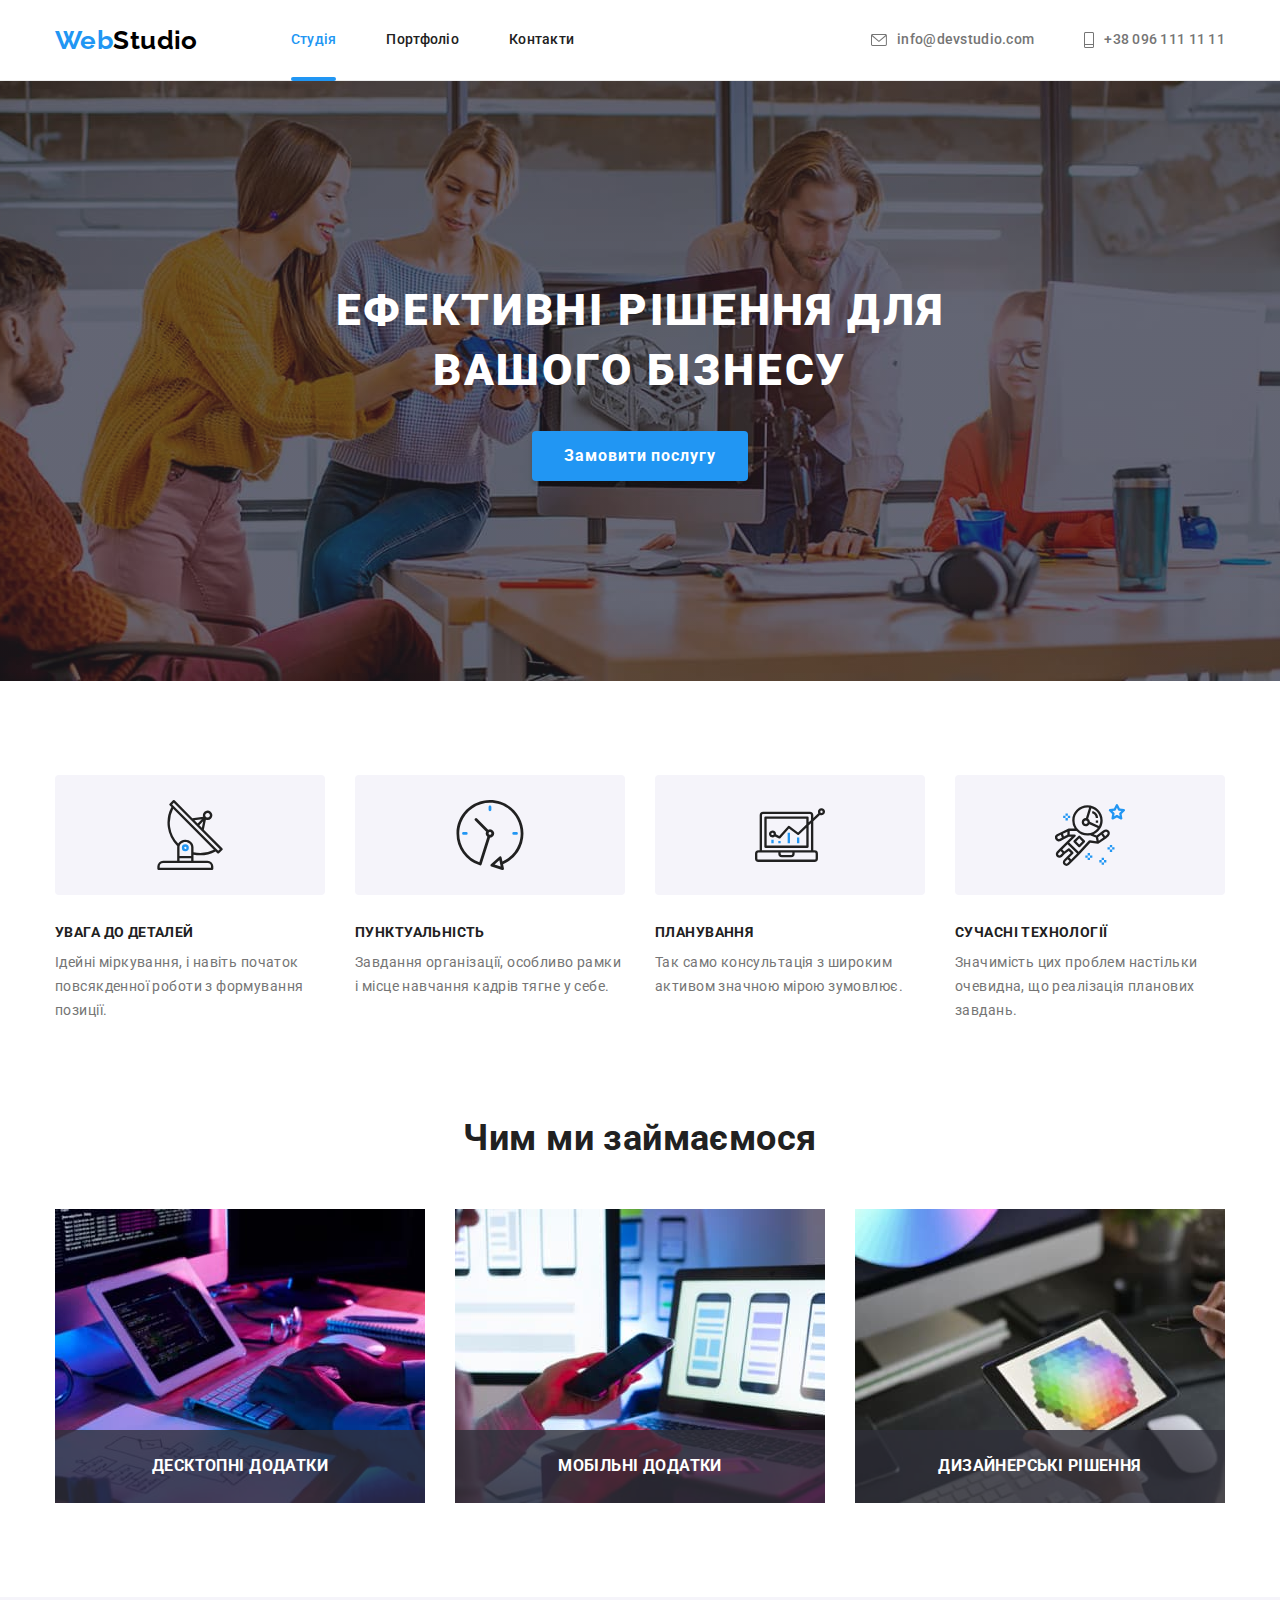
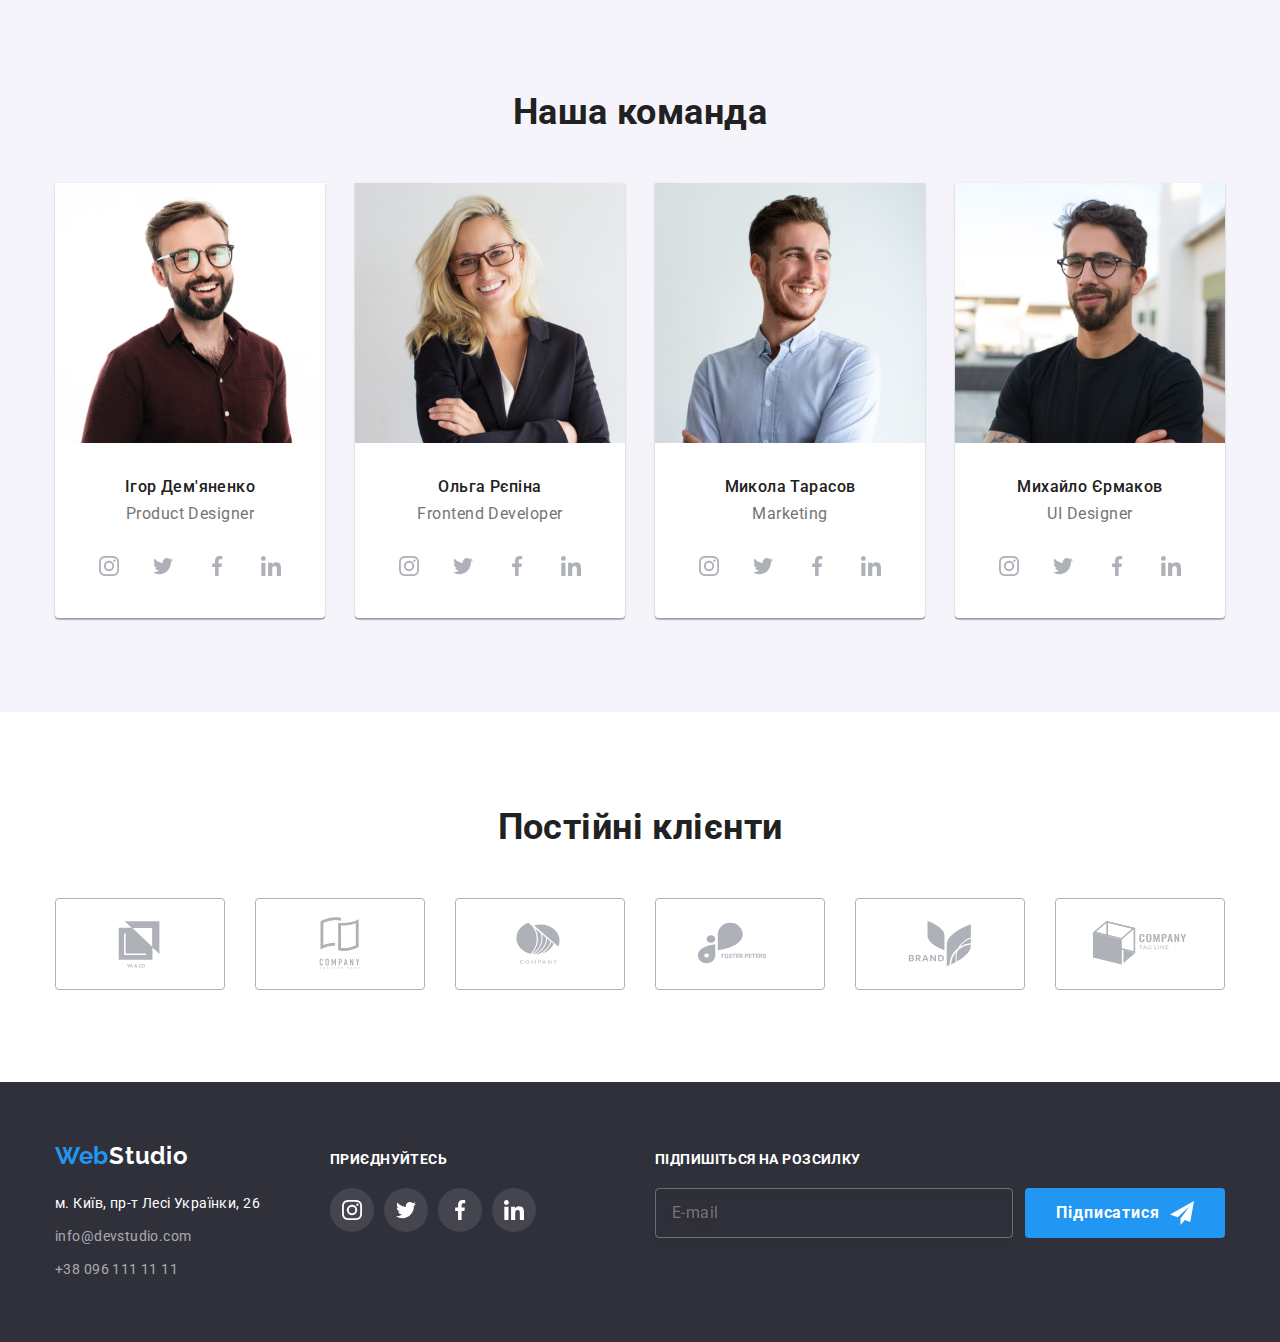
==== commit 3e097068: "Виконана адаптивна верстка футера" ====
--- a/index.html
+++ b/index.html
@@ -8,7 +8,7 @@
     <link rel="stylesheet" href="./css/main.min.css">
 </head>
 <body>
-    <!-- <header class="header">
+    <header class="header">
         <div class="header__container container">
             <nav class="header__nav">
                 <div class="nav__container">
@@ -35,7 +35,14 @@
                 </a>
             </div>
         </div>
-    </header> -->
+
+        <!-- Мобільне меню -->
+        <div>
+
+        </div>
+        <!-- Кінець мобільного меню -->
+
+    </header>
     <main>
         <section class="hero">
             <div class="container">
@@ -312,70 +319,71 @@
             </div>
         </section>
     </main>
-    <!-- <footer class="head-footer">
+    <footer class="head__footer">
         <div class="container footer">
-            <div>
-                <a class="logo-footer" href="./index.html">Web<span class="logo-accent-footer">Studio</span></a>
-                <ul class="list">
-                    <li class="footer-adress-cont">
-                        <a class="footer-adress" href="https://goo.gl/maps/aK3BdBVCncxGQwm48" target="_blank" rel="noopener noreferrer">м. Київ, пр-т Лесі Українки, 26</a>
-                    </li>
-                    <li class="footer-contact-cont">
-                        <a class="footer-contact" href="mailto:info@devstudio.com">info@devstudio.com</a>
-                    </li>
-                    <li class="footer-contact-cont">
-                        <a class="footer-contact" href="tel:+380961111111">+38 096 111 11 11</a>
-                    </li>
-                </ul>
-            </div>
-            <div class="connect">
-                <h3 class="title-connect">ПРИЄДНУЙТЕСЬ</h3>
-                <ul class="list connect-logo">
-                    <li class="sn-button">
-                        <a class="sn-link" href="./" aria-label="instagram" target="_blank" rel="noffolow">
-                            <svg class="sn-logo" width="20" height="20">
-                                <use href="./images/symbol-defs.svg#sn-instagram" target="_blank" rel="noffolow"></use>
-                            </svg>
-                        </a>
-                    </li>
-                    <li class="sn-button">
-                        <a class="sn-link" href="./" aria-label="twitter" target="_blank" rel="noffolow">
-                            <svg class="sn-logo" width="20" height="20">
-                                <use href="./images/symbol-defs.svg#sn-twitter" target="_blank" rel="noffolow"></use>
-                            </svg>
-                        </a>
-                    </li>
-                    <li class="sn-button">
-                        <a class="sn-link" href="./" aria-label="facebook" target="_blank" rel="noffolow">
-                            <svg class="sn-logo" width="20" height="20">
-                                <use href="./images/symbol-defs.svg#sn-facebook" target="_blank" rel="noffolow"></use>
-                            </svg>
-                        </a>
-                    </li>
-                    <li class="sn-button">
-                        <a class="sn-link" href="./" aria-label="linkedin" target="_blank" rel="noffolow">
-                            <svg class="sn-logo" width="20" height="20">
-                                <use href="./images/symbol-defs.svg#sn-linkedin" target="_blank" rel="noffolow"></use>
-                            </svg>
-                        </a>
-                    </li>
-                </ul>
-            </div>
-            <form class="footer-subscribe">
-                <div class="footer-subscribe-conrainer">
-                    <div class="footer-subscribe-label">
-                        <label class="title-subscribe" for="email">Підпишіться на розсилку</label>
-                        <input class="imput-email" name="email" type="email" id="email" placeholder="E-mail">
-                    </div>
-                    <button type="submit" class="footer-btn">Підписатися
-                        <svg class="footer-send" width="24" height="24">
-                            <use href="./images/sptite3.svg#footer-send"></use>
-                        </svg>
-                    </button>
-                </div>
-            </form>
+            <div class="tablet__container">
+                <div class="footer__adress">
+                    <a class="logo__footer" href="./index.html">Web<span class="logo-accent-footer">Studio</span></a>
+                    <ul class="list footer__contacts">
+                        <li class="footer-adress-cont">
+                            <a class="footer-adress" href="https://goo.gl/maps/aK3BdBVCncxGQwm48" target="_blank" rel="noopener noreferrer">м. Київ, пр-т Лесі Українки, 26</a>
+                        </li>
+                        <li class="footer-contact-cont">
+                            <a class="footer-contact" href="mailto:info@devstudio.com">info@devstudio.com</a>
+                        </li>
+                        <li class="footer-contact-cont">
+                            <a class="footer-contact" href="tel:+380961111111">+38 096 111 11 11</a>
+                        </li>
+                    </ul>
+                </div>
+                <div class="connect">
+                    <h3 class="title__connect">ПРИЄДНУЙТЕСЬ</h3>
+                    <ul class="list connect-logo">
+                        <li class="sn-button">
+                            <a class="sn-link" href="./" aria-label="instagram" target="_blank" rel="noffolow">
+                                <svg class="sn-logo" width="20" height="20">
+                                    <use href="./images/symbol-defs.svg#sn-instagram" target="_blank" rel="noffolow"></use>
+                                </svg>
+                            </a>
+                        </li>
+                        <li class="sn-button">
+                            <a class="sn-link" href="./" aria-label="twitter" target="_blank" rel="noffolow">
+                                <svg class="sn-logo" width="20" height="20">
+                                    <use href="./images/symbol-defs.svg#sn-twitter" target="_blank" rel="noffolow"></use>
+                                </svg>
+                            </a>
+                        </li>
+                        <li class="sn-button">
+                            <a class="sn-link" href="./" aria-label="facebook" target="_blank" rel="noffolow">
+                                <svg class="sn-logo" width="20" height="20">
+                                    <use href="./images/symbol-defs.svg#sn-facebook" target="_blank" rel="noffolow"></use>
+                                </svg>
+                            </a>
+                        </li>
+                        <li class="sn-button">
+                            <a class="sn-link" href="./" aria-label="linkedin" target="_blank" rel="noffolow">
+                                <svg class="sn-logo" width="20" height="20">
+                                    <use href="./images/symbol-defs.svg#sn-linkedin" target="_blank" rel="noffolow"></use>
+                                </svg>
+                            </a>
+                        </li>
+                    </ul>
+                </div>
+            </div>
+
+            <div class="footer-subscribe-conrainer">
+                <div class="footer-subscribe-label">
+                    <label class="title-subscribe" for="email">Підпишіться на розсилку</label>
+                    <input class="imput-email" name="email" type="email" id="email" placeholder="E-mail">
+                </div>
+                <button type="submit" class="footer-btn">Підписатися
+                    <svg class="footer-send" width="24" height="24">
+                        <use href="./images/sptite3.svg#footer-send"></use>
+                    </svg>
+                </button>
+            </div>
         </div>
-    </footer> -->
+    </footer>
 
     <!-- Модальне вікно -->
     <div class="backdrop is-hidden" data-modal>
@@ -442,5 +450,6 @@
     <!-- Кінець модального вікна -->
 
     <script src="./js/modal.js"></script>
+    <script src="./mobile-menu.js"></script>
 </body>
 </html>--- a/css/main.min.css
+++ b/css/main.min.css
@@ -1 +1 @@
-@import"https://fonts.googleapis.com/css2?family=Raleway:wght@700&family=Roboto:wght@400;500;700;900&display=swap";/*! modern-normalize v1.1.0 | MIT License | https://github.com/sindresorhus/modern-normalize */*,::before,::after{box-sizing:border-box}html{-moz-tab-size:4;-o-tab-size:4;tab-size:4}html{line-height:1.15;-webkit-text-size-adjust:100%}body{margin:0}body{font-family:system-ui,-apple-system,"Segoe UI",Roboto,Helvetica,Arial,sans-serif,"Apple Color Emoji","Segoe UI Emoji"}hr{height:0;color:inherit}abbr[title]{-webkit-text-decoration:underline dotted;text-decoration:underline dotted}b,strong{font-weight:bolder}code,kbd,samp,pre{font-family:ui-monospace,SFMono-Regular,Consolas,"Liberation Mono",Menlo,monospace;font-size:1em}small{font-size:80%}sub,sup{font-size:75%;line-height:0;position:relative;vertical-align:baseline}sub{bottom:-0.25em}sup{top:-0.5em}table{text-indent:0;border-color:inherit}button,input,optgroup,select,textarea{font-family:inherit;font-size:100%;line-height:1.15;margin:0}button,select{text-transform:none}button,[type=button],[type=reset],[type=submit]{-webkit-appearance:button}::-moz-focus-inner{border-style:none;padding:0}:-moz-focusring{outline:1px dotted ButtonText}:-moz-ui-invalid{box-shadow:none}legend{padding:0}progress{vertical-align:baseline}::-webkit-inner-spin-button,::-webkit-outer-spin-button{height:auto}[type=search]{-webkit-appearance:textfield;outline-offset:-2px}::-webkit-search-decoration{-webkit-appearance:none}::-webkit-file-upload-button{-webkit-appearance:button;font:inherit}summary{display:list-item}html{box-sizing:border-box}*,*::before,*::after{box-sizing:inherit}h1,h2,h3,h4,h5,h6,p,ul{margin:0;padding:0}img{display:block;width:100%;height:auto}body{background-color:var(--primary-bgr-color);font-family:"Roboto",sans-serif;font-weight:400;font-size:14px;line-height:1.71;letter-spacing:.03em;color:var(--primary-text-colour)}.list{list-style:none;padding:0;margin:0}.visually-hidden{position:absolute;width:1px;height:1px;margin:-1px;padding:0;overflow:hidden;border:0;clip:rect(0 0 0 0)}:root{--primary-text-colour: #757575;--title-text-colour: #212121;--logo-text-color: #000000;--accent-text-color: #2196F3;--hero-text-color: #FFFFFF;--primary-bgr-color: #ffffff;--secondary-bgr-color: #F5F4FA;--footer-brt-color: #2F303A}.section{padding:60px 0}@media screen and (min-width: 1200px){.section{padding-top:94px;padding-bottom:94px}}.container{width:100%;margin-left:auto;margin-right:auto}@media screen and (min-width: 480px){.container{padding-left:15px;padding-right:15px}}@media screen and (min-width: 480px){.container{width:480px}}@media screen and (min-width: 768px){.container{width:768px}}@media screen and (min-width: 1200px){.container{width:1200px}}.section-title{font-weight:700;font-size:28px;line-height:1.17;color:var(--title-text-colour);text-align:center;margin-bottom:30px}@media screen and (min-width: 1200px){.section-title{margin-bottom:50px;font-size:36px}}.header{border-bottom:1px solid #ececec}.header__container{display:flex;justify-content:space-between}.header__nav{display:flex;align-items:center;justify-content:space-between}.nav__container{display:flex;align-items:center}.header__logo{text-decoration:none;font-family:"Raleway";font-weight:700;font-size:26px;line-height:1.19;color:var(--accent-text-color);margin-right:93px}.header__logo-accent{color:var(--logo-text-color)}.header__cont{display:flex;align-items:center}.nav__links{display:flex}.nav__links .item:not(:last-child){margin-right:50px}.nav .link{display:block;padding-top:32px;padding-bottom:32px;text-decoration:none;color:var(--title-text-colour);font-weight:500;font-size:14px;line-height:1.14;letter-spacing:.02em;transition:color 250ms cubic-bezier(0.4, 0, 0.2, 1)}.nav .link:focus,.nav .link:hover{color:var(--accent-text-color)}.nav .current{color:var(--accent-text-color);position:relative}.nav .current::after{content:"";position:absolute;left:0;bottom:0;display:block;width:100%;height:4px;background-color:var(--accent-text-color);border-radius:2px;bottom:-1px}.cont__link{display:flex;align-items:center;text-decoration:none;color:var(--primary-text-colour);font-weight:500;font-size:14px;line-height:1.14;letter-spacing:.02em;transition:color 250ms cubic-bezier(0.4, 0, 0.2, 1)}.cont__link:focus,.cont__link:hover{color:var(--accent-text-color)}.header__cont .cont__link:not(:last-child){margin-right:50px}.cont__icon{margin-right:10px;fill:currentColor}.hero{background-color:var(--footer-brt-color);padding:200px 0;height:400px;margin-left:auto;margin-right:auto;padding-top:118px;padding-bottom:0px;background-image:linear-gradient(to right, rgba(47, 48, 58, 0.4), rgba(47, 48, 58, 0.4)),url(../images/hero-img.jpg);background-repeat:no-repeat;background-position:center;background-size:cover}@media screen and (min-width: 1200px){.hero{max-width:1600px;height:600px;padding-top:200px}}.hero__title{margin-bottom:30px;margin-left:auto;margin-right:auto;max-width:250px;font-weight:900;font-size:18px;line-height:1.62;text-align:center;letter-spacing:.06em;text-transform:uppercase;color:var(--hero-text-color)}@media screen and (min-width: 480px){.hero__title{font-size:26px;max-width:360px}}@media screen and (min-width: 1200px){.hero__title{font-size:44px;max-width:360px;line-height:1.36;max-width:696px;margin-left:auto;margin-right:auto}}.hero__btn{display:flex;justify-content:center}.btn__item{display:inline-block;border-radius:4px;padding:7px;min-width:140px;color:var(--hero-text-color);background-color:var(--accent-text-color);box-shadow:0px 4px 4px rgba(0,0,0,.15);border:rgba(0,0,0,0);font-weight:700;font-size:12px;line-height:1.88;letter-spacing:.06em;text-align:center;transition:background-color 250ms cubic-bezier(0.4, 0, 0.2, 1),color 250ms cubic-bezier(0.4, 0, 0.2, 1)}.btn__item:focus,.btn__item:hover,.btn__item:active{color:var(--accent-text-color);background-color:var(--secondary-bgr-color);cursor:pointer}@media screen and (min-width: 480px){.btn__item{padding:10px 32px;font-size:16px;min-width:200px}}.backdrop{position:fixed;display:flex;align-items:center;justify-content:center;top:0;width:100%;height:100%;opacity:1;background-color:rgba(0,0,0,.2);transition:opacity 250ms cubic-bezier(0.4, 0, 0.2, 1),visibility 250ms cubic-bezier(0.4, 0, 0.2, 1)}.is-hidden{visibility:hidden;opacity:0;pointer-events:none}.backdrop.is-hidden .modal{transform:scale(2)}.modal{position:relative;width:320px;min-height:581px;background-color:var(--primary-bgr-color);border-radius:4px;box-shadow:0px 1px 3px rgba(0,0,0,.12),0px 1px 1px rgba(0,0,0,.14),0px 2px 1px rgba(0,0,0,.2);transition:transform 250ms cubic-bezier(0.4, 0, 0.2, 1)}@media screen and (min-width: 480px){.modal{width:450px;min-height:609px}}@media screen and (min-width: 1200px){.modal{width:528px;min-height:581px}}.backdrop.is-hidden .modal{transform:translate(0%, 0%) scale(0)}.close-btn{position:absolute;top:8px;right:8px;display:flex;align-items:center;justify-content:center;width:30px;height:30px;border:1px solid rgba(0,0,0,.1);border-radius:50%;background-color:rgba(0,0,0,0);cursor:pointer}.svg-close-btn{width:18px;height:18px;fill:var(--logo-text-color);background-color:var(--primary-bgr-color);transition:fill 250ms cubic-bezier(0.4, 0, 0.2, 1)}.svg-close-btn:focus,.svg-close-btn:hover{fill:var(--accent-text-color)}.modal-form-title{display:block;font-weight:700;font-size:20px;line-height:1.15;text-align:center;letter-spacing:.03em;color:var(--title-text-colour);margin-bottom:12px}.modal-main-form{margin-left:auto;margin-right:auto;padding:40px}@media screen and (min-width: 480px){.modal-main-form{width:450px}}@media screen and (min-width: 1200px){.modal-main-form{width:528px}}.input-area{display:flex;flex-direction:column;position:relative;margin-bottom:10px}.form-label{font-size:12px;line-height:1.15;letter-spacing:.01em;margin-bottom:4px;color:var(--primary-text-colour)}.form-input{width:100%;height:40px;border:1px solid rgba(33,33,33,.2);border-radius:4px;margin-top:4px;outline:none;padding-left:42px;cursor:pointer;transition:border-color 250ms cubic-bezier(0.4, 0, 0.2, 1)}.form-input:focus{border-color:var(--accent-text-color)}.modal-icon{position:absolute;left:12px;transform:translateY(15px);width:18px;height:18px;fill:var(--title-text-colour);cursor:pointer;transition:fill 250ms cubic-bezier(0.4, 0, 0.2, 1)}.form-input:focus+.modal-icon{fill:var(--accent-text-color)}.form-text-area{resize:none;height:120px;padding:12px 16px;border:1px solid rgba(33,33,33,.2);border-radius:4px;outline:none;cursor:pointer;transition:border-color 250ms cubic-bezier(0.4, 0, 0.2, 1)}.form-text-area:focus{border-color:var(--accent-text-color)}.form-text-area::-moz-placeholder{font-weight:400;font-size:12px;line-height:1.17;letter-spacing:.01em;color:rgba(117,117,117,.5);-moz-transition:color 250ms cubic-bezier(0.4, 0, 0.2, 1);transition:color 250ms cubic-bezier(0.4, 0, 0.2, 1)}.form-text-area:-ms-input-placeholder{font-weight:400;font-size:12px;line-height:1.17;letter-spacing:.01em;color:rgba(117,117,117,.5);-ms-transition:color 250ms cubic-bezier(0.4, 0, 0.2, 1);transition:color 250ms cubic-bezier(0.4, 0, 0.2, 1)}.form-text-area::placeholder{font-weight:400;font-size:12px;line-height:1.17;letter-spacing:.01em;color:rgba(117,117,117,.5);transition:color 250ms cubic-bezier(0.4, 0, 0.2, 1)}.form-text-area:focus::-moz-placeholder{color:var(--accent-text-color)}.form-text-area:focus:-ms-input-placeholder{color:var(--accent-text-color)}.form-text-area:focus::placeholder{color:var(--accent-text-color)}.accept{margin-top:25px;margin-bottom:30px}.privacy{line-height:1.71}.privacy-input{position:absolute;width:1px;height:1px;margin:-1px;bottom:0;padding:0;clip:rect(0 0 0 0);overflow:hidden}.privacy-wrapp{font-size:11px;line-height:1.14}@media screen and (max-width: 479px){.privacy-wrapp{font-size:10px;line-height:1.11}}@media screen and (min-width: 1200px){.privacy-wrapp{font-size:14px;line-height:1.71}}.modal-check{fill:rgba(0,0,0,0);border:2px solid var(--title-text-colour);border-radius:2px;margin-right:8px;vertical-align:middle}.privacy-input:checked+.privacy .modal-check{border:none;fill:var(--accent-text-color)}.form-link{font-size:11px;line-height:1.14;margin-left:3px;color:var(--accent-text-color)}@media screen and (max-width: 479px){.form-link{font-size:10px;line-height:1.11}}@media screen and (min-width: 1200px){.form-link{font-size:14px;line-height:1.71}}.form__btn{display:flex;align-items:center;justify-content:center;margin:0 auto;padding:10px 56px;border:none;border-radius:4px;text-align:center;text-decoration:none;font-family:"Roboto";font-style:normal;font-weight:700;font-size:16px;line-height:1.87;letter-spacing:.06em;cursor:pointer;background-color:var(--accent-text-color);box-shadow:0px 4px 4px rgba(0,0,0,.15);color:var(--hero-text-color);transition:background-color 250ms cubic-bezier(0.4, 0, 0.2, 1)}.form__btn:focus,.form__btn:hover{background-color:var(--secondary-bgr-color)}.benefits__list{display:flex;flex-wrap:wrap;justify-content:center;grid-gap:30px}.benefit__item{justify-content:center;grid-gap:30px}@media screen and (min-width: 480px){.benefit__item{width:450px}}@media screen and (min-width: 768px){.benefit__item{width:354px}}@media screen and (min-width: 1200px){.benefit__item{width:270px}}.benefit__icon{display:flex;height:120px;align-items:center;justify-content:center;flex-direction:column;margin-bottom:30px;background:#f5f4fa;border-radius:4px;fill:currentColor}.benefit__title{font-weight:700;font-size:14px;line-height:1.14;color:var(--title-text-colour);text-transform:uppercase;margin-bottom:10px;text-align:center}@media screen and (min-width: 768px){.benefit__title{text-align:left}}.functions{padding-top:0px;display:none}@media screen and (min-width: 1200px){.functions{display:block}}.functions-list{display:flex;grid-gap:30px}.function__item{position:relative}.function__descr{font-weight:700;line-height:1.14;text-transform:uppercase;color:var(--hero-text-color);background-color:rgba(47,48,58,.8);position:absolute;bottom:0;width:100%;display:block;text-align:center;padding-top:27px;padding-bottom:27px}.team{background-color:var(--secondary-bgr-color)}.team-list{display:flex;flex-wrap:wrap;grid-gap:30px;justify-content:center;align-items:center}.team-card{background:var(--primary-bgr-color);box-shadow:0px 1px 3px rgba(0,0,0,.12),0px 1px 1px rgba(0,0,0,.14),0px 2px 1px rgba(0,0,0,.2);border-radius:0px 0px 4px 4px}@media screen and (max-width: 479px){.team-card{width:270px}}@media screen and (min-width: 480px){.team-card{width:450px}}@media screen and (min-width: 768px){.team-card{width:354px}}@media screen and (min-width: 1200px){.team-card{width:270px}}.team-member{padding:30px 32px}.team-name{font-weight:500;font-size:16px;text-align:center;color:var(--title-text-colour)}.team-role{font-weight:400;font-size:16px;text-align:center;letter-spacing:.03em;margin-bottom:16px}.connect-team-logo{display:flex;justify-content:center;align-items:center;padding:0px 32px;margin-top:16px;list-style:none;gap:10px}.sn-team-button{width:44px;height:44px;border-radius:50%}.connect-tam-logo .sn-team-button:not(:last-child){margin-right:10px}.sn-team-link{display:flex;align-items:center;justify-content:center;width:44px;height:44px;border-radius:50%;fill:#afb1b8;background-color:rgba(0,0,0,0);transition:background-color 250ms cubic-bezier(0.4, 0, 0.2, 1),fill 250ms cubic-bezier(0.4, 0, 0.2, 1)}.sn-team-link:hover,.sn-team-link:focus{background-color:var(--accent-text-color);fill:var(--hero-text-color);cursor:pointer}.client{display:flex;flex-wrap:wrap}.client-list{grid-gap:30px;justify-content:center;align-items:center}.client-item{height:90px}@media screen and (max-width: 767px){.client-item{width:210px}}@media screen and (min-width: 768px){.client-item{width:226px}}@media screen and (min-width: 1200px){.client-item{width:170px}}.client-button{height:92px;border:1px solid #afb1b8;fill:#afb1b8;border-radius:4px;display:flex;justify-content:center;align-items:center;transition:border 250ms cubic-bezier(0.4, 0, 0.2, 1),fill 250ms cubic-bezier(0.4, 0, 0.2, 1)}.client-button:focus,.client-button:hover{border:1px solid var(--accent-text-color);fill:var(--accent-text-color);cursor:pointer}.portfolio-btn-cont{display:flex;justify-content:center;margin-bottom:50px}.portfolio-nav{display:inline-flex;margin-right:8px}.portfolio-btn-cont .portfolio-nav:last-child{margin-right:0px}.btn-gray{border-radius:4px;padding:6px 22px;min-width:73px;color:var(--title-text-colour);background-color:var(--secondary-bgr-color);border:rgba(0,0,0,0);font-weight:500;font-size:16px;line-height:1.62;text-align:center;letter-spacing:.03em;transition:background-color 250ms cubic-bezier(0.4, 0, 0.2, 1),color 250ms cubic-bezier(0.4, 0, 0.2, 1)}.btn-gray:hover,.btn-gray:focus{color:var(--hero-text-color);background-color:var(--accent-text-color);box-shadow:0px 3px 1px rgba(0,0,0,.1),0px 1px 2px rgba(0,0,0,.08),0px 2px 2px rgba(0,0,0,.12);cursor:pointer;transition:box-shadow 250ms cubic-bezier(0.4, 0, 0.2, 1)}.portfolio-section{display:flex;flex-wrap:wrap;gap:30px 30px}.portfolio-list{background-color:var(--hero-text-color);box-shadow:rgba(0,0,0,0);transition:background-color 250ms cubic-bezier(0.4, 0, 0.2, 1),box-shadow 250ms cubic-bezier(0.4, 0, 0.2, 1)}.portfolio-list:hover,.portfolio-list:focus{box-shadow:0px 1px 1px rgba(0,0,0,.12),0px 4px 4px rgba(0,0,0,.06),1px 4px 6px rgba(0,0,0,.16)}.portfolio-ovelay{position:relative;overflow:hidden}.portfolio-ovelay-text{display:block;position:absolute;transform:translateY(100%);top:0;left:0;width:100%;height:100%;padding-top:63px;padding-left:24px;padding-right:24px;font-size:18px;line-height:1.6;color:var(--hero-text-color);background-color:rgba(33,150,243,.9);transition:transform 250ms cubic-bezier(0.4, 0, 0.2, 1)}.portfolio-list:hover .portfolio-ovelay-text,.portfolio-list:focus .portfolio-ovelay-text{transform:translateY(0%)}.img{vertical-align:bottom}.portfolio-dsr{border:1px solid #eee;border-top:rgba(0,0,0,0);padding:20px}.portfolio-section .portfolio-list:nth-child(3n){margin-right:0}.portfolio-section .portfolio-list:nth-child(n+7){margin-bottom:0}.portfolio-list-title{font-weight:700;font-size:18px;line-height:2;letter-spacing:.06em;color:var(--title-text-colour);margin-bottom:4px}.portfolio-list-text{font-size:16px;line-height:1.88}.head-footer{background-color:var(--footer-brt-color);padding:60px 0}.footer{display:flex}.logo-footer{text-decoration:none;font-family:"Raleway";font-weight:700;font-size:26px;line-height:1.19;color:var(--accent-text-color)}.logo-accent{color:var(--logo-text-color)}.logo-accent-footer{color:var(--hero-text-color)}.footer-adress-cont{margin-top:20px}.footer-adress{text-decoration:none;font-style:normal;font-weight:400;font-size:14px;line-height:1.71;color:var(--hero-text-color);transition:color 250ms cubic-bezier(0.4, 0, 0.2, 1)}.footer-adress:focus,.footer-adress:hover{color:var(--accent-text-color);cursor:pointer}.footer-contact-cont{margin-top:9px}.footer-contact{text-decoration:none;font-style:normal;font-weight:400;font-size:14px;line-height:1.71;color:rgba(255,255,255,.6);transition:color 250ms cubic-bezier(0.4, 0, 0.2, 1)}.footer-contact:focus,.footer-contact:hover{color:var(--hero-text-color);cursor:pointer}.connect{margin-top:12px;margin-left:94px}.title-connect{font-size:14px;line-height:1.14;letter-spacing:.03em;color:var(--hero-text-color);margin-bottom:20px}.connect-logo{display:flex}.sn-button{width:44px;height:44px;border-radius:50%}.connect-logo .sn-button:not(:last-child){margin-right:10px}.sn-link{display:flex;align-items:center;justify-content:center;width:44px;height:44px;border-radius:50%;background-color:rgba(255,255,255,.1);fill:var(--hero-text-color);transition:background-color 250ms cubic-bezier(0.4, 0, 0.2, 1),fill 250ms cubic-bezier(0.4, 0, 0.2, 1)}.sn-link:focus,.sn-link:hover{background-color:var(--accent-text-color);cursor:pointer}.footer-subscribe{margin-left:auto}.footer-subscribe-conrainer{display:flex;align-items:end}.footer-subscribe-label{display:flex;flex-direction:column}.title-subscribe{display:block;margin-top:12px;margin-bottom:20px;font-weight:700;font-size:14px;line-height:1.14;letter-spacing:.03em;text-transform:uppercase;color:var(--hero-text-color)}.imput-email{width:358px;height:50px;padding-left:16px;border:1px solid rgba(255,255,255,.3);filter:drop-shadow(0px 4px 4px rgba(0, 0, 0, 0.15));border-radius:4px;background-color:rgba(0,0,0,0);font-weight:400;font-size:16px;line-height:1.25;letter-spacing:.03em;color:rgba(255,255,255,.6)}.footer-btn{display:flex;justify-content:center;align-items:center;gap:10px;width:200px;height:50px;margin-left:12px;font-weight:700;font-size:16px;line-height:1.88;letter-spacing:.06em;color:var(--hero-text-color);background-color:var(--accent-text-color);border:none;border-radius:4px;cursor:pointer;fill:var(--hero-text-color);transition:background-color 500ms cubic-bezier(0.4, 0, 0.2, 1),color 500ms cubic-bezier(0.4, 0, 0.2, 1),fill 500ms cubic-bezier(0.4, 0, 0.2, 1)}.footer-btn:focus,.footer-btn:hover{background-color:var(--secondary-bgr-color);fill:var(--accent-text-color);color:var(--accent-text-color)}/*# sourceMappingURL=main.min.css.map */+@import"https://fonts.googleapis.com/css2?family=Raleway:wght@700&family=Roboto:wght@400;500;700;900&display=swap";/*! modern-normalize v1.1.0 | MIT License | https://github.com/sindresorhus/modern-normalize */*,::before,::after{box-sizing:border-box}html{-moz-tab-size:4;-o-tab-size:4;tab-size:4}html{line-height:1.15;-webkit-text-size-adjust:100%}body{margin:0}body{font-family:system-ui,-apple-system,"Segoe UI",Roboto,Helvetica,Arial,sans-serif,"Apple Color Emoji","Segoe UI Emoji"}hr{height:0;color:inherit}abbr[title]{-webkit-text-decoration:underline dotted;text-decoration:underline dotted}b,strong{font-weight:bolder}code,kbd,samp,pre{font-family:ui-monospace,SFMono-Regular,Consolas,"Liberation Mono",Menlo,monospace;font-size:1em}small{font-size:80%}sub,sup{font-size:75%;line-height:0;position:relative;vertical-align:baseline}sub{bottom:-0.25em}sup{top:-0.5em}table{text-indent:0;border-color:inherit}button,input,optgroup,select,textarea{font-family:inherit;font-size:100%;line-height:1.15;margin:0}button,select{text-transform:none}button,[type=button],[type=reset],[type=submit]{-webkit-appearance:button}::-moz-focus-inner{border-style:none;padding:0}:-moz-focusring{outline:1px dotted ButtonText}:-moz-ui-invalid{box-shadow:none}legend{padding:0}progress{vertical-align:baseline}::-webkit-inner-spin-button,::-webkit-outer-spin-button{height:auto}[type=search]{-webkit-appearance:textfield;outline-offset:-2px}::-webkit-search-decoration{-webkit-appearance:none}::-webkit-file-upload-button{-webkit-appearance:button;font:inherit}summary{display:list-item}html{box-sizing:border-box}*,*::before,*::after{box-sizing:inherit}h1,h2,h3,h4,h5,h6,p,ul{margin:0;padding:0}img{display:block;width:100%;height:auto}body{background-color:var(--primary-bgr-color);font-family:"Roboto",sans-serif;font-weight:400;font-size:14px;line-height:1.71;letter-spacing:.03em;color:var(--primary-text-colour)}.list{list-style:none;padding:0;margin:0}.visually-hidden{position:absolute;width:1px;height:1px;margin:-1px;padding:0;overflow:hidden;border:0;clip:rect(0 0 0 0)}:root{--primary-text-colour: #757575;--title-text-colour: #212121;--logo-text-color: #000000;--accent-text-color: #2196F3;--hero-text-color: #FFFFFF;--primary-bgr-color: #ffffff;--secondary-bgr-color: #F5F4FA;--footer-brt-color: #2F303A}.section{padding:60px 0}@media screen and (min-width: 1200px){.section{padding-top:94px;padding-bottom:94px}}.container{width:100%;margin-left:auto;margin-right:auto}@media screen and (min-width: 480px){.container{padding-left:15px;padding-right:15px}}@media screen and (min-width: 480px){.container{width:480px}}@media screen and (min-width: 768px){.container{width:768px}}@media screen and (min-width: 1200px){.container{width:1200px}}.section-title{font-weight:700;font-size:28px;line-height:1.17;color:var(--title-text-colour);text-align:center;margin-bottom:30px}@media screen and (min-width: 1200px){.section-title{margin-bottom:50px;font-size:36px}}.header{border-bottom:1px solid #ececec}.header__container{display:flex;justify-content:space-between}.header__nav{display:flex;align-items:center;justify-content:space-between}.nav__container{display:flex;align-items:center}.header__logo{text-decoration:none;font-family:"Raleway";font-weight:700;font-size:26px;line-height:1.19;color:var(--accent-text-color);margin-right:93px}.header__logo-accent{color:var(--logo-text-color)}.header__cont{display:flex;align-items:center}.nav__links{display:flex}.nav__links .item:not(:last-child){margin-right:50px}.nav .link{display:block;padding-top:32px;padding-bottom:32px;text-decoration:none;color:var(--title-text-colour);font-weight:500;font-size:14px;line-height:1.14;letter-spacing:.02em;transition:color 250ms cubic-bezier(0.4, 0, 0.2, 1)}.nav .link:focus,.nav .link:hover{color:var(--accent-text-color)}.nav .current{color:var(--accent-text-color);position:relative}.nav .current::after{content:"";position:absolute;left:0;bottom:0;display:block;width:100%;height:4px;background-color:var(--accent-text-color);border-radius:2px;bottom:-1px}.cont__link{display:flex;align-items:center;text-decoration:none;color:var(--primary-text-colour);font-weight:500;font-size:14px;line-height:1.14;letter-spacing:.02em;transition:color 250ms cubic-bezier(0.4, 0, 0.2, 1)}.cont__link:focus,.cont__link:hover{color:var(--accent-text-color)}.header__cont .cont__link:not(:last-child){margin-right:50px}.cont__icon{margin-right:10px;fill:currentColor}.hero{background-color:var(--footer-brt-color);padding:200px 0;height:400px;margin-left:auto;margin-right:auto;padding-top:118px;padding-bottom:0px;background-image:linear-gradient(to right, rgba(47, 48, 58, 0.4), rgba(47, 48, 58, 0.4)),url(../images/hero-img.jpg);background-repeat:no-repeat;background-position:center;background-size:cover}@media screen and (min-width: 1200px){.hero{max-width:1600px;height:600px;padding-top:200px}}.hero__title{margin-bottom:30px;margin-left:auto;margin-right:auto;max-width:250px;font-weight:900;font-size:18px;line-height:1.62;text-align:center;letter-spacing:.06em;text-transform:uppercase;color:var(--hero-text-color)}@media screen and (min-width: 480px){.hero__title{font-size:26px;max-width:360px}}@media screen and (min-width: 1200px){.hero__title{font-size:44px;max-width:360px;line-height:1.36;max-width:696px;margin-left:auto;margin-right:auto}}.hero__btn{display:flex;justify-content:center}.btn__item{display:inline-block;border-radius:4px;padding:7px;min-width:140px;color:var(--hero-text-color);background-color:var(--accent-text-color);box-shadow:0px 4px 4px rgba(0,0,0,.15);border:rgba(0,0,0,0);font-weight:700;font-size:12px;line-height:1.88;letter-spacing:.06em;text-align:center;transition:background-color 250ms cubic-bezier(0.4, 0, 0.2, 1),color 250ms cubic-bezier(0.4, 0, 0.2, 1)}.btn__item:focus,.btn__item:hover,.btn__item:active{color:var(--accent-text-color);background-color:var(--secondary-bgr-color);cursor:pointer}@media screen and (min-width: 480px){.btn__item{padding:10px 32px;font-size:16px;min-width:200px}}.backdrop{position:fixed;display:flex;align-items:center;justify-content:center;top:0;width:100%;height:100%;opacity:1;background-color:rgba(0,0,0,.2);transition:opacity 250ms cubic-bezier(0.4, 0, 0.2, 1),visibility 250ms cubic-bezier(0.4, 0, 0.2, 1)}.is-hidden{visibility:hidden;opacity:0;pointer-events:none}.backdrop.is-hidden .modal{transform:scale(2)}.modal{position:relative;width:320px;min-height:581px;background-color:var(--primary-bgr-color);border-radius:4px;box-shadow:0px 1px 3px rgba(0,0,0,.12),0px 1px 1px rgba(0,0,0,.14),0px 2px 1px rgba(0,0,0,.2);transition:transform 250ms cubic-bezier(0.4, 0, 0.2, 1)}@media screen and (min-width: 480px){.modal{width:450px;min-height:609px}}@media screen and (min-width: 1200px){.modal{width:528px;min-height:581px}}.backdrop.is-hidden .modal{transform:translate(0%, 0%) scale(0)}.close-btn{position:absolute;top:8px;right:8px;display:flex;align-items:center;justify-content:center;width:30px;height:30px;border:1px solid rgba(0,0,0,.1);border-radius:50%;background-color:rgba(0,0,0,0);cursor:pointer}.svg-close-btn{width:18px;height:18px;fill:var(--logo-text-color);background-color:var(--primary-bgr-color);transition:fill 250ms cubic-bezier(0.4, 0, 0.2, 1)}.svg-close-btn:focus,.svg-close-btn:hover{fill:var(--accent-text-color)}.modal-form-title{display:block;font-weight:700;font-size:20px;line-height:1.15;text-align:center;letter-spacing:.03em;color:var(--title-text-colour);margin-bottom:12px}.modal-main-form{margin-left:auto;margin-right:auto;padding:40px}@media screen and (min-width: 480px){.modal-main-form{width:450px}}@media screen and (min-width: 1200px){.modal-main-form{width:528px}}.input-area{display:flex;flex-direction:column;position:relative;margin-bottom:10px}.form-label{font-size:12px;line-height:1.15;letter-spacing:.01em;margin-bottom:4px;color:var(--primary-text-colour)}.form-input{width:100%;height:40px;border:1px solid rgba(33,33,33,.2);border-radius:4px;margin-top:4px;outline:none;padding-left:42px;cursor:pointer;transition:border-color 250ms cubic-bezier(0.4, 0, 0.2, 1)}.form-input:focus{border-color:var(--accent-text-color)}.modal-icon{position:absolute;left:12px;transform:translateY(15px);width:18px;height:18px;fill:var(--title-text-colour);cursor:pointer;transition:fill 250ms cubic-bezier(0.4, 0, 0.2, 1)}.form-input:focus+.modal-icon{fill:var(--accent-text-color)}.form-text-area{resize:none;height:120px;padding:12px 16px;border:1px solid rgba(33,33,33,.2);border-radius:4px;outline:none;cursor:pointer;transition:border-color 250ms cubic-bezier(0.4, 0, 0.2, 1)}.form-text-area:focus{border-color:var(--accent-text-color)}.form-text-area::-moz-placeholder{font-weight:400;font-size:12px;line-height:1.17;letter-spacing:.01em;color:rgba(117,117,117,.5);-moz-transition:color 250ms cubic-bezier(0.4, 0, 0.2, 1);transition:color 250ms cubic-bezier(0.4, 0, 0.2, 1)}.form-text-area:-ms-input-placeholder{font-weight:400;font-size:12px;line-height:1.17;letter-spacing:.01em;color:rgba(117,117,117,.5);-ms-transition:color 250ms cubic-bezier(0.4, 0, 0.2, 1);transition:color 250ms cubic-bezier(0.4, 0, 0.2, 1)}.form-text-area::placeholder{font-weight:400;font-size:12px;line-height:1.17;letter-spacing:.01em;color:rgba(117,117,117,.5);transition:color 250ms cubic-bezier(0.4, 0, 0.2, 1)}.form-text-area:focus::-moz-placeholder{color:var(--accent-text-color)}.form-text-area:focus:-ms-input-placeholder{color:var(--accent-text-color)}.form-text-area:focus::placeholder{color:var(--accent-text-color)}.accept{margin-top:25px;margin-bottom:30px}.privacy{line-height:1.71}.privacy-input{position:absolute;width:1px;height:1px;margin:-1px;bottom:0;padding:0;clip:rect(0 0 0 0);overflow:hidden}.privacy-wrapp{font-size:11px;line-height:1.14}@media screen and (max-width: 479px){.privacy-wrapp{font-size:10px;line-height:1.11}}@media screen and (min-width: 1200px){.privacy-wrapp{font-size:14px;line-height:1.71}}.modal-check{fill:rgba(0,0,0,0);border:2px solid var(--title-text-colour);border-radius:2px;margin-right:8px;vertical-align:middle}.privacy-input:checked+.privacy .modal-check{border:none;fill:var(--accent-text-color)}.form-link{font-size:11px;line-height:1.14;margin-left:3px;color:var(--accent-text-color)}@media screen and (max-width: 479px){.form-link{font-size:10px;line-height:1.11}}@media screen and (min-width: 1200px){.form-link{font-size:14px;line-height:1.71}}.form__btn{display:flex;align-items:center;justify-content:center;margin:0 auto;padding:10px 56px;border:none;border-radius:4px;text-align:center;text-decoration:none;font-family:"Roboto";font-style:normal;font-weight:700;font-size:16px;line-height:1.87;letter-spacing:.06em;cursor:pointer;background-color:var(--accent-text-color);box-shadow:0px 4px 4px rgba(0,0,0,.15);color:var(--hero-text-color);transition:background-color 250ms cubic-bezier(0.4, 0, 0.2, 1)}.form__btn:focus,.form__btn:hover{background-color:var(--secondary-bgr-color)}.benefits__list{display:flex;flex-wrap:wrap;justify-content:center;grid-gap:30px}.benefit__item{justify-content:center;grid-gap:30px}@media screen and (min-width: 480px){.benefit__item{width:450px}}@media screen and (min-width: 768px){.benefit__item{width:354px}}@media screen and (min-width: 1200px){.benefit__item{width:270px}}.benefit__icon{display:flex;height:120px;align-items:center;justify-content:center;flex-direction:column;margin-bottom:30px;background:#f5f4fa;border-radius:4px;fill:currentColor}.benefit__title{font-weight:700;font-size:14px;line-height:1.14;color:var(--title-text-colour);text-transform:uppercase;margin-bottom:10px;text-align:center}@media screen and (min-width: 768px){.benefit__title{text-align:left}}.functions{padding-top:0px;display:none}@media screen and (min-width: 1200px){.functions{display:block}}.functions-list{display:flex;grid-gap:30px}.function__item{position:relative}.function__descr{font-weight:700;line-height:1.14;text-transform:uppercase;color:var(--hero-text-color);background-color:rgba(47,48,58,.8);position:absolute;bottom:0;width:100%;display:block;text-align:center;padding-top:27px;padding-bottom:27px}.team{background-color:var(--secondary-bgr-color)}.team-list{display:flex;flex-wrap:wrap;grid-gap:30px;justify-content:center;align-items:center}.team-card{background:var(--primary-bgr-color);box-shadow:0px 1px 3px rgba(0,0,0,.12),0px 1px 1px rgba(0,0,0,.14),0px 2px 1px rgba(0,0,0,.2);border-radius:0px 0px 4px 4px}@media screen and (max-width: 479px){.team-card{width:270px}}@media screen and (min-width: 480px){.team-card{width:450px}}@media screen and (min-width: 768px){.team-card{width:354px}}@media screen and (min-width: 1200px){.team-card{width:270px}}.team-member{padding:30px 32px}.team-name{font-weight:500;font-size:16px;text-align:center;color:var(--title-text-colour)}.team-role{font-weight:400;font-size:16px;text-align:center;letter-spacing:.03em;margin-bottom:16px}.connect-team-logo{display:flex;justify-content:center;align-items:center;padding:0px 32px;margin-top:16px;list-style:none;gap:10px}.sn-team-button{width:44px;height:44px;border-radius:50%}.connect-tam-logo .sn-team-button:not(:last-child){margin-right:10px}.sn-team-link{display:flex;align-items:center;justify-content:center;width:44px;height:44px;border-radius:50%;fill:#afb1b8;background-color:rgba(0,0,0,0);transition:background-color 250ms cubic-bezier(0.4, 0, 0.2, 1),fill 250ms cubic-bezier(0.4, 0, 0.2, 1)}.sn-team-link:hover,.sn-team-link:focus{background-color:var(--accent-text-color);fill:var(--hero-text-color);cursor:pointer}.client{display:flex;flex-wrap:wrap}.client-list{grid-gap:30px;justify-content:center;align-items:center}.client-item{height:90px}@media screen and (max-width: 767px){.client-item{width:210px}}@media screen and (min-width: 768px){.client-item{width:226px}}@media screen and (min-width: 1200px){.client-item{width:170px}}.client-button{height:92px;border:1px solid #afb1b8;fill:#afb1b8;border-radius:4px;display:flex;justify-content:center;align-items:center;transition:border 250ms cubic-bezier(0.4, 0, 0.2, 1),fill 250ms cubic-bezier(0.4, 0, 0.2, 1)}.client-button:focus,.client-button:hover{border:1px solid var(--accent-text-color);fill:var(--accent-text-color);cursor:pointer}.portfolio-btn-cont{display:flex;justify-content:center;margin-bottom:50px}.portfolio-nav{display:inline-flex;margin-right:8px}.portfolio-btn-cont .portfolio-nav:last-child{margin-right:0px}.btn-gray{border-radius:4px;padding:6px 22px;min-width:73px;color:var(--title-text-colour);background-color:var(--secondary-bgr-color);border:rgba(0,0,0,0);font-weight:500;font-size:16px;line-height:1.62;text-align:center;letter-spacing:.03em;transition:background-color 250ms cubic-bezier(0.4, 0, 0.2, 1),color 250ms cubic-bezier(0.4, 0, 0.2, 1)}.btn-gray:hover,.btn-gray:focus{color:var(--hero-text-color);background-color:var(--accent-text-color);box-shadow:0px 3px 1px rgba(0,0,0,.1),0px 1px 2px rgba(0,0,0,.08),0px 2px 2px rgba(0,0,0,.12);cursor:pointer;transition:box-shadow 250ms cubic-bezier(0.4, 0, 0.2, 1)}.portfolio-section{display:flex;flex-wrap:wrap;gap:30px 30px}.portfolio-list{background-color:var(--hero-text-color);box-shadow:rgba(0,0,0,0);transition:background-color 250ms cubic-bezier(0.4, 0, 0.2, 1),box-shadow 250ms cubic-bezier(0.4, 0, 0.2, 1)}.portfolio-list:hover,.portfolio-list:focus{box-shadow:0px 1px 1px rgba(0,0,0,.12),0px 4px 4px rgba(0,0,0,.06),1px 4px 6px rgba(0,0,0,.16)}.portfolio-ovelay{position:relative;overflow:hidden}.portfolio-ovelay-text{display:block;position:absolute;transform:translateY(100%);top:0;left:0;width:100%;height:100%;padding-top:63px;padding-left:24px;padding-right:24px;font-size:18px;line-height:1.6;color:var(--hero-text-color);background-color:rgba(33,150,243,.9);transition:transform 250ms cubic-bezier(0.4, 0, 0.2, 1)}.portfolio-list:hover .portfolio-ovelay-text,.portfolio-list:focus .portfolio-ovelay-text{transform:translateY(0%)}.img{vertical-align:bottom}.portfolio-dsr{border:1px solid #eee;border-top:rgba(0,0,0,0);padding:20px}.portfolio-section .portfolio-list:nth-child(3n){margin-right:0}.portfolio-section .portfolio-list:nth-child(n+7){margin-bottom:0}.portfolio-list-title{font-weight:700;font-size:18px;line-height:2;letter-spacing:.06em;color:var(--title-text-colour);margin-bottom:4px}.portfolio-list-text{font-size:16px;line-height:1.88}.head__footer{background-color:var(--footer-brt-color);padding:60px 0}@media screen and (max-width: 767px){.footer{text-align:center}}@media screen and (min-width: 1200px){.footer{display:flex;align-items:baseline}}@media screen and (min-width: 768px){.tablet__container{display:flex;align-items:baseline}}@media screen and (min-width: 768px)and (max-width: 1199px){.footer__adress{text-align:center;margin-right:165px;margin-left:76px;margin-bottom:60px}}.logo__footer{text-decoration:none;font-family:"Raleway";font-weight:700;font-size:24px;line-height:1.17;letter-spacing:.03em;color:var(--accent-text-color)}.logo-accent{color:var(--logo-text-color)}.logo-accent-footer{color:var(--hero-text-color)}.footer__contacts{margin-top:20px}@media screen and (max-width: 1199px){.footer__contacts{margin-bottom:60px}}.footer-adress-cont{margin-top:20px}.footer-adress{text-decoration:none;font-style:normal;font-weight:400;font-size:14px;line-height:1.71;color:var(--hero-text-color);transition:color 250ms cubic-bezier(0.4, 0, 0.2, 1)}.footer-adress:focus,.footer-adress:hover{color:var(--accent-text-color);cursor:pointer}.footer-contact-cont{margin-top:9px}.footer-contact{text-decoration:none;font-style:normal;font-weight:400;font-size:14px;line-height:1.71;color:rgba(255,255,255,.6);transition:color 250ms cubic-bezier(0.4, 0, 0.2, 1)}.footer-contact:focus,.footer-contact:hover{color:var(--hero-text-color);cursor:pointer}@media screen and (min-width: 1200px){.connect{margin-left:70px}}.title__connect{font-size:14px;line-height:1.14;letter-spacing:.03em;color:var(--hero-text-color);margin-bottom:20px}@media screen and (max-width: 1199px){.title__connect{text-align:center}}.connect-logo{display:flex;align-items:center;justify-content:center}@media screen and (max-width: 767px){.connect-logo{margin-bottom:60px}}.sn-button{width:44px;height:44px;border-radius:50%}.connect-logo .sn-button:not(:last-child){margin-right:10px}.sn-link{display:flex;align-items:center;justify-content:center;width:44px;height:44px;border-radius:50%;background-color:rgba(255,255,255,.1);fill:var(--hero-text-color);transition:background-color 250ms cubic-bezier(0.4, 0, 0.2, 1),fill 250ms cubic-bezier(0.4, 0, 0.2, 1)}.sn-link:focus,.sn-link:hover{background-color:var(--accent-text-color);cursor:pointer}@media screen and (min-width: 1200px){.footer-subscribe-conrainer{display:flex;align-items:flex-end;margin-left:auto}}.footer-subscribe-label{display:flex;flex-direction:column}@media screen and (max-width: 1199px){.footer-subscribe-label{margin-bottom:20px}}.title-subscribe{display:block;margin-bottom:20px;text-align:center;font-weight:700;font-size:14px;line-height:1.14;letter-spacing:.03em;text-transform:uppercase;color:var(--hero-text-color)}@media screen and (min-width: 1200px){.title-subscribe{text-align:left}}.imput-email{width:100%;height:50px;padding-left:16px;border:1px solid rgba(255,255,255,.3);filter:drop-shadow(0px 4px 4px rgba(0, 0, 0, 0.15));border-radius:4px;background-color:rgba(0,0,0,0);font-weight:400;font-size:16px;line-height:1.25;letter-spacing:.03em;color:rgba(255,255,255,.6)}@media screen and (min-width: 768px)and (max-width: 1199px){.imput-email{margin-left:auto;margin-right:auto;width:450px}}@media screen and (min-width: 1200px){.imput-email{width:358px}}.footer-btn{display:flex;justify-content:center;align-items:center;gap:10px;width:200px;height:50px;margin-left:auto;margin-right:auto;font-weight:700;font-size:16px;line-height:1.88;letter-spacing:.06em;color:var(--hero-text-color);background-color:var(--accent-text-color);border:none;border-radius:4px;cursor:pointer;fill:var(--hero-text-color);transition:background-color 500ms cubic-bezier(0.4, 0, 0.2, 1),color 500ms cubic-bezier(0.4, 0, 0.2, 1),fill 500ms cubic-bezier(0.4, 0, 0.2, 1)}.footer-btn:focus,.footer-btn:hover{background-color:var(--secondary-bgr-color);fill:var(--accent-text-color);color:var(--accent-text-color)}@media screen and (min-width: 1200px){.footer-btn{margin-left:12px}}/*# sourceMappingURL=main.min.css.map */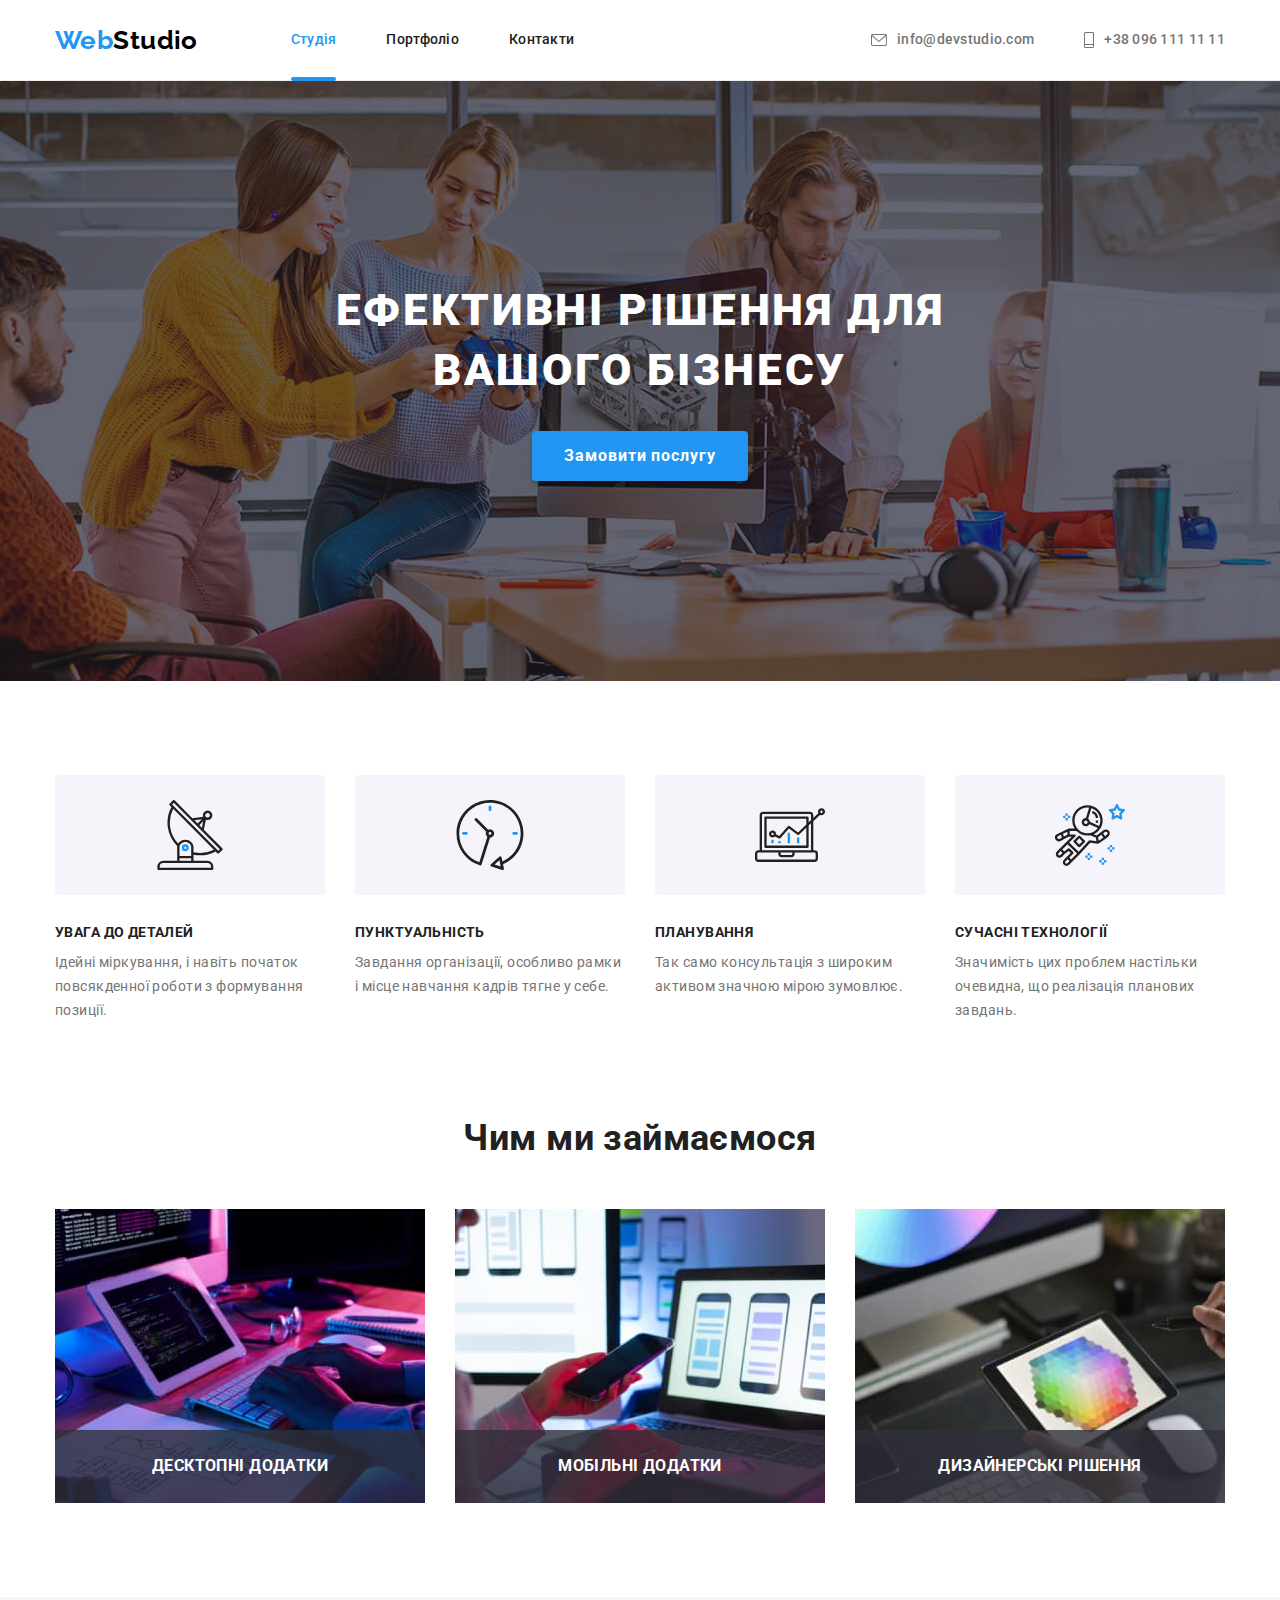
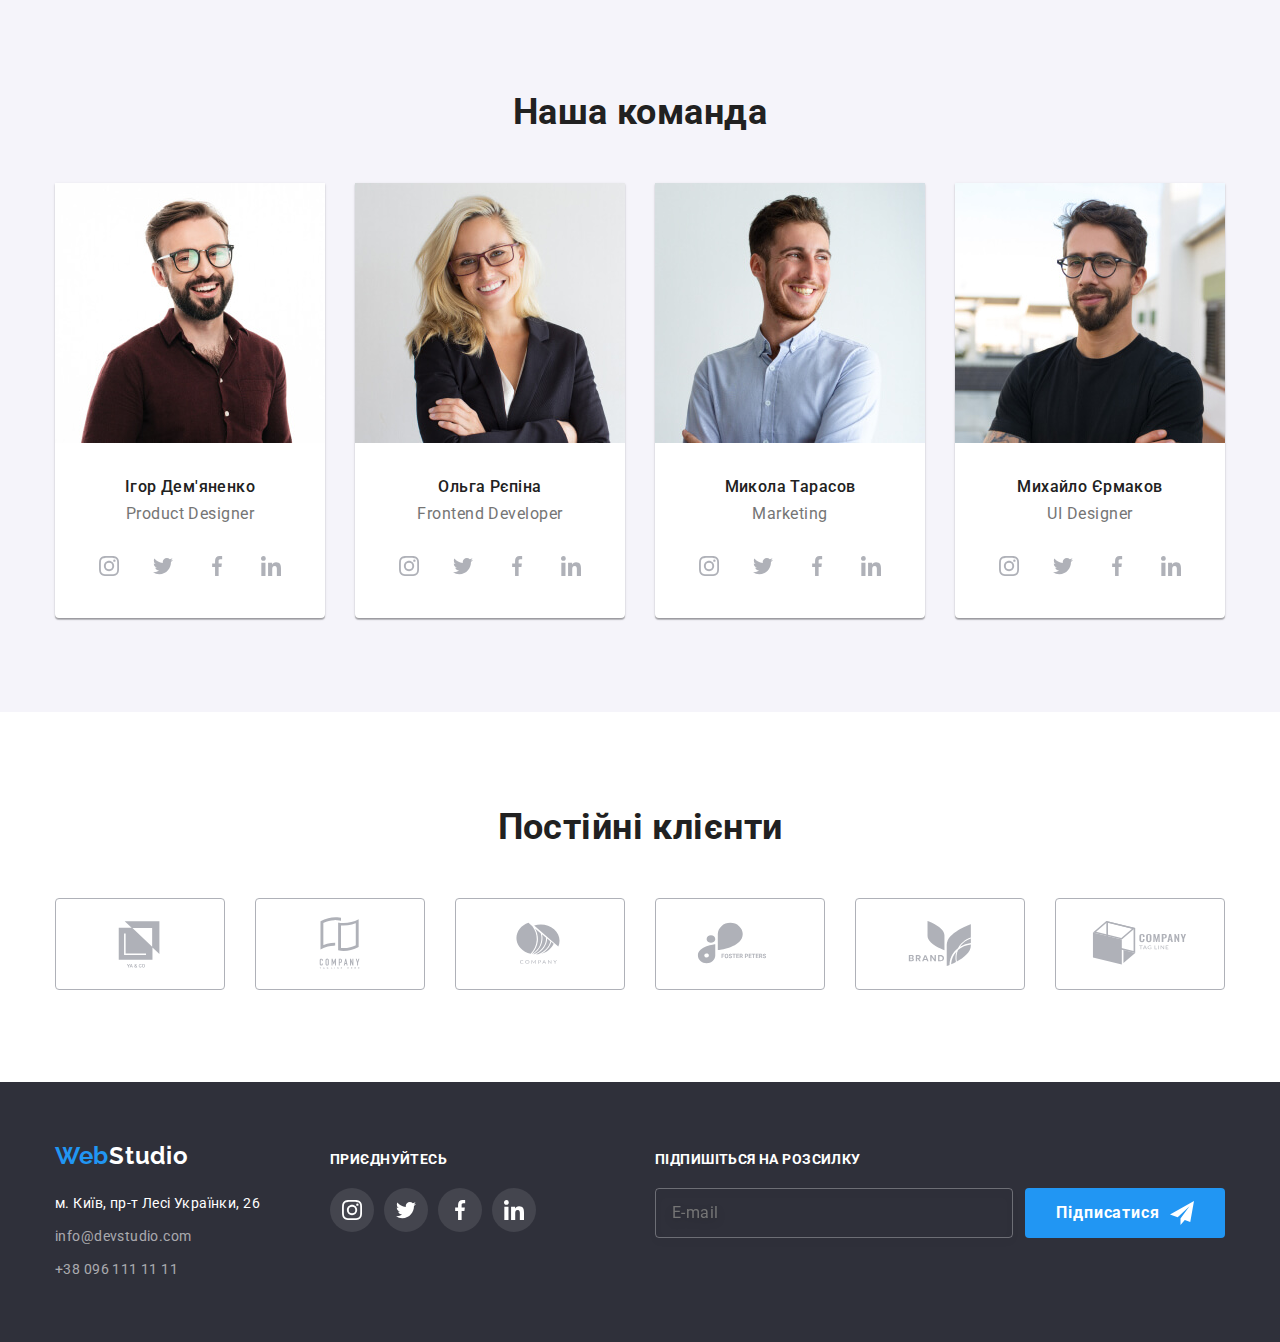
==== commit 30305749: "Адаптовано зображення блоку команда" ====
--- a/index.html
+++ b/index.html
@@ -9,7 +9,16 @@
 </head>
 <body>
     <header class="header">
-        <div class="header__container container">
+        <div class="container" id="mobile-menu">
+            <div class="header-mobile">
+                <a class="header__logo-mobile" href="./index.html">Web<span class="header__logo-accent">Studio</span></a>
+                <button class="mobile-header__button menu-toggle js-open-menu" type="button" aria-expanded="false" aria-controls="mobile-menu"></button>
+                <svg class="icon-menu" width="24" height="24" aria-label="Мобільне меню">
+                  <use href="./images/sptite4-mobil.svg#mobil-btn-menu"></use>
+                </svg>
+            </div>
+        </div>
+        <div class="header__container container flex__container">
             <nav class="header__nav">
                 <div class="nav__container">
                     <a class="header__logo" href="./index.html">Web<span class="header__logo-accent">Studio</span></a>
@@ -35,14 +44,57 @@
                 </a>
             </div>
         </div>
-
-        <!-- Мобільне меню -->
-        <div>
-
+    </header>
+
+    <!-- Мобільне меню -->
+    <div class="container menu-container js-menu-container" id="mobile-menu">
+        <button class="menu-container__button menu-toggle js-close-menu" type="button" aria-expanded="false" aria-controls="mobile-menu">
+            <svg class="icon-menu" width="24" height="24" aria-label="Мобільне меню">
+            <use href="./images/sptite4-mobil.svg#mobil-btn-close"></use>
+            </svg>
+        </button>
+        <div class="mobile-menu">
+            <nav class="site-nav mobile-nav">
+                <ul class="list-navigation">
+                    <li class="navigation__item navigation__item-current">
+                        <a href="./index.html" class="navigation__link">Студія</a>
+                    </li>
+                    <li class="navigation__item">
+                        <a href="./portfolio.html" class="navigation__link">Портфоліо</a>
+                    </li>
+                    <li class="navigation__item">
+                        <a href="" class="navigation__link">Контакти</a>
+                    </li>
+                </ul>
+                <div">
+                    <ul class="mobile-contacts">
+                        <li class="mobile-contacts__item">
+                            <a href="tel:+380961111111" class="mobile-contacts__link mobile-contacts__link--number">+38 096 111 11 11</a>
+                        </li>
+                        <li class="mobile-contacts__item">
+                            <a href="mailto:info@devstudio.com" class="mobile-contacts__link mobile-contacts__link--mail">info@devstudio.com</a>
+                        </li>
+                    </ul>
+                    <ul class="social-list">
+                        <li class="social-list__item">
+                            <a class="social-list__link" href="#">Instagram</a>
+                        </li>
+                        <li class="social-list__item">
+                            <a class="social-list__link" href="#">Twitter</a>
+                        </li>
+                        <li class="social-list__item">
+                            <a class="social-list__link" href="#">Facebook</a>
+                        </li>
+                        <li class="social-list__item social-list__item--without">
+                            <a class="social-list__link" href="#">LinkedIn</a>
+                        </li>
+                    </ul>
+                </div>
+            </nav>
         </div>
-        <!-- Кінець мобільного меню -->
-
-    </header>
+    </div>
+    <!-- Кінець мобільного меню -->
+
     <main>
         <section class="hero">
             <div class="container">
@@ -100,15 +152,15 @@
                 <h2 class="section-title">Чим ми займаємося</h2>
                 <ul class="list functions-list">
                     <li class="function__item">
-                        <img src="./images/box1.jpg" alt="box1" width="370">
+                        <img src="./images/jpg/box1-1200.jpg" alt="box1" width="370">
                         <h3 class="function__descr">десктопні додатки</h3>
                     </li>
                     <li class="function__item">
-                        <img src="./images/box2.jpg" alt="box2" width="370">
+                        <img src="./images/jpg/box2-1200.jpg" alt="box2" width="370">
                         <h3 class="function__descr">мобільні додатки</h3>
                     </li>
                     <li class="function__item">
-                        <img src="./images/box3.jpg" alt="box3" width="370">
+                        <img src="./images/jpg/box3-1200.jpg" alt="box3" width="370">
                         <h3 class="function__descr">дизайнерські рішення</h3>
                     </li>
                 </ul>
@@ -119,7 +171,42 @@
                 <h2 class="section-title">Наша команда</h2>
                 <ul class="list team-list">
                     <li class="team-card">
-                        <img src="./images/team1.jpg" alt="team1" width="270">
+                        
+                        <picture>
+
+                            <source
+                                srcset="
+                                ./images/jpg/team1-480.jpg     1x,
+                                ./images/jpg/team1-480@2x.jpg  2x
+                                "
+                                type="image/jpg"
+                                media="(max-width: 767px)"
+                            />
+
+                            <source
+                                srcset="
+                                ./images/jpg/team1-1200.jpg     1x,
+                                ./images/jpg/team1-1200@2x.jpg  2x
+                                "
+                                type="image/jpg"
+                                media="(min-width: 1200px)"
+                            />
+
+                            <source
+                                srcset="
+                                ./images/jpg/team1-768.jpg      1x,
+                                ./images/jpg/team1-768@2x.jpg   2x
+                                "
+                                type="image/jpg"
+                                media="(min-width: 768px)"
+                            />
+                            <img
+                                src="./images/jpg/team1-1200.jpg"
+                                alt="Ігор Дем'яненко"
+                            />
+                        </picture>
+
+                        <!-- <img src="./images/team1.jpg" alt="team1" width="270"> -->
                         <div class="team-member">
                             <h3 class="team-name">Ігор Дем'яненко</h3>
                             <p class="team-role">Product Designer</p>
@@ -156,7 +243,41 @@
                         </div>
                     </li>
                     <li  class="team-card">
-                        <img src="./images/team2.jpg" alt="team2" width="270">
+
+                        <picture>
+
+                            <source
+                                srcset="
+                                ./images/jpg/team2-480.jpg     1x,
+                                ./images/jpg/team2-480@2x.jpg  2x
+                                "
+                                type="image/jpg"
+                                media="(max-width: 767px)"
+                            />
+
+                            <source
+                                srcset="
+                                ./images/jpg/team2-1200.jpg     1x,
+                                ./images/jpg/team2-1200@2x.jpg  2x
+                                "
+                                type="image/jpg"
+                                media="(min-width: 1200px)"
+                            />
+
+                            <source
+                                srcset="
+                                ./images/jpg/team2-768.jpg      1x,
+                                ./images/jpg/team2-768@2x.jpg   2x
+                                "
+                                type="image/jpg"
+                                media="(min-width: 768px)"
+                            />
+                            <img
+                                src="./images/jpg/team2-1200.jpg"
+                                alt="Ольга Рєпіна"
+                            />
+                        </picture>
+
                         <div class="team-member">
                             <h3 class="team-name">Ольга Рєпіна</h3>
                             <p class="team-role">Frontend Developer</p>
@@ -193,7 +314,41 @@
                         </div>
                     </li>
                     <li  class="team-card">
-                        <img src="./images/team3.jpg" alt="team3" width="270">
+
+                        <picture>
+
+                            <source
+                                srcset="
+                                ./images/jpg/team3-480.jpg     1x,
+                                ./images/jpg/team3-480@2x.jpg  2x
+                                "
+                                type="image/jpg"
+                                media="(max-width: 767px)"
+                            />
+
+                            <source
+                                srcset="
+                                ./images/jpg/team3-1200.jpg     1x,
+                                ./images/jpg/team3-1200@2x.jpg  2x
+                                "
+                                type="image/jpg"
+                                media="(min-width: 1200px)"
+                            />
+
+                            <source
+                                srcset="
+                                ./images/jpg/team3-768.jpg      1x,
+                                ./images/jpg/team3-768@2x.jpg   2x
+                                "
+                                type="image/jpg"
+                                media="(min-width: 768px)"
+                            />
+                            <img
+                                src="./images/jpg/team3-1200.jpg"
+                                alt="Микола Тарасов"
+                            />
+                        </picture>
+
                         <div class="team-member">
                             <h3 class="team-name">Микола Тарасов</h3>
                             <p class="team-role">Marketing</p>
@@ -230,7 +385,41 @@
                         </div>
                     </li>
                     <li  class="team-card">
-                        <img src="./images/team4.jpg" alt="team4" width="270">
+
+                        <picture>
+
+                            <source
+                                srcset="
+                                ./images/jpg/team4-480.jpg     1x,
+                                ./images/jpg/team4-480@2x.jpg  2x
+                                "
+                                type="image/jpg"
+                                media="(max-width: 767px)"
+                            />
+
+                            <source
+                                srcset="
+                                ./images/jpg/team4-1200.jpg     1x,
+                                ./images/jpg/team4-1200@2x.jpg  2x
+                                "
+                                type="image/jpg"
+                                media="(min-width: 1200px)"
+                            />
+
+                            <source
+                                srcset="
+                                ./images/jpg/team4-768.jpg      1x,
+                                ./images/jpg/team4-768@2x.jpg   2x
+                                "
+                                type="image/jpg"
+                                media="(min-width: 768px)"
+                            />
+                            <img
+                                src="./images/jpg/team4-1200.jpg"
+                                alt="Михайло Єрмаков"
+                            />
+                        </picture>
+
                         <div class="team-member">
                             <h3 class="team-name">Михайло Єрмаков</h3>
                             <p class="team-role">UI Designer</p>
@@ -450,6 +639,6 @@
     <!-- Кінець модального вікна -->
 
     <script src="./js/modal.js"></script>
-    <script src="./mobile-menu.js"></script>
+    <script src="./js/mobile-menu.js"></script>
 </body>
 </html>--- a/css/main.min.css
+++ b/css/main.min.css
@@ -1 +1 @@
-@import"https://fonts.googleapis.com/css2?family=Raleway:wght@700&family=Roboto:wght@400;500;700;900&display=swap";/*! modern-normalize v1.1.0 | MIT License | https://github.com/sindresorhus/modern-normalize */*,::before,::after{box-sizing:border-box}html{-moz-tab-size:4;-o-tab-size:4;tab-size:4}html{line-height:1.15;-webkit-text-size-adjust:100%}body{margin:0}body{font-family:system-ui,-apple-system,"Segoe UI",Roboto,Helvetica,Arial,sans-serif,"Apple Color Emoji","Segoe UI Emoji"}hr{height:0;color:inherit}abbr[title]{-webkit-text-decoration:underline dotted;text-decoration:underline dotted}b,strong{font-weight:bolder}code,kbd,samp,pre{font-family:ui-monospace,SFMono-Regular,Consolas,"Liberation Mono",Menlo,monospace;font-size:1em}small{font-size:80%}sub,sup{font-size:75%;line-height:0;position:relative;vertical-align:baseline}sub{bottom:-0.25em}sup{top:-0.5em}table{text-indent:0;border-color:inherit}button,input,optgroup,select,textarea{font-family:inherit;font-size:100%;line-height:1.15;margin:0}button,select{text-transform:none}button,[type=button],[type=reset],[type=submit]{-webkit-appearance:button}::-moz-focus-inner{border-style:none;padding:0}:-moz-focusring{outline:1px dotted ButtonText}:-moz-ui-invalid{box-shadow:none}legend{padding:0}progress{vertical-align:baseline}::-webkit-inner-spin-button,::-webkit-outer-spin-button{height:auto}[type=search]{-webkit-appearance:textfield;outline-offset:-2px}::-webkit-search-decoration{-webkit-appearance:none}::-webkit-file-upload-button{-webkit-appearance:button;font:inherit}summary{display:list-item}html{box-sizing:border-box}*,*::before,*::after{box-sizing:inherit}h1,h2,h3,h4,h5,h6,p,ul{margin:0;padding:0}img{display:block;width:100%;height:auto}body{background-color:var(--primary-bgr-color);font-family:"Roboto",sans-serif;font-weight:400;font-size:14px;line-height:1.71;letter-spacing:.03em;color:var(--primary-text-colour)}.list{list-style:none;padding:0;margin:0}.visually-hidden{position:absolute;width:1px;height:1px;margin:-1px;padding:0;overflow:hidden;border:0;clip:rect(0 0 0 0)}:root{--primary-text-colour: #757575;--title-text-colour: #212121;--logo-text-color: #000000;--accent-text-color: #2196F3;--hero-text-color: #FFFFFF;--primary-bgr-color: #ffffff;--secondary-bgr-color: #F5F4FA;--footer-brt-color: #2F303A}.section{padding:60px 0}@media screen and (min-width: 1200px){.section{padding-top:94px;padding-bottom:94px}}.container{width:100%;margin-left:auto;margin-right:auto}@media screen and (min-width: 480px){.container{padding-left:15px;padding-right:15px}}@media screen and (min-width: 480px){.container{width:480px}}@media screen and (min-width: 768px){.container{width:768px}}@media screen and (min-width: 1200px){.container{width:1200px}}.section-title{font-weight:700;font-size:28px;line-height:1.17;color:var(--title-text-colour);text-align:center;margin-bottom:30px}@media screen and (min-width: 1200px){.section-title{margin-bottom:50px;font-size:36px}}.header{border-bottom:1px solid #ececec}.header__container{display:flex;justify-content:space-between}.header__nav{display:flex;align-items:center;justify-content:space-between}.nav__container{display:flex;align-items:center}.header__logo{text-decoration:none;font-family:"Raleway";font-weight:700;font-size:26px;line-height:1.19;color:var(--accent-text-color);margin-right:93px}.header__logo-accent{color:var(--logo-text-color)}.header__cont{display:flex;align-items:center}.nav__links{display:flex}.nav__links .item:not(:last-child){margin-right:50px}.nav .link{display:block;padding-top:32px;padding-bottom:32px;text-decoration:none;color:var(--title-text-colour);font-weight:500;font-size:14px;line-height:1.14;letter-spacing:.02em;transition:color 250ms cubic-bezier(0.4, 0, 0.2, 1)}.nav .link:focus,.nav .link:hover{color:var(--accent-text-color)}.nav .current{color:var(--accent-text-color);position:relative}.nav .current::after{content:"";position:absolute;left:0;bottom:0;display:block;width:100%;height:4px;background-color:var(--accent-text-color);border-radius:2px;bottom:-1px}.cont__link{display:flex;align-items:center;text-decoration:none;color:var(--primary-text-colour);font-weight:500;font-size:14px;line-height:1.14;letter-spacing:.02em;transition:color 250ms cubic-bezier(0.4, 0, 0.2, 1)}.cont__link:focus,.cont__link:hover{color:var(--accent-text-color)}.header__cont .cont__link:not(:last-child){margin-right:50px}.cont__icon{margin-right:10px;fill:currentColor}.hero{background-color:var(--footer-brt-color);padding:200px 0;height:400px;margin-left:auto;margin-right:auto;padding-top:118px;padding-bottom:0px;background-image:linear-gradient(to right, rgba(47, 48, 58, 0.4), rgba(47, 48, 58, 0.4)),url(../images/hero-img.jpg);background-repeat:no-repeat;background-position:center;background-size:cover}@media screen and (min-width: 1200px){.hero{max-width:1600px;height:600px;padding-top:200px}}.hero__title{margin-bottom:30px;margin-left:auto;margin-right:auto;max-width:250px;font-weight:900;font-size:18px;line-height:1.62;text-align:center;letter-spacing:.06em;text-transform:uppercase;color:var(--hero-text-color)}@media screen and (min-width: 480px){.hero__title{font-size:26px;max-width:360px}}@media screen and (min-width: 1200px){.hero__title{font-size:44px;max-width:360px;line-height:1.36;max-width:696px;margin-left:auto;margin-right:auto}}.hero__btn{display:flex;justify-content:center}.btn__item{display:inline-block;border-radius:4px;padding:7px;min-width:140px;color:var(--hero-text-color);background-color:var(--accent-text-color);box-shadow:0px 4px 4px rgba(0,0,0,.15);border:rgba(0,0,0,0);font-weight:700;font-size:12px;line-height:1.88;letter-spacing:.06em;text-align:center;transition:background-color 250ms cubic-bezier(0.4, 0, 0.2, 1),color 250ms cubic-bezier(0.4, 0, 0.2, 1)}.btn__item:focus,.btn__item:hover,.btn__item:active{color:var(--accent-text-color);background-color:var(--secondary-bgr-color);cursor:pointer}@media screen and (min-width: 480px){.btn__item{padding:10px 32px;font-size:16px;min-width:200px}}.backdrop{position:fixed;display:flex;align-items:center;justify-content:center;top:0;width:100%;height:100%;opacity:1;background-color:rgba(0,0,0,.2);transition:opacity 250ms cubic-bezier(0.4, 0, 0.2, 1),visibility 250ms cubic-bezier(0.4, 0, 0.2, 1)}.is-hidden{visibility:hidden;opacity:0;pointer-events:none}.backdrop.is-hidden .modal{transform:scale(2)}.modal{position:relative;width:320px;min-height:581px;background-color:var(--primary-bgr-color);border-radius:4px;box-shadow:0px 1px 3px rgba(0,0,0,.12),0px 1px 1px rgba(0,0,0,.14),0px 2px 1px rgba(0,0,0,.2);transition:transform 250ms cubic-bezier(0.4, 0, 0.2, 1)}@media screen and (min-width: 480px){.modal{width:450px;min-height:609px}}@media screen and (min-width: 1200px){.modal{width:528px;min-height:581px}}.backdrop.is-hidden .modal{transform:translate(0%, 0%) scale(0)}.close-btn{position:absolute;top:8px;right:8px;display:flex;align-items:center;justify-content:center;width:30px;height:30px;border:1px solid rgba(0,0,0,.1);border-radius:50%;background-color:rgba(0,0,0,0);cursor:pointer}.svg-close-btn{width:18px;height:18px;fill:var(--logo-text-color);background-color:var(--primary-bgr-color);transition:fill 250ms cubic-bezier(0.4, 0, 0.2, 1)}.svg-close-btn:focus,.svg-close-btn:hover{fill:var(--accent-text-color)}.modal-form-title{display:block;font-weight:700;font-size:20px;line-height:1.15;text-align:center;letter-spacing:.03em;color:var(--title-text-colour);margin-bottom:12px}.modal-main-form{margin-left:auto;margin-right:auto;padding:40px}@media screen and (min-width: 480px){.modal-main-form{width:450px}}@media screen and (min-width: 1200px){.modal-main-form{width:528px}}.input-area{display:flex;flex-direction:column;position:relative;margin-bottom:10px}.form-label{font-size:12px;line-height:1.15;letter-spacing:.01em;margin-bottom:4px;color:var(--primary-text-colour)}.form-input{width:100%;height:40px;border:1px solid rgba(33,33,33,.2);border-radius:4px;margin-top:4px;outline:none;padding-left:42px;cursor:pointer;transition:border-color 250ms cubic-bezier(0.4, 0, 0.2, 1)}.form-input:focus{border-color:var(--accent-text-color)}.modal-icon{position:absolute;left:12px;transform:translateY(15px);width:18px;height:18px;fill:var(--title-text-colour);cursor:pointer;transition:fill 250ms cubic-bezier(0.4, 0, 0.2, 1)}.form-input:focus+.modal-icon{fill:var(--accent-text-color)}.form-text-area{resize:none;height:120px;padding:12px 16px;border:1px solid rgba(33,33,33,.2);border-radius:4px;outline:none;cursor:pointer;transition:border-color 250ms cubic-bezier(0.4, 0, 0.2, 1)}.form-text-area:focus{border-color:var(--accent-text-color)}.form-text-area::-moz-placeholder{font-weight:400;font-size:12px;line-height:1.17;letter-spacing:.01em;color:rgba(117,117,117,.5);-moz-transition:color 250ms cubic-bezier(0.4, 0, 0.2, 1);transition:color 250ms cubic-bezier(0.4, 0, 0.2, 1)}.form-text-area:-ms-input-placeholder{font-weight:400;font-size:12px;line-height:1.17;letter-spacing:.01em;color:rgba(117,117,117,.5);-ms-transition:color 250ms cubic-bezier(0.4, 0, 0.2, 1);transition:color 250ms cubic-bezier(0.4, 0, 0.2, 1)}.form-text-area::placeholder{font-weight:400;font-size:12px;line-height:1.17;letter-spacing:.01em;color:rgba(117,117,117,.5);transition:color 250ms cubic-bezier(0.4, 0, 0.2, 1)}.form-text-area:focus::-moz-placeholder{color:var(--accent-text-color)}.form-text-area:focus:-ms-input-placeholder{color:var(--accent-text-color)}.form-text-area:focus::placeholder{color:var(--accent-text-color)}.accept{margin-top:25px;margin-bottom:30px}.privacy{line-height:1.71}.privacy-input{position:absolute;width:1px;height:1px;margin:-1px;bottom:0;padding:0;clip:rect(0 0 0 0);overflow:hidden}.privacy-wrapp{font-size:11px;line-height:1.14}@media screen and (max-width: 479px){.privacy-wrapp{font-size:10px;line-height:1.11}}@media screen and (min-width: 1200px){.privacy-wrapp{font-size:14px;line-height:1.71}}.modal-check{fill:rgba(0,0,0,0);border:2px solid var(--title-text-colour);border-radius:2px;margin-right:8px;vertical-align:middle}.privacy-input:checked+.privacy .modal-check{border:none;fill:var(--accent-text-color)}.form-link{font-size:11px;line-height:1.14;margin-left:3px;color:var(--accent-text-color)}@media screen and (max-width: 479px){.form-link{font-size:10px;line-height:1.11}}@media screen and (min-width: 1200px){.form-link{font-size:14px;line-height:1.71}}.form__btn{display:flex;align-items:center;justify-content:center;margin:0 auto;padding:10px 56px;border:none;border-radius:4px;text-align:center;text-decoration:none;font-family:"Roboto";font-style:normal;font-weight:700;font-size:16px;line-height:1.87;letter-spacing:.06em;cursor:pointer;background-color:var(--accent-text-color);box-shadow:0px 4px 4px rgba(0,0,0,.15);color:var(--hero-text-color);transition:background-color 250ms cubic-bezier(0.4, 0, 0.2, 1)}.form__btn:focus,.form__btn:hover{background-color:var(--secondary-bgr-color)}.benefits__list{display:flex;flex-wrap:wrap;justify-content:center;grid-gap:30px}.benefit__item{justify-content:center;grid-gap:30px}@media screen and (min-width: 480px){.benefit__item{width:450px}}@media screen and (min-width: 768px){.benefit__item{width:354px}}@media screen and (min-width: 1200px){.benefit__item{width:270px}}.benefit__icon{display:flex;height:120px;align-items:center;justify-content:center;flex-direction:column;margin-bottom:30px;background:#f5f4fa;border-radius:4px;fill:currentColor}.benefit__title{font-weight:700;font-size:14px;line-height:1.14;color:var(--title-text-colour);text-transform:uppercase;margin-bottom:10px;text-align:center}@media screen and (min-width: 768px){.benefit__title{text-align:left}}.functions{padding-top:0px;display:none}@media screen and (min-width: 1200px){.functions{display:block}}.functions-list{display:flex;grid-gap:30px}.function__item{position:relative}.function__descr{font-weight:700;line-height:1.14;text-transform:uppercase;color:var(--hero-text-color);background-color:rgba(47,48,58,.8);position:absolute;bottom:0;width:100%;display:block;text-align:center;padding-top:27px;padding-bottom:27px}.team{background-color:var(--secondary-bgr-color)}.team-list{display:flex;flex-wrap:wrap;grid-gap:30px;justify-content:center;align-items:center}.team-card{background:var(--primary-bgr-color);box-shadow:0px 1px 3px rgba(0,0,0,.12),0px 1px 1px rgba(0,0,0,.14),0px 2px 1px rgba(0,0,0,.2);border-radius:0px 0px 4px 4px}@media screen and (max-width: 479px){.team-card{width:270px}}@media screen and (min-width: 480px){.team-card{width:450px}}@media screen and (min-width: 768px){.team-card{width:354px}}@media screen and (min-width: 1200px){.team-card{width:270px}}.team-member{padding:30px 32px}.team-name{font-weight:500;font-size:16px;text-align:center;color:var(--title-text-colour)}.team-role{font-weight:400;font-size:16px;text-align:center;letter-spacing:.03em;margin-bottom:16px}.connect-team-logo{display:flex;justify-content:center;align-items:center;padding:0px 32px;margin-top:16px;list-style:none;gap:10px}.sn-team-button{width:44px;height:44px;border-radius:50%}.connect-tam-logo .sn-team-button:not(:last-child){margin-right:10px}.sn-team-link{display:flex;align-items:center;justify-content:center;width:44px;height:44px;border-radius:50%;fill:#afb1b8;background-color:rgba(0,0,0,0);transition:background-color 250ms cubic-bezier(0.4, 0, 0.2, 1),fill 250ms cubic-bezier(0.4, 0, 0.2, 1)}.sn-team-link:hover,.sn-team-link:focus{background-color:var(--accent-text-color);fill:var(--hero-text-color);cursor:pointer}.client{display:flex;flex-wrap:wrap}.client-list{grid-gap:30px;justify-content:center;align-items:center}.client-item{height:90px}@media screen and (max-width: 767px){.client-item{width:210px}}@media screen and (min-width: 768px){.client-item{width:226px}}@media screen and (min-width: 1200px){.client-item{width:170px}}.client-button{height:92px;border:1px solid #afb1b8;fill:#afb1b8;border-radius:4px;display:flex;justify-content:center;align-items:center;transition:border 250ms cubic-bezier(0.4, 0, 0.2, 1),fill 250ms cubic-bezier(0.4, 0, 0.2, 1)}.client-button:focus,.client-button:hover{border:1px solid var(--accent-text-color);fill:var(--accent-text-color);cursor:pointer}.portfolio-btn-cont{display:flex;justify-content:center;margin-bottom:50px}.portfolio-nav{display:inline-flex;margin-right:8px}.portfolio-btn-cont .portfolio-nav:last-child{margin-right:0px}.btn-gray{border-radius:4px;padding:6px 22px;min-width:73px;color:var(--title-text-colour);background-color:var(--secondary-bgr-color);border:rgba(0,0,0,0);font-weight:500;font-size:16px;line-height:1.62;text-align:center;letter-spacing:.03em;transition:background-color 250ms cubic-bezier(0.4, 0, 0.2, 1),color 250ms cubic-bezier(0.4, 0, 0.2, 1)}.btn-gray:hover,.btn-gray:focus{color:var(--hero-text-color);background-color:var(--accent-text-color);box-shadow:0px 3px 1px rgba(0,0,0,.1),0px 1px 2px rgba(0,0,0,.08),0px 2px 2px rgba(0,0,0,.12);cursor:pointer;transition:box-shadow 250ms cubic-bezier(0.4, 0, 0.2, 1)}.portfolio-section{display:flex;flex-wrap:wrap;gap:30px 30px}.portfolio-list{background-color:var(--hero-text-color);box-shadow:rgba(0,0,0,0);transition:background-color 250ms cubic-bezier(0.4, 0, 0.2, 1),box-shadow 250ms cubic-bezier(0.4, 0, 0.2, 1)}.portfolio-list:hover,.portfolio-list:focus{box-shadow:0px 1px 1px rgba(0,0,0,.12),0px 4px 4px rgba(0,0,0,.06),1px 4px 6px rgba(0,0,0,.16)}.portfolio-ovelay{position:relative;overflow:hidden}.portfolio-ovelay-text{display:block;position:absolute;transform:translateY(100%);top:0;left:0;width:100%;height:100%;padding-top:63px;padding-left:24px;padding-right:24px;font-size:18px;line-height:1.6;color:var(--hero-text-color);background-color:rgba(33,150,243,.9);transition:transform 250ms cubic-bezier(0.4, 0, 0.2, 1)}.portfolio-list:hover .portfolio-ovelay-text,.portfolio-list:focus .portfolio-ovelay-text{transform:translateY(0%)}.img{vertical-align:bottom}.portfolio-dsr{border:1px solid #eee;border-top:rgba(0,0,0,0);padding:20px}.portfolio-section .portfolio-list:nth-child(3n){margin-right:0}.portfolio-section .portfolio-list:nth-child(n+7){margin-bottom:0}.portfolio-list-title{font-weight:700;font-size:18px;line-height:2;letter-spacing:.06em;color:var(--title-text-colour);margin-bottom:4px}.portfolio-list-text{font-size:16px;line-height:1.88}.head__footer{background-color:var(--footer-brt-color);padding:60px 0}@media screen and (max-width: 767px){.footer{text-align:center}}@media screen and (min-width: 1200px){.footer{display:flex;align-items:baseline}}@media screen and (min-width: 768px){.tablet__container{display:flex;align-items:baseline}}@media screen and (min-width: 768px)and (max-width: 1199px){.footer__adress{text-align:center;margin-right:165px;margin-left:76px;margin-bottom:60px}}.logo__footer{text-decoration:none;font-family:"Raleway";font-weight:700;font-size:24px;line-height:1.17;letter-spacing:.03em;color:var(--accent-text-color)}.logo-accent{color:var(--logo-text-color)}.logo-accent-footer{color:var(--hero-text-color)}.footer__contacts{margin-top:20px}@media screen and (max-width: 1199px){.footer__contacts{margin-bottom:60px}}.footer-adress-cont{margin-top:20px}.footer-adress{text-decoration:none;font-style:normal;font-weight:400;font-size:14px;line-height:1.71;color:var(--hero-text-color);transition:color 250ms cubic-bezier(0.4, 0, 0.2, 1)}.footer-adress:focus,.footer-adress:hover{color:var(--accent-text-color);cursor:pointer}.footer-contact-cont{margin-top:9px}.footer-contact{text-decoration:none;font-style:normal;font-weight:400;font-size:14px;line-height:1.71;color:rgba(255,255,255,.6);transition:color 250ms cubic-bezier(0.4, 0, 0.2, 1)}.footer-contact:focus,.footer-contact:hover{color:var(--hero-text-color);cursor:pointer}@media screen and (min-width: 1200px){.connect{margin-left:70px}}.title__connect{font-size:14px;line-height:1.14;letter-spacing:.03em;color:var(--hero-text-color);margin-bottom:20px}@media screen and (max-width: 1199px){.title__connect{text-align:center}}.connect-logo{display:flex;align-items:center;justify-content:center}@media screen and (max-width: 767px){.connect-logo{margin-bottom:60px}}.sn-button{width:44px;height:44px;border-radius:50%}.connect-logo .sn-button:not(:last-child){margin-right:10px}.sn-link{display:flex;align-items:center;justify-content:center;width:44px;height:44px;border-radius:50%;background-color:rgba(255,255,255,.1);fill:var(--hero-text-color);transition:background-color 250ms cubic-bezier(0.4, 0, 0.2, 1),fill 250ms cubic-bezier(0.4, 0, 0.2, 1)}.sn-link:focus,.sn-link:hover{background-color:var(--accent-text-color);cursor:pointer}@media screen and (min-width: 1200px){.footer-subscribe-conrainer{display:flex;align-items:flex-end;margin-left:auto}}.footer-subscribe-label{display:flex;flex-direction:column}@media screen and (max-width: 1199px){.footer-subscribe-label{margin-bottom:20px}}.title-subscribe{display:block;margin-bottom:20px;text-align:center;font-weight:700;font-size:14px;line-height:1.14;letter-spacing:.03em;text-transform:uppercase;color:var(--hero-text-color)}@media screen and (min-width: 1200px){.title-subscribe{text-align:left}}.imput-email{width:100%;height:50px;padding-left:16px;border:1px solid rgba(255,255,255,.3);filter:drop-shadow(0px 4px 4px rgba(0, 0, 0, 0.15));border-radius:4px;background-color:rgba(0,0,0,0);font-weight:400;font-size:16px;line-height:1.25;letter-spacing:.03em;color:rgba(255,255,255,.6)}@media screen and (min-width: 768px)and (max-width: 1199px){.imput-email{margin-left:auto;margin-right:auto;width:450px}}@media screen and (min-width: 1200px){.imput-email{width:358px}}.footer-btn{display:flex;justify-content:center;align-items:center;gap:10px;width:200px;height:50px;margin-left:auto;margin-right:auto;font-weight:700;font-size:16px;line-height:1.88;letter-spacing:.06em;color:var(--hero-text-color);background-color:var(--accent-text-color);border:none;border-radius:4px;cursor:pointer;fill:var(--hero-text-color);transition:background-color 500ms cubic-bezier(0.4, 0, 0.2, 1),color 500ms cubic-bezier(0.4, 0, 0.2, 1),fill 500ms cubic-bezier(0.4, 0, 0.2, 1)}.footer-btn:focus,.footer-btn:hover{background-color:var(--secondary-bgr-color);fill:var(--accent-text-color);color:var(--accent-text-color)}@media screen and (min-width: 1200px){.footer-btn{margin-left:12px}}/*# sourceMappingURL=main.min.css.map */+@import"https://fonts.googleapis.com/css2?family=Raleway:wght@700&family=Roboto:wght@400;500;700;900&display=swap";/*! modern-normalize v1.1.0 | MIT License | https://github.com/sindresorhus/modern-normalize */*,::before,::after{box-sizing:border-box}html{-moz-tab-size:4;-o-tab-size:4;tab-size:4}html{line-height:1.15;-webkit-text-size-adjust:100%}body{margin:0}body{font-family:system-ui,-apple-system,"Segoe UI",Roboto,Helvetica,Arial,sans-serif,"Apple Color Emoji","Segoe UI Emoji"}hr{height:0;color:inherit}abbr[title]{-webkit-text-decoration:underline dotted;text-decoration:underline dotted}b,strong{font-weight:bolder}code,kbd,samp,pre{font-family:ui-monospace,SFMono-Regular,Consolas,"Liberation Mono",Menlo,monospace;font-size:1em}small{font-size:80%}sub,sup{font-size:75%;line-height:0;position:relative;vertical-align:baseline}sub{bottom:-0.25em}sup{top:-0.5em}table{text-indent:0;border-color:inherit}button,input,optgroup,select,textarea{font-family:inherit;font-size:100%;line-height:1.15;margin:0}button,select{text-transform:none}button,[type=button],[type=reset],[type=submit]{-webkit-appearance:button}::-moz-focus-inner{border-style:none;padding:0}:-moz-focusring{outline:1px dotted ButtonText}:-moz-ui-invalid{box-shadow:none}legend{padding:0}progress{vertical-align:baseline}::-webkit-inner-spin-button,::-webkit-outer-spin-button{height:auto}[type=search]{-webkit-appearance:textfield;outline-offset:-2px}::-webkit-search-decoration{-webkit-appearance:none}::-webkit-file-upload-button{-webkit-appearance:button;font:inherit}summary{display:list-item}html{box-sizing:border-box}*,*::before,*::after{box-sizing:inherit}h1,h2,h3,h4,h5,h6,p{margin:0;padding:0}ul{list-style:none;margin:0;padding:0}img{display:block;width:100%;height:auto}body{background-color:var(--primary-bgr-color);font-family:"Roboto",sans-serif;font-weight:400;font-size:14px;line-height:1.71;letter-spacing:.03em;color:var(--primary-text-colour)}a{color:inherit;text-decoration:none}.list{list-style:none;padding:0;margin:0}.visually-hidden{position:absolute;width:1px;height:1px;margin:-1px;padding:0;overflow:hidden;border:0;clip:rect(0 0 0 0)}:root{--primary-text-colour: #757575;--title-text-colour: #212121;--logo-text-color: #000000;--accent-text-color: #2196F3;--hero-text-color: #FFFFFF;--primary-bgr-color: #ffffff;--secondary-bgr-color: #F5F4FA;--footer-brt-color: #2F303A}.section{padding:60px 0}@media screen and (min-width: 1200px){.section{padding-top:94px;padding-bottom:94px}}.container{width:100%;margin-left:auto;margin-right:auto}@media screen and (min-width: 480px){.container{padding-left:15px;padding-right:15px}}@media screen and (min-width: 480px){.container{width:480px}}@media screen and (min-width: 768px){.container{width:768px}}@media screen and (min-width: 1200px){.container{width:1200px}}@media screen and (min-width: 768px){.flex__container{display:flex;align-items:center}}.section-title{font-weight:700;font-size:28px;line-height:1.17;color:var(--title-text-colour);text-align:center;margin-bottom:30px}@media screen and (min-width: 1200px){.section-title{margin-bottom:50px;font-size:36px}}.header{border-bottom:1px solid #ececec}.header__container{justify-content:space-between}@media screen and (max-width: 767px){.header__container{display:none}}.header__nav{display:flex;align-items:center;justify-content:space-between}.nav__container{display:flex;align-items:center}.header__logo{text-decoration:none;font-family:"Raleway";font-weight:700;font-size:26px;line-height:1.19;color:var(--accent-text-color);margin-right:93px}.header__logo-accent{color:var(--logo-text-color)}@media screen and (min-width: 1200px){.header__cont{display:flex;align-items:center}}@media screen and (min-width: 1200px){.header__cont .cont__link:not(:last-child){margin-right:50px}}.nav__links{display:flex}.nav__links .item:not(:last-child){margin-right:50px}.nav .link{display:block;padding-top:32px;padding-bottom:32px;text-decoration:none;color:var(--title-text-colour);font-weight:500;font-size:14px;line-height:1.14;letter-spacing:.02em;transition:color 250ms cubic-bezier(0.4, 0, 0.2, 1)}.nav .link:focus,.nav .link:hover{color:var(--accent-text-color)}.nav .current{color:var(--accent-text-color);position:relative}.nav .current::after{content:"";position:absolute;left:0;bottom:0;display:block;width:100%;height:4px;background-color:var(--accent-text-color);border-radius:2px;bottom:-1px}.cont__link{text-decoration:none;color:var(--primary-text-colour);display:flex}@media screen and (min-width: 768px){.cont__link{font-weight:500;font-size:12px;line-height:1.17;letter-spacing:.02em}}@media screen and (min-width: 1200px){.cont__link{align-items:center;justify-content:center;font-weight:500;font-size:14px;line-height:1.14;letter-spacing:.02em;padding-top:32px;padding-bottom:32px;transition:color 250ms cubic-bezier(0.4, 0, 0.2, 1)}}.cont__link:focus,.cont__link:hover{color:var(--accent-text-color)}@media screen and (min-width: 768px)and (max-width: 1199px){.cont__link+.cont__link{margin-top:10px}}.cont__icon{margin-right:10px;fill:currentColor}.header-mobile{display:flex;align-items:center;height:60px;padding-top:10px;padding-bottom:10px;justify-content:space-between}@media screen and (min-width: 768px){.header-mobile{display:none}}.header__logo-mobile{text-decoration:none;font-family:"Raleway";font-weight:700;font-size:24px;line-height:1.17;letter-spacing:.03em;color:var(--accent-text-color)}.menu-toggle{display:flex;align-items:center;justify-content:center;min-width:40px;min-height:40px;border:none;background-color:rgba(0,0,0,0);padding:0;cursor:pointer}.icon-menu{fill:#000}@media screen and (min-width: 768px){.menu-container,.menu-toggle{display:none}}@media screen and (max-width: 767px){.menu-container{display:flex;z-index:10;position:fixed;background-color:#fff;top:0;right:0;width:100%;height:100%;overflow-y:auto;padding-top:48px;padding-left:40px;padding-bottom:38px;transform:translateX(100%);transition:transform 250ms cubic-bezier(0.4, 0, 0.2, 1)}.menu-container__button{position:absolute;top:10px;right:15px}}@media screen and (max-width: 767px){.menu-container.is-open{transform:translateX(0)}}@media screen and (max-width: 767px){.mobile-menu{display:flex}}@media screen and (min-width: 768px){.site-nav{display:flex;align-items:center;justify-content:center}}.navigation__item{font-weight:500;font-size:40px;line-height:1.17;letter-spacing:.02em;transition:color 250ms cubic-bezier(0.4, 0, 0.2, 1);color:#000}.navigation__item-current{color:var(--accent-text-color)}.navigation__item+.navigation__item{margin-top:35px}@media screen and (max-width: 767px){.mobile-nav{display:flex;flex-direction:column;justify-content:space-between}}@media screen and (max-width: 767px){.mobile-contacts{display:flex;flex-direction:column;margin-bottom:64px}}@media screen and (max-width: 767px){.mobile-contacts__item:not(:last-child){margin-bottom:32px}}@media screen and (min-width: 768px)and (max-width: 1199px){.mobile-contacts__item:not(:last-child){margin-top:10px}}@media screen and (min-width: 1200px){.mobile-contacts__item:not(:last-child){margin-left:30px}}@media screen and (min-width: 480px)and (max-width: 767px){.mobile-contacts__link--number{font-weight:500;font-size:34px;line-height:1.18;letter-spacing:.02em;color:#2196f3}}@media screen and (max-width: 767px){.mobile-contacts__link--mail{font-weight:500;font-size:24px;line-height:1.17;letter-spacing:.02em}}@media screen and (max-width: 767px){.social-list{display:flex;flex-wrap:wrap}}.social-list__item{display:flex;align-items:center;margin-bottom:10px}.social-list__item{display:flex;align-items:center;margin-bottom:10px}.social-list__item::after{display:block;content:"";margin-right:10px;margin-left:10px;width:22px;height:0;border:1px solid rgba(33,33,33,.2);transform:rotate(90deg)}.social-list__item--without::after{display:none}.social-list__link{color:#2196f3}@media screen and (max-width: 767px){.social-list__link{font-weight:500;font-size:18px;line-height:1.22;letter-spacing:.02em}}.hero{background-color:var(--footer-brt-color);padding:200px 0;height:400px;margin-left:auto;margin-right:auto;padding-top:118px;padding-bottom:0px;background-image:linear-gradient(to right, rgba(47, 48, 58, 0.4), rgba(47, 48, 58, 0.4)),url(../images/hero-img.jpg);background-repeat:no-repeat;background-position:center;background-size:cover}@media screen and (min-width: 1200px){.hero{max-width:1600px;height:600px;padding-top:200px}}.hero__title{margin-bottom:30px;margin-left:auto;margin-right:auto;max-width:250px;font-weight:900;font-size:18px;line-height:1.62;text-align:center;letter-spacing:.06em;text-transform:uppercase;color:var(--hero-text-color)}@media screen and (min-width: 480px){.hero__title{font-size:26px;max-width:360px}}@media screen and (min-width: 1200px){.hero__title{font-size:44px;max-width:360px;line-height:1.36;max-width:696px;margin-left:auto;margin-right:auto}}.hero__btn{display:flex;justify-content:center}.btn__item{display:inline-block;border-radius:4px;padding:7px;min-width:140px;color:var(--hero-text-color);background-color:var(--accent-text-color);box-shadow:0px 4px 4px rgba(0,0,0,.15);border:rgba(0,0,0,0);font-weight:700;font-size:12px;line-height:1.88;letter-spacing:.06em;text-align:center;transition:background-color 250ms cubic-bezier(0.4, 0, 0.2, 1),color 250ms cubic-bezier(0.4, 0, 0.2, 1)}.btn__item:focus,.btn__item:hover,.btn__item:active{color:var(--accent-text-color);background-color:var(--secondary-bgr-color);cursor:pointer}@media screen and (min-width: 480px){.btn__item{padding:10px 32px;font-size:16px;min-width:200px}}.backdrop{position:fixed;display:flex;align-items:center;justify-content:center;top:0;width:100%;height:100%;opacity:1;background-color:rgba(0,0,0,.2);transition:opacity 250ms cubic-bezier(0.4, 0, 0.2, 1),visibility 250ms cubic-bezier(0.4, 0, 0.2, 1)}.is-hidden{visibility:hidden;opacity:0;pointer-events:none}.backdrop.is-hidden .modal{transform:scale(2)}.modal{position:relative;width:320px;min-height:581px;background-color:var(--primary-bgr-color);border-radius:4px;box-shadow:0px 1px 3px rgba(0,0,0,.12),0px 1px 1px rgba(0,0,0,.14),0px 2px 1px rgba(0,0,0,.2);transition:transform 250ms cubic-bezier(0.4, 0, 0.2, 1)}@media screen and (min-width: 480px){.modal{width:450px;min-height:609px}}@media screen and (min-width: 1200px){.modal{width:528px;min-height:581px}}.backdrop.is-hidden .modal{transform:translate(0%, 0%) scale(0)}.close-btn{position:absolute;top:8px;right:8px;display:flex;align-items:center;justify-content:center;width:30px;height:30px;border:1px solid rgba(0,0,0,.1);border-radius:50%;background-color:rgba(0,0,0,0);cursor:pointer}.svg-close-btn{width:18px;height:18px;fill:var(--logo-text-color);background-color:var(--primary-bgr-color);transition:fill 250ms cubic-bezier(0.4, 0, 0.2, 1)}.svg-close-btn:focus,.svg-close-btn:hover{fill:var(--accent-text-color)}.modal-form-title{display:block;font-weight:700;font-size:20px;line-height:1.15;text-align:center;letter-spacing:.03em;color:var(--title-text-colour);margin-bottom:12px}.modal-main-form{margin-left:auto;margin-right:auto;padding:40px}@media screen and (min-width: 480px){.modal-main-form{width:450px}}@media screen and (min-width: 1200px){.modal-main-form{width:528px}}.input-area{display:flex;flex-direction:column;position:relative;margin-bottom:10px}.form-label{font-size:12px;line-height:1.15;letter-spacing:.01em;margin-bottom:4px;color:var(--primary-text-colour)}.form-input{width:100%;height:40px;border:1px solid rgba(33,33,33,.2);border-radius:4px;margin-top:4px;outline:none;padding-left:42px;cursor:pointer;transition:border-color 250ms cubic-bezier(0.4, 0, 0.2, 1)}.form-input:focus{border-color:var(--accent-text-color)}.modal-icon{position:absolute;left:12px;transform:translateY(15px);width:18px;height:18px;fill:var(--title-text-colour);cursor:pointer;transition:fill 250ms cubic-bezier(0.4, 0, 0.2, 1)}.form-input:focus+.modal-icon{fill:var(--accent-text-color)}.form-text-area{resize:none;height:120px;padding:12px 16px;border:1px solid rgba(33,33,33,.2);border-radius:4px;outline:none;cursor:pointer;transition:border-color 250ms cubic-bezier(0.4, 0, 0.2, 1)}.form-text-area:focus{border-color:var(--accent-text-color)}.form-text-area::-moz-placeholder{font-weight:400;font-size:12px;line-height:1.17;letter-spacing:.01em;color:rgba(117,117,117,.5);-moz-transition:color 250ms cubic-bezier(0.4, 0, 0.2, 1);transition:color 250ms cubic-bezier(0.4, 0, 0.2, 1)}.form-text-area:-ms-input-placeholder{font-weight:400;font-size:12px;line-height:1.17;letter-spacing:.01em;color:rgba(117,117,117,.5);-ms-transition:color 250ms cubic-bezier(0.4, 0, 0.2, 1);transition:color 250ms cubic-bezier(0.4, 0, 0.2, 1)}.form-text-area::placeholder{font-weight:400;font-size:12px;line-height:1.17;letter-spacing:.01em;color:rgba(117,117,117,.5);transition:color 250ms cubic-bezier(0.4, 0, 0.2, 1)}.form-text-area:focus::-moz-placeholder{color:var(--accent-text-color)}.form-text-area:focus:-ms-input-placeholder{color:var(--accent-text-color)}.form-text-area:focus::placeholder{color:var(--accent-text-color)}.accept{margin-top:25px;margin-bottom:30px}.privacy{line-height:1.71}.privacy-input{position:absolute;width:1px;height:1px;margin:-1px;bottom:0;padding:0;clip:rect(0 0 0 0);overflow:hidden}.privacy-wrapp{font-size:11px;line-height:1.14}@media screen and (max-width: 479px){.privacy-wrapp{font-size:10px;line-height:1.11}}@media screen and (min-width: 1200px){.privacy-wrapp{font-size:14px;line-height:1.71}}.modal-check{fill:rgba(0,0,0,0);border:2px solid var(--title-text-colour);border-radius:2px;margin-right:8px;vertical-align:middle}.privacy-input:checked+.privacy .modal-check{border:none;fill:var(--accent-text-color)}.form-link{font-size:11px;line-height:1.14;margin-left:3px;color:var(--accent-text-color)}@media screen and (max-width: 479px){.form-link{font-size:10px;line-height:1.11}}@media screen and (min-width: 1200px){.form-link{font-size:14px;line-height:1.71}}.form__btn{display:flex;align-items:center;justify-content:center;margin:0 auto;padding:10px 56px;border:none;border-radius:4px;text-align:center;text-decoration:none;font-family:"Roboto";font-style:normal;font-weight:700;font-size:16px;line-height:1.87;letter-spacing:.06em;cursor:pointer;background-color:var(--accent-text-color);box-shadow:0px 4px 4px rgba(0,0,0,.15);color:var(--hero-text-color);transition:background-color 250ms cubic-bezier(0.4, 0, 0.2, 1)}.form__btn:focus,.form__btn:hover{background-color:var(--secondary-bgr-color)}.benefits__list{display:flex;flex-wrap:wrap;justify-content:center;grid-gap:30px}.benefit__item{justify-content:center;grid-gap:30px}@media screen and (min-width: 480px){.benefit__item{width:450px}}@media screen and (min-width: 768px){.benefit__item{width:354px}}@media screen and (min-width: 1200px){.benefit__item{width:270px}}.benefit__icon{display:flex;height:120px;align-items:center;justify-content:center;flex-direction:column;margin-bottom:30px;background:#f5f4fa;border-radius:4px;fill:currentColor}.benefit__title{font-weight:700;font-size:14px;line-height:1.14;color:var(--title-text-colour);text-transform:uppercase;margin-bottom:10px;text-align:center}@media screen and (min-width: 768px){.benefit__title{text-align:left}}.functions{padding-top:0px;display:none}@media screen and (min-width: 1200px){.functions{display:block}}.functions-list{display:flex;grid-gap:30px}.function__item{position:relative}.function__descr{font-weight:700;line-height:1.14;text-transform:uppercase;color:var(--hero-text-color);background-color:rgba(47,48,58,.8);position:absolute;bottom:0;width:100%;display:block;text-align:center;padding-top:27px;padding-bottom:27px}.team{background-color:var(--secondary-bgr-color)}.team-list{display:flex;flex-wrap:wrap;grid-gap:30px;justify-content:center;align-items:center}.team-card{background:var(--primary-bgr-color);box-shadow:0px 1px 3px rgba(0,0,0,.12),0px 1px 1px rgba(0,0,0,.14),0px 2px 1px rgba(0,0,0,.2);border-radius:0px 0px 4px 4px}@media screen and (max-width: 479px){.team-card{width:270px}}@media screen and (min-width: 480px){.team-card{width:450px}}@media screen and (min-width: 768px){.team-card{width:354px}}@media screen and (min-width: 1200px){.team-card{width:270px}}.team-member{padding:30px 32px}.team-name{font-weight:500;font-size:16px;text-align:center;color:var(--title-text-colour)}.team-role{font-weight:400;font-size:16px;text-align:center;letter-spacing:.03em;margin-bottom:16px}.connect-team-logo{display:flex;justify-content:center;align-items:center;padding:0px 32px;margin-top:16px;list-style:none;gap:10px}.sn-team-button{width:44px;height:44px;border-radius:50%}.connect-tam-logo .sn-team-button:not(:last-child){margin-right:10px}.sn-team-link{display:flex;align-items:center;justify-content:center;width:44px;height:44px;border-radius:50%;fill:#afb1b8;background-color:rgba(0,0,0,0);transition:background-color 250ms cubic-bezier(0.4, 0, 0.2, 1),fill 250ms cubic-bezier(0.4, 0, 0.2, 1)}.sn-team-link:hover,.sn-team-link:focus{background-color:var(--accent-text-color);fill:var(--hero-text-color);cursor:pointer}.client{display:flex;flex-wrap:wrap}.client-list{grid-gap:30px;justify-content:center;align-items:center}.client-item{height:90px}@media screen and (max-width: 767px){.client-item{width:210px}}@media screen and (min-width: 768px){.client-item{width:226px}}@media screen and (min-width: 1200px){.client-item{width:170px}}.client-button{height:92px;border:1px solid #afb1b8;fill:#afb1b8;border-radius:4px;display:flex;justify-content:center;align-items:center;transition:border 250ms cubic-bezier(0.4, 0, 0.2, 1),fill 250ms cubic-bezier(0.4, 0, 0.2, 1)}.client-button:focus,.client-button:hover{border:1px solid var(--accent-text-color);fill:var(--accent-text-color);cursor:pointer}.portfolio-btn-cont{display:flex;justify-content:center;margin-bottom:50px}.portfolio-nav{display:inline-flex;margin-right:8px}.portfolio-btn-cont .portfolio-nav:last-child{margin-right:0px}.btn-gray{border-radius:4px;padding:6px 22px;min-width:73px;color:var(--title-text-colour);background-color:var(--secondary-bgr-color);border:rgba(0,0,0,0);font-weight:500;font-size:16px;line-height:1.62;text-align:center;letter-spacing:.03em;transition:background-color 250ms cubic-bezier(0.4, 0, 0.2, 1),color 250ms cubic-bezier(0.4, 0, 0.2, 1)}.btn-gray:hover,.btn-gray:focus{color:var(--hero-text-color);background-color:var(--accent-text-color);box-shadow:0px 3px 1px rgba(0,0,0,.1),0px 1px 2px rgba(0,0,0,.08),0px 2px 2px rgba(0,0,0,.12);cursor:pointer;transition:box-shadow 250ms cubic-bezier(0.4, 0, 0.2, 1)}.portfolio-section{display:flex;flex-wrap:wrap;gap:30px 30px}.portfolio-list{background-color:var(--hero-text-color);box-shadow:rgba(0,0,0,0);transition:background-color 250ms cubic-bezier(0.4, 0, 0.2, 1),box-shadow 250ms cubic-bezier(0.4, 0, 0.2, 1)}.portfolio-list:hover,.portfolio-list:focus{box-shadow:0px 1px 1px rgba(0,0,0,.12),0px 4px 4px rgba(0,0,0,.06),1px 4px 6px rgba(0,0,0,.16)}.portfolio-ovelay{position:relative;overflow:hidden}.portfolio-ovelay-text{display:block;position:absolute;transform:translateY(100%);top:0;left:0;width:100%;height:100%;padding-top:63px;padding-left:24px;padding-right:24px;font-size:18px;line-height:1.6;color:var(--hero-text-color);background-color:rgba(33,150,243,.9);transition:transform 250ms cubic-bezier(0.4, 0, 0.2, 1)}.portfolio-list:hover .portfolio-ovelay-text,.portfolio-list:focus .portfolio-ovelay-text{transform:translateY(0%)}.img{vertical-align:bottom}.portfolio-dsr{border:1px solid #eee;border-top:rgba(0,0,0,0);padding:20px}.portfolio-section .portfolio-list:nth-child(3n){margin-right:0}.portfolio-section .portfolio-list:nth-child(n+7){margin-bottom:0}.portfolio-list-title{font-weight:700;font-size:18px;line-height:2;letter-spacing:.06em;color:var(--title-text-colour);margin-bottom:4px}.portfolio-list-text{font-size:16px;line-height:1.88}.head__footer{background-color:var(--footer-brt-color);padding:60px 0}@media screen and (max-width: 767px){.footer{text-align:center}}@media screen and (min-width: 1200px){.footer{display:flex;align-items:baseline}}@media screen and (min-width: 768px){.tablet__container{display:flex;align-items:baseline}}@media screen and (min-width: 768px)and (max-width: 1199px){.footer__adress{text-align:center;margin-right:165px;margin-left:76px;margin-bottom:60px}}.logo__footer{text-decoration:none;font-family:"Raleway";font-weight:700;font-size:24px;line-height:1.17;letter-spacing:.03em;color:var(--accent-text-color)}.logo-accent{color:var(--logo-text-color)}.logo-accent-footer{color:var(--hero-text-color)}.footer__contacts{margin-top:20px}@media screen and (max-width: 1199px){.footer__contacts{margin-bottom:60px}}.footer-adress-cont{margin-top:20px}.footer-adress{text-decoration:none;font-style:normal;font-weight:400;font-size:14px;line-height:1.71;color:var(--hero-text-color);transition:color 250ms cubic-bezier(0.4, 0, 0.2, 1)}.footer-adress:focus,.footer-adress:hover{color:var(--accent-text-color);cursor:pointer}.footer-contact-cont{margin-top:9px}.footer-contact{text-decoration:none;font-style:normal;font-weight:400;font-size:14px;line-height:1.71;color:rgba(255,255,255,.6);transition:color 250ms cubic-bezier(0.4, 0, 0.2, 1)}.footer-contact:focus,.footer-contact:hover{color:var(--hero-text-color);cursor:pointer}@media screen and (min-width: 1200px){.connect{margin-left:70px}}.title__connect{font-size:14px;line-height:1.14;letter-spacing:.03em;color:var(--hero-text-color);margin-bottom:20px}@media screen and (max-width: 1199px){.title__connect{text-align:center}}.connect-logo{display:flex;align-items:center;justify-content:center}@media screen and (max-width: 767px){.connect-logo{margin-bottom:60px}}.sn-button{width:44px;height:44px;border-radius:50%}.connect-logo .sn-button:not(:last-child){margin-right:10px}.sn-link{display:flex;align-items:center;justify-content:center;width:44px;height:44px;border-radius:50%;background-color:rgba(255,255,255,.1);fill:var(--hero-text-color);transition:background-color 250ms cubic-bezier(0.4, 0, 0.2, 1),fill 250ms cubic-bezier(0.4, 0, 0.2, 1)}.sn-link:focus,.sn-link:hover{background-color:var(--accent-text-color);cursor:pointer}@media screen and (min-width: 1200px){.footer-subscribe-conrainer{display:flex;align-items:flex-end;margin-left:auto}}.footer-subscribe-label{display:flex;flex-direction:column}@media screen and (max-width: 1199px){.footer-subscribe-label{margin-bottom:20px}}.title-subscribe{display:block;margin-bottom:20px;text-align:center;font-weight:700;font-size:14px;line-height:1.14;letter-spacing:.03em;text-transform:uppercase;color:var(--hero-text-color)}@media screen and (min-width: 1200px){.title-subscribe{text-align:left}}.imput-email{width:100%;height:50px;padding-left:16px;border:1px solid rgba(255,255,255,.3);filter:drop-shadow(0px 4px 4px rgba(0, 0, 0, 0.15));border-radius:4px;background-color:rgba(0,0,0,0);font-weight:400;font-size:16px;line-height:1.25;letter-spacing:.03em;color:rgba(255,255,255,.6)}@media screen and (min-width: 768px)and (max-width: 1199px){.imput-email{margin-left:auto;margin-right:auto;width:450px}}@media screen and (min-width: 1200px){.imput-email{width:358px}}.footer-btn{display:flex;justify-content:center;align-items:center;gap:10px;width:200px;height:50px;margin-left:auto;margin-right:auto;font-weight:700;font-size:16px;line-height:1.88;letter-spacing:.06em;color:var(--hero-text-color);background-color:var(--accent-text-color);border:none;border-radius:4px;cursor:pointer;fill:var(--hero-text-color);transition:background-color 500ms cubic-bezier(0.4, 0, 0.2, 1),color 500ms cubic-bezier(0.4, 0, 0.2, 1),fill 500ms cubic-bezier(0.4, 0, 0.2, 1)}.footer-btn:focus,.footer-btn:hover{background-color:var(--secondary-bgr-color);fill:var(--accent-text-color);color:var(--accent-text-color)}@media screen and (min-width: 1200px){.footer-btn{margin-left:12px}}/*# sourceMappingURL=main.min.css.map */